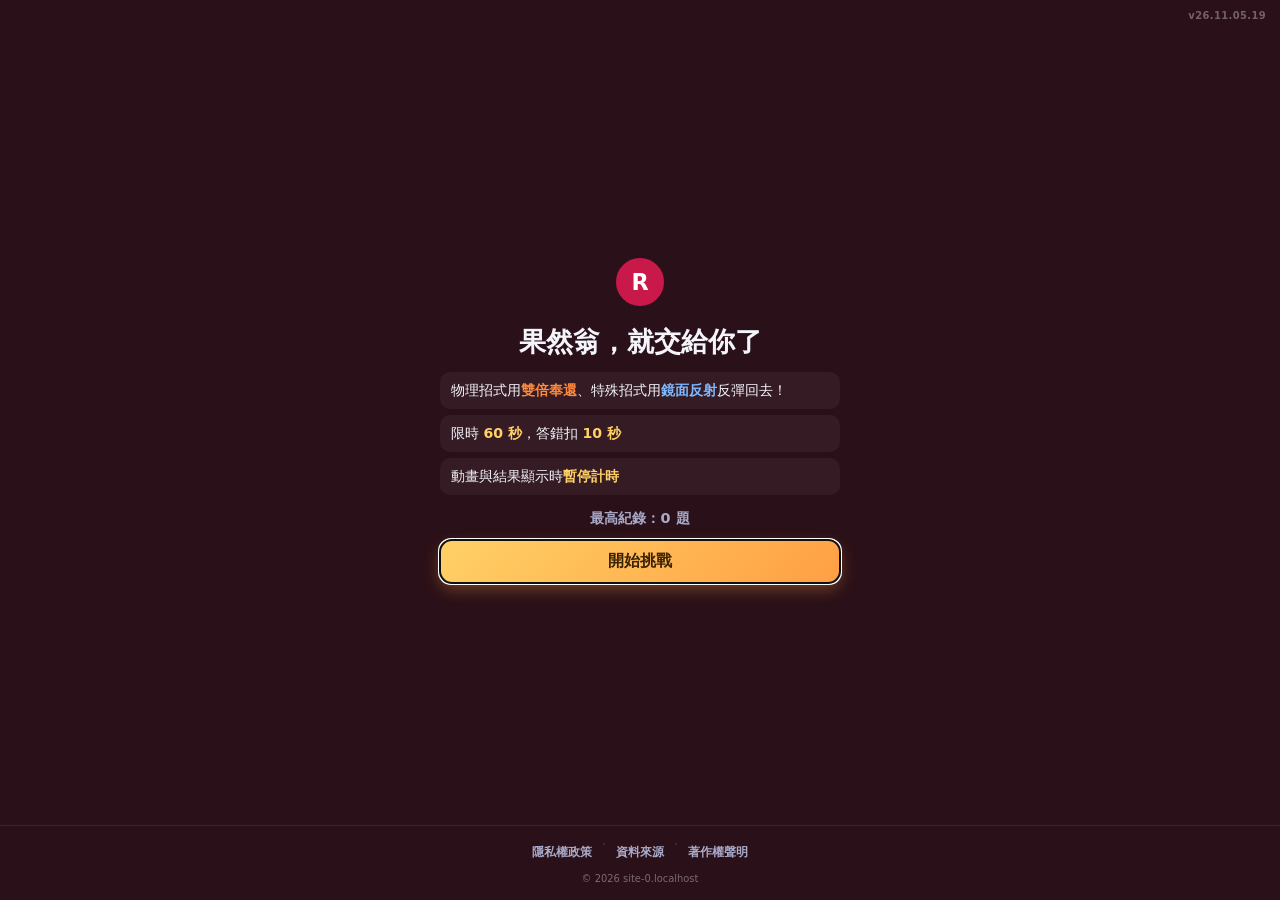
==== index.html @ 3feacb12 "init" ====
<!DOCTYPE html>
<html lang="zh-Hant">
<head>
<meta charset="UTF-8">
<meta name="viewport" content="width=device-width, initial-scale=1">
<title>そう...ソーナンス！</title>
<style>
  :root {
    --bg: #2a1018; --card: rgba(255,255,255,0.07);
    --border: rgba(255,255,255,0.14); --text: #f4f4fb; --muted: #a9a9c8;
    --good: #2ecc71; --bad: #ff5c6c; --gold: #ffd166; --counter: #ff8a3d; --mirror: #7fb8ff;
  }
  * { box-sizing: border-box; }
  body {
    margin: 0; min-height: 100dvh; color: var(--text);
    font-family: "PingFang TC", "Noto Sans TC", "Microsoft JhengHei", system-ui, sans-serif;
    background: var(--bg);
    display: flex; justify-content: center; padding: 12px 12px calc(12px + env(safe-area-inset-bottom));
  }
  .app { width: 100%; max-width: 560px; }
  header { display: flex; align-items: center; justify-content: space-between; gap: 8px; margin-bottom: 10px; }
  h1 { font-size: 1.05rem; margin: 0; letter-spacing: 1px; display: flex; align-items: center; gap: 7px; white-space: nowrap; }
  .rocket { width: 24px; height: 24px; border-radius: 6px; background: #c9184a; color: #fff; display: grid; place-items: center; font-weight: 900; font-size: .95rem; flex: none; }
  .stats { display: flex; gap: 6px; }
  .stat { position: relative; background: var(--card); border: 1px solid var(--border); border-radius: 999px; padding: 4px 10px; display: flex; align-items: baseline; gap: 4px; white-space: nowrap; }
  .stat b { font-size: .95rem; }
  .stat span { font-size: .7rem; color: var(--muted); }
  .stat.time b { color: var(--gold); font-variant-numeric: tabular-nums; min-width: 2.4em; text-align: right; }
  .stat.time.low { border-color: var(--bad); animation: pulse 1s ease-in-out infinite; }
  .stat.time.low b { color: var(--bad); }
  @keyframes pulse { 50% { box-shadow: 0 0 0 3px rgba(255,92,108,.3); } }
  .penalty { position: absolute; left: 50%; top: 100%; transform: translateX(-50%); color: var(--bad); font-weight: 900; font-size: .9rem;
             white-space: nowrap; pointer-events: none; animation: penalty 1.1s ease-out forwards; text-shadow: 0 1px 3px rgba(0,0,0,.5); }
  @keyframes penalty { 0% { opacity: 0; transform: translate(-50%, -6px); } 15% { opacity: 1; } 100% { opacity: 0; transform: translate(-50%, 14px); } }
  .timebar { height: 5px; border-radius: 999px; background: rgba(255,255,255,.1); overflow: hidden; margin: 0 0 10px; }
  .timebar i { display: block; height: 100%; background: linear-gradient(90deg, #ffd166, #ff9f43); transform-origin: left; }
  .timebar.low i { background: var(--bad); }
  .timebar.paused i { opacity: .5; }

  .card { background: var(--card); border: 1px solid var(--border); border-radius: 18px; padding: 12px; backdrop-filter: blur(10px); box-shadow: 0 20px 50px rgba(0,0,0,.3); }
  .scene { --sh: clamp(250px, 40dvh, 360px); position: relative; height: var(--sh); border-radius: 16px; overflow: hidden;
           background: linear-gradient(180deg, rgba(140,200,255,.22) 0%, rgba(140,200,255,.06) 50%, rgba(120,210,130,.16) 100%); }
  .side { position: absolute; width: calc(var(--sh) * .46); height: calc(var(--sh) * .46); transition: transform .45s cubic-bezier(.2,.8,.2,1); }
  .side.foe { right: 5%; top: 7%; }
  .side.me { left: 3%; bottom: 3%; width: calc(var(--sh) * .52); height: calc(var(--sh) * .52); }
  .plat { position: absolute; left: -12%; width: 124%; bottom: 0; height: 26%; border-radius: 50%;
          background: radial-gradient(ellipse at 50% 40%, #9be07f 0%, #6cbf5a 45%, #3f8a3a 75%, #2e6a2c 100%);
          box-shadow: inset 0 -5px 0 rgba(0,0,0,.18), 0 8px 18px rgba(0,0,0,.3); }
  .side img { position: absolute; left: 0; right: 0; bottom: 10%; margin: auto; width: 100%; height: 92%; object-fit: contain;
              filter: drop-shadow(0 8px 10px rgba(0,0,0,.4)); border: 0; outline: 0; }
  /* Browsers draw a placeholder border for an <img> with no src, still loading, or broken; keep it invisible until a real image has loaded. */
  .side img:not(.loaded) { visibility: hidden; }
  .side.me img { transform: scaleX(-1); }
  .info { position: absolute; z-index: 2; padding: 6px 10px; border-radius: 12px; background: rgba(14,12,36,.62); border: 1px solid var(--border);
          max-width: 46%; transition: opacity .3s, transform .3s; }
  .info.foe-info { top: 10px; left: 10px; }
  .info.me-info { right: 10px; bottom: 12px; text-align: right; }
  .mon-name { font-size: 1.05rem; font-weight: 800; line-height: 1.2; }
  .mon-sub { color: var(--muted); font-size: .68rem; }
  .types { display: flex; gap: 5px; margin-top: 4px; flex-wrap: wrap; }
  .me-info .types { justify-content: flex-end; }
  .type { display: inline-block; padding: 2px 9px; border-radius: 999px; font-weight: 700; font-size: .74rem; color: #fff; text-shadow: 0 1px 2px rgba(0,0,0,.35); box-shadow: inset 0 -2px 0 rgba(0,0,0,.18); }
  .orb { position: absolute; z-index: 3; width: 34px; height: 34px; margin: -17px 0 0 -17px; border-radius: 50%; pointer-events: none;
         box-shadow: 0 0 18px 6px rgba(255,255,255,.55), inset 0 0 8px rgba(255,255,255,.8); }
  .orb.counter { background: radial-gradient(circle, #fff 0 20%, var(--counter) 55%, #c2410c); width: 46px; height: 46px; margin: -23px 0 0 -23px; box-shadow: 0 0 26px 10px rgba(255,138,61,.7); }
  .orb.mirror { background: conic-gradient(from 0deg, #ff7aa2, #ffd166, #7cf2b0, #7fb8ff, #c58bff, #ff7aa2); width: 46px; height: 46px; margin: -23px 0 0 -23px; box-shadow: 0 0 26px 10px rgba(127,184,255,.7); }

  .dialog { position: relative; margin: 10px auto 0; background: #fbfbff; color: #22223a; border: 4px solid #4a4f86; border-radius: 12px;
            box-shadow: inset 0 0 0 3px #c9cdf2, 0 6px 16px rgba(0,0,0,.3); padding: 8px 30px 8px 14px; min-height: 62px;
            font-weight: 800; font-size: 1rem; letter-spacing: .5px; line-height: 1.45; transition: opacity .2s; }
  .dialog .ask { display: block; font-size: .86rem; font-weight: 700; color: #c9184a; letter-spacing: 0; opacity: 0; transition: opacity .2s; }
  .dialog.done .ask { opacity: 1; }
  .dialog .mv { color: #c9184a; }
  .dialog .caret { position: absolute; right: 12px; bottom: 6px; font-style: normal; font-size: .7rem; color: #e64a4a; opacity: 0; }
  .dialog.done .caret { opacity: 1; animation: bob .8s ease-in-out infinite; }
  @keyframes bob { 50% { transform: translateY(3px); } }

  .choices { display: grid; grid-template-columns: 1fr 1fr; gap: 10px; margin-top: 10px; }
  .choice { border: none; border-radius: 16px; padding: 12px; cursor: pointer; color: #fff; font: inherit; text-align: left; position: relative;
            box-shadow: 0 6px 16px rgba(0,0,0,.25), inset 0 -3px 0 rgba(0,0,0,.2); transition: transform .12s, opacity .25s, box-shadow .2s; }
  .choice:hover:not(:disabled) { transform: translateY(-3px); }
  .choice:disabled { cursor: default; }
  .choice .cname { font-size: 1.15rem; font-weight: 900; text-shadow: 0 1px 3px rgba(0,0,0,.4); }
  .choice .cdesc { font-size: .75rem; margin-top: 4px; opacity: .95; }
  .choice .key { position: absolute; right: 10px; top: 10px; font-size: .7rem; font-weight: 800; background: rgba(0,0,0,.25); border-radius: 6px; padding: 1px 6px; }
  .choice.counter { background: linear-gradient(135deg, #ff9f43, #e8590c); }
  .choice.mirror { background: linear-gradient(135deg, #74b9ff, #6c5ce7); }
  .choice.correct { outline: 3px solid var(--good); outline-offset: 2px; }
  .choice.wrong { outline: 3px solid var(--bad); outline-offset: 2px; }
  .revealed .choice:not(.correct):not(.wrong) { opacity: .5; }
  .note { margin: 10px 0 0; text-align: center; color: var(--muted); font-size: .72rem; }
  .legal { margin: 10px 0 0; font-size: .65rem; color: var(--muted); line-height: 1.45; font-weight: 500; }

  .enc .side.foe { transform: translateX(130%); }
  .enc .foe-info { opacity: 0; transform: translateY(-6px); }
  .enc:not(.s-dialog) .dialog { opacity: 0; }
  .wait .choice { opacity: 0; transform: translateY(12px); pointer-events: none; }
  .wait .choice:nth-child(2) { transition-delay: .06s; }
  .no-trans, .no-trans * { transition: none !important; }

  .modal { position: fixed; inset: 0; z-index: 40; display: grid; place-items: center; padding: 16px;
           background: rgba(8,8,22,.6); opacity: 0; visibility: hidden; transition: opacity .2s, visibility 0s .2s; }
  .modal.show { opacity: 1; visibility: visible; transition: opacity .2s; }
  .sheet { position: relative; width: min(400px, 100%); text-align: center;
           background: #2e1a24; border: 1px solid var(--border); border-radius: 20px;
           padding: 38px 16px 16px; margin-top: 24px; box-shadow: 0 24px 60px rgba(0,0,0,.55);
           transform: translateY(24px) scale(.96); transition: transform .28s cubic-bezier(.2,.8,.2,1); }
  .modal.show .sheet { transform: none; }
  .modal.cover { padding: 0; background: var(--bg); place-items: stretch; }
  .modal.cover .sheet { width: 100%; max-width: none; min-height: 100%; margin: 0; border: 0; border-radius: 0;
           background: var(--bg); box-shadow: none; transform: none; padding: 0;
           display: flex; flex-direction: column; justify-content: stretch; align-items: stretch; position: relative; }
  .modal.cover .mark { position: static; margin: 0 auto 14px; border-color: var(--bg); }
  .modal.cover .sheet-title { font-size: 1.7rem; }
  .modal.cover .rules, .modal.cover .record, .modal.cover .next { width: min(400px, 100%); }
  .cover-main { flex: 1; display: flex; flex-direction: column; justify-content: center; align-items: center;
                padding: 28px 22px 16px; width: 100%; }
  .cover-foot { width: 100%; padding: 12px 22px calc(16px + env(safe-area-inset-bottom));
                border-top: 1px solid rgba(255,255,255,.08); text-align: center; }
  .cover-links { display: flex; justify-content: center; flex-wrap: wrap; gap: 4px 0; font-size: .75rem; }
  .cover-links button { background: none; border: 0; color: var(--muted); font: inherit; font-weight: 700; cursor: pointer; padding: 6px 10px; }
  .cover-links button:hover { color: var(--text); }
  .cover-links span { color: rgba(255,255,255,.2); }
  .cover-copy { margin: 6px 0 0; font-size: .62rem; color: rgba(255,255,255,.38); }
  .ver { position: absolute; top: 10px; right: 14px; z-index: 3; font-size: .62rem; font-weight: 600;
         color: rgba(255,255,255,.34); letter-spacing: .04em; font-variant-numeric: tabular-nums; pointer-events: none; }
  .legal-panel { display: none; position: absolute; inset: 0; z-index: 2; background: var(--bg);
                 padding: 0; overflow: auto; text-align: left; }
  .legal-panel.open { display: flex; flex-direction: column; }
  .legal-bar { flex: none; display: flex; align-items: center; padding: 10px 8px 10px 4px;
               border-bottom: 1px solid rgba(255,255,255,.08); background: var(--bg); }
  .legal-back { background: none; border: 0; color: var(--muted); font: inherit; font-size: .88rem;
                font-weight: 700; cursor: pointer; padding: 8px 12px; }
  .legal-back:hover { color: var(--text); }
  .legal-panel h3 { margin: 4px 0 4px; font-size: 1.2rem; text-align: center; letter-spacing: .04em; }
  .legal-meta { text-align: center; color: rgba(255,255,255,.38); font-size: .7rem; margin: 0 0 16px; }
  .legal-panel h4 { margin: 14px 0 6px; font-size: .86rem; color: var(--text); font-weight: 800; }
  .legal-panel p, .legal-panel li { color: var(--muted); font-size: .8rem; line-height: 1.7; font-weight: 500; }
  .legal-panel p { margin: 0 0 8px; }
  .legal-panel ul { margin: 0 0 10px; padding-left: 1.15em; }
  .legal-panel a { color: #ffb4c4; }
  .legal-inner { flex: 1; overflow: auto; max-width: 440px; width: 100%; margin: 0 auto;
                 padding: 18px 22px calc(20px + env(safe-area-inset-bottom)); }
  .mark { position: absolute; top: -28px; left: 0; right: 0; margin: auto; width: 56px; height: 56px; border-radius: 50%;
          display: grid; place-items: center; font-size: 1.7rem; font-weight: 900; color: #fff; border: 4px solid #2e1a24; }
  .good .mark { background: var(--good); } .bad .mark { background: var(--bad); } .neutral .mark { background: #c9184a; font-size: 1.4rem; }
  .verdict, .sheet-title { font-size: 1.35rem; font-weight: 900; }
  .good .verdict { color: var(--good); } .bad .verdict { color: var(--bad); }
  .penalty-note { color: var(--bad); font-size: .85rem; font-weight: 800; margin-top: 2px; }
  .streak-note { color: var(--gold); font-size: .85rem; font-weight: 700; margin-top: 2px; }
  .move-card { margin: 12px 0; padding: 12px; border-radius: 14px; background: rgba(255,255,255,.06); }
  .move-card .mvname { font-size: 1.25rem; font-weight: 900; margin-top: 6px; }
  .move-card .meta { color: var(--muted); font-size: .8rem; margin-top: 2px; }
  .cat { display: inline-block; margin-top: 8px; padding: 3px 12px; border-radius: 999px; font-weight: 900; font-size: .9rem; }
  .cat.phys { background: rgba(255,138,61,.2); color: var(--counter); box-shadow: inset 0 0 0 2px var(--counter); }
  .cat.spec { background: rgba(127,184,255,.18); color: var(--mirror); box-shadow: inset 0 0 0 2px var(--mirror); }
  .explain { color: var(--muted); font-size: .88rem; line-height: 1.6; margin-bottom: 14px; }
  .explain b { color: var(--text); }
  .rules { list-style: none; padding: 0; margin: 12px 0 14px; display: grid; gap: 6px; text-align: left; font-size: .88rem; }
  .rules li { background: rgba(255,255,255,.05); border-radius: 10px; padding: 8px 11px; line-height: 1.5; }
  .rules b { color: var(--gold); }
  .rules .c { color: var(--counter); } .rules .m { color: var(--mirror); }
  .big-score { font-size: 3.2rem; font-weight: 900; color: var(--gold); line-height: 1; margin-top: 8px; }
  .big-score small { font-size: 1rem; color: var(--muted); font-weight: 700; margin-left: 4px; }
  .summary { display: grid; grid-template-columns: repeat(3, 1fr); gap: 6px; margin: 14px 0; }
  .summary div { background: rgba(255,255,255,.05); border-radius: 10px; padding: 8px 4px; }
  .summary b { display: block; font-size: 1.1rem; }
  .summary span { font-size: .72rem; color: var(--muted); }
  .record { font-weight: 800; color: var(--muted); font-size: .9rem; }
  .record.new { color: var(--gold); }
  .next { width: 100%; border: none; border-radius: 12px; padding: 11px 26px; font: inherit; font-weight: 800; cursor: pointer; background: linear-gradient(135deg, #ffd166, #ff9f43); color: #3b2300; box-shadow: 0 6px 16px rgba(255,159,67,.35); }
  .next:hover { filter: brightness(1.08); }

  .t-normal{background:#9fa19f}.t-fire{background:#e62829}.t-water{background:#2980ef}.t-electric{background:#e6b800}
  .t-grass{background:#3fa129}.t-ice{background:#3dcef3}.t-fighting{background:#ff8000}.t-poison{background:#9141cb}
  .t-ground{background:#915121}.t-flying{background:#81b9ef}.t-psychic{background:#ef4179}.t-bug{background:#91a119}
  .t-rock{background:#afa981}.t-ghost{background:#704170}.t-dragon{background:#5060e1}.t-dark{background:#50413f}
  .t-steel{background:#60a1b8}.t-fairy{background:#ef70ef}
  @media (max-width: 460px) {
    .stats { gap: 4px; }
    .stat { padding: 4px 7px; gap: 3px; }
    h1 { gap: 5px; font-size: .9rem; letter-spacing: 0; }
    .scene { --sh: clamp(230px, 40dvh, 340px); }
    .choice .cname { font-size: 1.05rem; }
  }
  @media (max-width: 400px) { h1 { font-size: .84rem; } }
  @media (max-width: 388px) { .stat.tally > span { display: none; } }
  @media (max-width: 362px) { .stat.best { display: none; } }
  @media (prefers-reduced-motion: reduce) {
    .side, .info, .choice, .sheet { transition: opacity .2s ease !important; transform: none !important; }
    .side.me img { transform: scaleX(-1) !important; }
    .stat.time.low, .dialog.done .caret { animation: none; }
  }
</style>
</head>
<body>
<div class="app">
  <header>
    <h1><span class="rocket">R</span>そう...ソーナンス！</h1>
    <div class="stats">
      <div class="stat time" id="timeStat"><span aria-label="時間">⏱</span><b id="time">60.0</b></div>
      <div class="stat tally"><span>答對</span><b><span id="score">0</span>/<span id="rounds">0</span></b></div>
      <div class="stat best"><span>最高</span><b id="best">0</b></div>
    </div>
  </header>
  <div class="timebar" id="timebar"><i id="timeFill"></i></div>
  <main class="card enc wait" id="game">
    <div class="scene" id="scene">
      <div class="info foe-info">
        <div class="mon-name" id="foeName"></div>
        <div class="mon-sub" id="foeId"></div>
        <div class="types" id="foeTypes"></div>
      </div>
      <div class="side foe" id="foe"><div class="plat"></div><img id="foeImg" alt=""></div>
      <div class="side me" id="me"><div class="plat"></div><img id="meImg" alt="果然翁"></div>
      <div class="info me-info">
        <div class="mon-name">果然翁</div>
        <div class="mon-sub">No.0202</div>
        <div class="types"><span class="type t-psychic">超能力</span></div>
      </div>
    </div>
    <div class="dialog" id="dialog"><span id="dialogText"></span><span class="ask" id="ask">武藏：果然翁使用雙倍奉還！</span><i class="caret">▼</i></div>
    <div class="choices">
      <button class="choice counter" data-c="0"><span class="key">1</span><div class="cname">雙倍奉還</div><div class="cdesc">反彈<b>物理</b>招式</div></button>
      <button class="choice mirror" data-c="1"><span class="key">2</span><div class="cname">鏡面反射</div><div class="cdesc">反彈<b>特殊</b>招式</div></button>
    </div>
    <p class="note">※ 招式分類依第 4 世代起的物理／特殊分類</p>
  </main>
</div>
<div class="modal" id="modal" role="dialog" aria-modal="true" aria-labelledby="verdict"><div class="sheet" id="sheet"></div></div>
<script src="game-data.js"></script>
<script>
const TYPES = {
  normal:"一般", fire:"火", water:"水", electric:"電", grass:"草", ice:"冰",
  fighting:"格鬥", poison:"毒", ground:"地面", flying:"飛行", psychic:"超能力", bug:"蟲",
  rock:"岩石", ghost:"幽靈", dragon:"龍", dark:"惡", steel:"鋼", fairy:"妖精"
};
const CATS = ["物理", "特殊"];
const REFLECT = ["雙倍奉還", "鏡面反射"];
const TIME_LIMIT = 60;
const PENALTY = 10;
const VERSION = "26.11.05.19";
const MOVES = window.MOVES.map(([name, type, cat, power]) => ({ name, type, cat, power }));
const MONS = window.MONS.map(([id, name, types, moves]) => ({ id, name, types, moves }));

const $ = id => document.getElementById(id);
const rand = arr => arr[Math.floor(Math.random() * arr.length)];
const reduceMotion = () => matchMedia("(prefers-reduced-motion: reduce)").matches;
const spriteUrl = id => `https://raw.githubusercontent.com/PokeAPI/sprites/master/sprites/pokemon/other/official-artwork/${id}.png`;
const FALLBACK = "data:image/svg+xml;utf8," + encodeURIComponent(
  `<svg xmlns="http://www.w3.org/2000/svg" viewBox="0 0 100 100"><circle cx="50" cy="50" r="44" fill="#fff" stroke="#222" stroke-width="5"/><path d="M6 50a44 44 0 0 1 88 0z" fill="#ff4d4d" stroke="#222" stroke-width="5"/><circle cx="50" cy="50" r="13" fill="#fff" stroke="#222" stroke-width="5"/></svg>`);

const state = { phase: "idle", score: 0, rounds: 0, streak: 0, maxStreak: 0, timeLeft: TIME_LIMIT, timerRunning: false,
                best: +(localStorage.getItem("wob-best") || 0), round: null, answered: false, animating: false, modalKind: null };

/* Round generation: pick a random opponent, then physical or special with equal chance
   (if the opponent can learn that category), then a random damaging move of that category it can learn. */
function generateRound(lastId) {
  for (;;) {
    const mon = rand(MONS);
    if (mon.id === lastId) continue;
    const byCat = [0, 1].map(c => mon.moves.filter(i => MOVES[i].cat === c));
    const cats = [0, 1].filter(c => byCat[c].length);
    const cat = rand(cats);
    return { mon, move: MOVES[rand(byCat[cat])] };
  }
}

const upcoming = [];
const preloaded = [];
function fillUpcoming() {
  while (upcoming.length < 3) {
    const round = generateRound((upcoming.at(-1) || state.round)?.mon.id);
    const im = new Image();
    im.src = spriteUrl(round.mon.id);
    preloaded.push(im);
    if (preloaded.length > 8) preloaded.shift();
    upcoming.push(round);
  }
}
function takeRound() {
  fillUpcoming();
  const round = upcoming.shift();
  fillUpcoming();
  return round;
}

function setSprite(img, url) {
  img.classList.remove("loaded");
  img.onload = () => { if (img.naturalWidth) img.classList.add("loaded"); };
  img.onerror = () => { img.onerror = null; img.src = FALLBACK; };
  img.src = url;
  if (img.complete && img.naturalWidth) img.classList.add("loaded");
}
function spriteReady(img, ms) {
  return new Promise(r => {
    if (img.classList.contains("loaded")) return r();
    const t = setTimeout(r, ms);
    img.addEventListener("load", () => { clearTimeout(t); r(); }, { once: true });
  });
}

function renderStats() {
  $("score").textContent = state.score; $("rounds").textContent = state.rounds; $("best").textContent = state.best;
  renderTime();
}
function renderTime() {
  const low = state.phase === "playing" && state.timeLeft <= 10;
  $("time").textContent = state.timeLeft.toFixed(1);
  $("timeStat").classList.toggle("low", low);
  $("timebar").classList.toggle("low", low);
  $("timebar").classList.toggle("paused", state.phase === "playing" && !state.timerRunning);
  $("timeFill").style.transform = `scaleX(${state.timeLeft / TIME_LIMIT})`;
}
let lastTick = performance.now();
function tick(now) {
  // Cap dt so a backgrounded tab (rAF paused) doesn't drain the clock in one jump.
  const dt = Math.min(now - lastTick, 250) / 1000;
  lastTick = now;
  if (state.phase === "playing" && state.timerRunning) {
    state.timeLeft = Math.max(0, state.timeLeft - dt);
    if (state.timeLeft === 0) timeUp();
  }
  renderTime();
  requestAnimationFrame(tick);
}

function centerIn(el) {
  const s = $("scene").getBoundingClientRect(), r = el.getBoundingClientRect();
  return [r.left + r.width / 2 - s.left, r.top + r.height * .45 - s.top];
}
function fly(cls, fromEl, toEl, ms) {
  const orb = document.createElement("div");
  orb.className = "orb " + cls;
  $("scene").appendChild(orb);
  const [x0, y0] = centerIn(fromEl), [x1, y1] = centerIn(toEl);
  const anim = orb.animate([
    { left: x0 + "px", top: y0 + "px", transform: "scale(.4)", opacity: 0 },
    { opacity: 1, offset: .15 },
    { left: x1 + "px", top: y1 + "px", transform: "scale(1.15)", opacity: 1 }
  ], { duration: ms, easing: "cubic-bezier(.5,0,.8,.6)" });
  return { anim, done: anim.finished.then(() => orb.remove(), () => orb.remove()), orb };
}
function shake(el, color) {
  const img = el.querySelector("img");
  const flip = el.id === "me" ? " scaleX(-1)" : "";
  img.animate([
    { transform: "translateX(0)" + flip, filter: "drop-shadow(0 8px 10px rgba(0,0,0,.4))" },
    { transform: "translateX(-8px)" + flip, filter: `drop-shadow(0 0 14px ${color}) brightness(1.6)` },
    { transform: "translateX(8px)" + flip },
    { transform: "translateX(-5px)" + flip, filter: `drop-shadow(0 0 14px ${color}) brightness(1.6)` },
    { transform: "translateX(0)" + flip, filter: "drop-shadow(0 8px 10px rgba(0,0,0,.4))" }
  ], { duration: 420 });
}

let enc = null;
function skipEncounter() { if (enc && !enc.done) { enc.skipped = true; enc.wake?.(); } }
function sleeper(e) {
  return ms => new Promise(r => {
    if (e.skipped || e.cancelled) return r(false);
    const t = setTimeout(() => { e.wake = null; r(true); }, ms);
    e.wake = () => { clearTimeout(t); e.wake = null; r(false); };
  });
}

function newRound() {
  closeModal();
  if (enc) { enc.cancelled = true; enc.wake?.(); }
  const round = takeRound();
  state.round = round;
  state.answered = false;
  state.animating = true;
  const e = enc = { done: false, skipped: false, cancelled: false, wake: null };
  const reduce = reduceMotion();
  const sleep = sleeper(e);
  const game = $("game"), dialog = $("dialog");
  const text = `對手的${round.mon.name}即將使出「${round.move.name}」！`;
  const setText = n => {
    const prefix = `對手的${round.mon.name}即將使出「`;
    const shown = text.slice(0, n);
    $("dialogText").innerHTML = shown.length <= prefix.length ? shown
      : prefix + `<span class="mv">${shown.slice(prefix.length, prefix.length + round.move.name.length)}</span>` + shown.slice(prefix.length + round.move.name.length);
  };
  const finish = () => {
    if (e.cancelled) return;
    game.classList.add("s-dialog");
    game.classList.remove("enc", "wait", "revealed");
    setText(text.length);
    dialog.classList.add("done");
    e.done = true;
    state.animating = false;
    state.timerRunning = state.phase === "playing";
  };
  (async () => {
    game.classList.add("wait");
    game.classList.remove("revealed");
    document.querySelectorAll(".choice").forEach(b => { b.disabled = false; b.classList.remove("correct", "wrong"); });
    dialog.classList.remove("done");
    if (!reduce && !game.classList.contains("enc")) {
      game.classList.add("enc");
      if (!await sleep(420)) return finish();
    }
    game.classList.add("no-trans", "enc");
    game.classList.remove("s-dialog");
    $("dialogText").textContent = "";
    $("foeName").textContent = round.mon.name;
    $("foeId").textContent = "No." + String(round.mon.id).padStart(4, "0");
    $("foeTypes").innerHTML = round.mon.types.map(t => `<span class="type t-${t}">${TYPES[t]}</span>`).join("");
    setSprite($("foeImg"), spriteUrl(round.mon.id));
    void game.offsetWidth;
    game.classList.remove("no-trans");
    await Promise.race([spriteReady($("foeImg"), 2500), new Promise(r => { e.wake = r; })]);
    e.wake = null;
    if (e.cancelled) return;
    if (e.skipped || reduce) return finish();
    game.classList.remove("enc");
    if (!await sleep(480)) return finish();
    game.classList.add("s-dialog");
    for (let i = 1; i <= text.length; i++) {
      setText(i);
      if (!await sleep(32)) return finish();
    }
    finish();
  })();
}

function closeModal() {
  clearTimeout(state.modalTimer);
  state.modalKind = null;
  $("modal").classList.remove("show", "cover");
}
function showModal(kind, cls, html, btnId, onClick, delay = 0) {
  const sheet = $("sheet");
  $("modal").classList.toggle("cover", kind === "start");
  sheet.className = "sheet " + cls;
  sheet.innerHTML = html;
  $(btnId).addEventListener("click", ev => { ev.stopPropagation(); onClick(); });
  clearTimeout(state.modalTimer);
  state.modalTimer = setTimeout(() => {
    state.modalKind = kind;
    $("modal").classList.add("show");
    $(btnId).focus({ preventScroll: true });
  }, reduceMotion() ? 0 : delay);
}

function showStart() {
  showModal("start", "neutral", `
    <div class="ver">v${VERSION}</div>
    <div class="cover-main">
      <div class="mark">R</div>
      <div class="sheet-title" id="verdict">果然翁，就交給你了</div>
      <ul class="rules">
        <li>物理招式用<b class="c">雙倍奉還</b>、特殊招式用<b class="m">鏡面反射</b>反彈回去！</li>
        <li>限時 <b>${TIME_LIMIT} 秒</b>，答錯扣 <b>${PENALTY} 秒</b></li>
        <li>動畫與結果顯示時<b>暫停計時</b></li>
      </ul>
      <div class="record">最高紀錄：${state.best} 題</div>
      <button class="next" id="startBtn" style="margin-top:12px">開始挑戰</button>
    </div>
    <footer class="cover-foot">
      <nav class="cover-links">
        <button type="button" data-panel="privacy">隱私權政策</button><span>·</span>
        <button type="button" data-panel="source">資料來源</button><span>·</span>
        <button type="button" data-panel="copyright">著作權聲明</button>
      </nav>
      <p class="cover-copy">© 2026 <span id="copyHost"></span></p>
    </footer>
    <section class="legal-panel" id="panel-privacy" hidden>
      <div class="legal-bar"><button type="button" class="legal-back" data-close>← 返回</button></div>
      <div class="legal-inner">
        <h3>隱私權政策</h3>
        <p class="legal-meta">生效日期：2026年11月5日</p>
        <h4>一、適用範圍</h4>
        <p>本政策適用於本網站所提供之網頁遊戲服務。使用者進入或使用本網站，即表示已閱讀並瞭解本政策之內容。</p>
        <h4>二、個人資料之蒐集</h4>
        <p>本網站不要求使用者註冊或登入，亦不主動蒐集足以識別身分之個人資料（包括但不限於姓名、電子郵件、電話號碼或裝置識別碼）。本網站並未設置會員制度，亦未委託第三方進行廣告投放或流量分析。</p>
        <h4>三、本機資料之處理</h4>
        <p>為於同一裝置上顯示最高紀錄，本網站僅於使用者之瀏覽器本機儲存空間（Web Storage / localStorage）寫入一項分數資料，鍵名為 wob-best。該資料僅存於使用者裝置，不會傳輸至本網站營運者之伺服器。</p>
        <h4>四、Cookie 與追蹤技術</h4>
        <p>本網站不使用 Cookie，亦不使用分析、廣告或跨網站追蹤技術。</p>
        <h4>五、第三方傳輸</h4>
        <p>為顯示寶可夢圖像，使用者之瀏覽器可能向公開圖庫（PokeAPI Sprites，托管於 GitHub）發送圖像請求。該請求係瀏覽器為載入畫面所必要之連線，本網站營運者並不因此取得使用者之個人資料。有關該第三方之資料處理，請參閱其自行公布之政策。</p>
        <h4>六、資料主體之權利</h4>
        <p>使用者得隨時以瀏覽器之「清除網站資料」或同等功能，刪除本機所保存之最高紀錄。因本網站未蒐集個人資料，並無須另外提供查詢、更正或停止利用之申請程序。</p>
        <h4>七、政策之修訂</h4>
        <p>本政策如有修正，將於本頁更新生效日期後公布。建議使用者於使用本網站前自行參閱最新內容。</p>
      </div>
    </section>
    <section class="legal-panel" id="panel-source" hidden>
      <div class="legal-bar"><button type="button" class="legal-back" data-close>← 返回</button></div>
      <div class="legal-inner">
        <h3>資料來源說明</h3>
        <p class="legal-meta">最後更新：2026年11月5日</p>
        <h4>一、遊戲數值與名稱</h4>
        <p>本網站所使用之寶可夢中文名稱、屬性、招式名稱、招式威力、物理／特殊分類，以及各寶可夢可學會之招式清單，係整理自公開資料庫 <a href="https://pokeapi.co/" target="_blank" rel="noopener noreferrer">PokeAPI</a>（https://pokeapi.co/）。該資料庫之內容由其提供者維護，本網站不保證其完整、正確或即時。</p>
        <h4>二、圖像資料</h4>
        <p>畫面所顯示之寶可夢圖像，係透過 PokeAPI Sprites 專案所提供之官方繪圖連結載入（<a href="https://github.com/PokeAPI/sprites" target="_blank" rel="noopener noreferrer">github.com/PokeAPI/sprites</a>）。圖像之著作權仍歸屬於原權利人，本網站並未取得授權，亦未對圖像主張任何權利。</p>
        <h4>三、分類依據</h4>
        <p>招式之物理攻擊或特殊攻擊分類，係依寶可夢系列自第四世代起所採用之官方招式分類。本網站不處理會因對戰狀況而改變分類之招式。</p>
        <h4>四、引用目的</h4>
        <p>前述資料僅供本網站非商業性粉絲遊戲之展示與遊玩使用，不得解釋為與資料原提供者或權利人存在合作、贊助或授權關係。</p>
      </div>
    </section>
    <section class="legal-panel" id="panel-copyright" hidden>
      <div class="legal-bar"><button type="button" class="legal-back" data-close>← 返回</button></div>
      <div class="legal-inner">
        <h3>著作權聲明</h3>
        <p class="legal-meta">最後更新：2026年11月5日</p>
        <h4>一、非官方聲明</h4>
        <p>本網站為獨立製作之非官方粉絲創作，與任天堂株式會社、株式会社ゲームフリーク、The Pokémon Company 及其關係企業無關，亦未經其授權、許可或贊助。</p>
        <h4>二、權利歸屬</h4>
        <p>「ポケットモンスター」「Pokémon」「寶可夢」及其他相關名稱、角色、招式、圖像、標章與世界觀，其商標權、著作權及其他智慧財產權，均為各該權利人所有。本網站對前述內容不主張任何權利。</p>
        <h4>三、本網站自行創作之部分</h4>
        <p>除引用之名稱、資料與圖像外，本網站之網頁程式碼、版面配置及遊戲流程設計，由本網站營運者製作。在不侵害第三人權利之前提下，歡迎非商業性之瀏覽與遊玩。</p>
        <h4>四、使用限制</h4>
        <p>本網站以非營利方式提供，不收取費用，亦不刊登廣告或從事商品販售。使用者不得將本網站內容用於商業目的，或暗示本網站與權利人有任何關聯。</p>
        <h4>五、權利人通知</h4>
        <p>如權利人認為本網站之公開提供有侵害其權利之虞，本網站將於接獲有效通知後停止提供相關內容或下架本服務。</p>
      </div>
    </section>`, "startBtn", startGame);
  wireCoverLegal();
  const host = location.hostname.replace(/^www\./, "");
  if ($("copyHost")) $("copyHost").textContent = host || location.host;
}

function coverPanelOpen() { return document.querySelector(".legal-panel.open"); }
function closeCoverPanels() {
  document.querySelectorAll(".legal-panel").forEach(p => { p.classList.remove("open"); p.hidden = true; });
  $("startBtn")?.focus({ preventScroll: true });
}
function wireCoverLegal() {
  document.querySelectorAll(".cover-links [data-panel]").forEach(b => b.addEventListener("click", ev => {
    ev.stopPropagation();
    document.querySelectorAll(".legal-panel").forEach(p => { p.classList.remove("open"); p.hidden = true; });
    const panel = $("panel-" + b.dataset.panel);
    if (!panel) return;
    panel.hidden = false;
    panel.classList.add("open");
    panel.querySelector("[data-close]")?.focus({ preventScroll: true });
  }));
  document.querySelectorAll("[data-close]").forEach(b => b.addEventListener("click", ev => { ev.stopPropagation(); closeCoverPanels(); }));
}

function startGame() {
  Object.assign(state, { phase: "playing", score: 0, rounds: 0, streak: 0, maxStreak: 0, timeLeft: TIME_LIMIT, timerRunning: false });
  renderStats();
  newRound();
}

function choose(c) {
  if (state.phase !== "playing" || state.answered || state.animating) return;
  state.answered = true;
  state.timerRunning = false;
  const { mon, move } = state.round;
  const ok = c === move.cat;
  state.rounds++;
  if (ok) { state.score++; state.streak++; state.maxStreak = Math.max(state.maxStreak, state.streak); }
  else {
    state.streak = 0;
    state.timeLeft = Math.max(0, state.timeLeft - PENALTY);
    $("timeStat").insertAdjacentHTML("beforeend", `<span class="penalty">−${PENALTY} 秒</span>`);
    setTimeout(() => $("timeStat").querySelector(".penalty")?.remove(), 1200);
  }
  renderStats();
  $("game").classList.add("revealed");
  document.querySelectorAll(".choice").forEach((b, j) => {
    b.disabled = true;
    if (j === move.cat) b.classList.add("correct");
    else if (j === c) b.classList.add("wrong");
  });
  const mv = `<span class="mv">${move.name}</span>`;
  const finalText = ok
    ? `果然翁使出了「${REFLECT[c]}」！加倍奉還給${mon.name}！`
    : `果然翁使出了「${REFLECT[c]}」…但是失敗了！`;
  const e = enc = { done: false, skipped: false, cancelled: false, wake: null };
  const sleep = sleeper(e);
  const orbs = [];
  state.animating = true;
  (async () => {
    if (!reduceMotion()) {
      if (!await sleep(300)) return;
      $("dialog").classList.remove("done");
      $("dialogText").innerHTML = `對手的${mon.name}使出了「${mv}」！`;
      orbs.push(fly("t-" + move.type, $("foe"), $("me"), 280));
      if (!await sleep(280)) return;
      shake($("me"), ok ? "#fff" : "#ff5c6c");
      if (!await sleep(200)) return;
      $("dialogText").textContent = `果然翁使出了「${REFLECT[c]}」！`;
      if (!await sleep(150)) return;
      if (ok) {
        orbs.push(fly(c ? "mirror" : "counter", $("me"), $("foe"), 260));
        if (!await sleep(260)) return;
        shake($("foe"), c ? "#7fb8ff" : "#ff8a3d");
      }
      $("dialogText").textContent = finalText;
      await sleep(250);
    }
  })().then(() => {
    if (e.cancelled) return;
    orbs.forEach(o => o.anim.cancel());
    $("dialog").classList.remove("done");
    $("dialogText").textContent = finalText;
    e.done = true;
    state.animating = false;
    if (state.timeLeft === 0) return timeUp();
    showAnswer(ok, c, mon, move);
  });
}

function showAnswer(ok, c, mon, move) {
  showModal("answer", ok ? "good" : "bad", `
    <div class="mark">${ok ? "✓" : "✕"}</div>
    <div class="verdict" id="verdict">${ok ? "反擊成功！" : "反擊失敗！"}</div>
    ${ok && state.streak >= 2 ? `<div class="streak-note">🔥 ${state.streak} 連勝中</div>` : ""}
    ${ok ? "" : `<div class="penalty-note">⏱ −${PENALTY} 秒</div>`}
    <div class="move-card">
      <span class="type t-${move.type}">${TYPES[move.type]}</span>
      <div class="mvname">${move.name}</div>
      <div class="meta">${mon.name} 的招式${move.power ? `・威力 ${move.power}` : ""}</div>
      <span class="cat ${move.cat ? "spec" : "phys"}">${CATS[move.cat]}招式</span>
    </div>
    <div class="explain">${CATS[move.cat]}招式要用 <b>${REFLECT[move.cat]}</b> 反彈${ok ? "" : `，${REFLECT[c]}只能反彈${CATS[c]}招式`}</div>
    <button class="next" id="nextBtn">下一題 →</button>`, "nextBtn", nextQuestion, 150);
}

function nextQuestion() { if (state.phase === "playing" && state.answered && !state.animating) newRound(); }

function timeUp() {
  state.timerRunning = false;
  state.phase = "over";
  state.answered = true;
  $("game").classList.add("revealed");
  document.querySelectorAll(".choice").forEach((b, j) => {
    b.disabled = true;
    if (j === state.round.move.cat) b.classList.add("correct");
  });
  $("dialog").classList.remove("done");
  $("dialogText").textContent = "時間到！";
  const newRecord = state.score > state.best;
  if (newRecord) { state.best = state.score; localStorage.setItem("wob-best", state.best); }
  renderStats();
  const acc = state.rounds ? Math.round(state.score / state.rounds * 100) : 0;
  showModal("result", "neutral", `
    <div class="mark">🏁</div>
    <div class="sheet-title" id="verdict">時間到！</div>
    <div class="big-score">${state.score}<small>次反擊成功</small></div>
    <div class="summary">
      <div><b>${state.rounds}</b><span>作答題數</span></div>
      <div><b>${acc}%</b><span>正確率</span></div>
      <div><b>${state.maxStreak}</b><span>最長連勝</span></div>
    </div>
    <div class="record ${newRecord ? "new" : ""}">${newRecord ? "🎉 新紀錄！" : `最高紀錄：${state.best} 題`}</div>
    <button class="next" id="startBtn" style="margin-top:12px">再玩一次</button>`, "startBtn", startGame, 700);
}

document.querySelectorAll(".choice").forEach(b => b.addEventListener("click", ev => { ev.stopPropagation(); choose(+b.dataset.c); }));
document.addEventListener("keydown", e => {
  if (state.animating) {
    if (e.key === "Enter" || e.key === " ") { e.preventDefault(); skipEncounter(); }
    return;
  }
  if (e.key === "Escape" && coverPanelOpen()) { e.preventDefault(); closeCoverPanels(); return; }
  const confirm = e.key === "Enter" || e.key === " ";
  if (confirm && coverPanelOpen()) return;
  if (confirm && (state.modalKind === "start" || state.modalKind === "result")) { e.preventDefault(); startGame(); }
  else if (e.key === "1" || e.key === "2") choose(+e.key - 1);
  else if (confirm && state.answered) { e.preventDefault(); nextQuestion(); }
});
document.addEventListener("click", () => { if (state.animating) skipEncounter(); });

setSprite($("meImg"), spriteUrl(202));
fillUpcoming();
window.__wob = { MOVES, MONS, state, generateRound, newRound, choose, startGame, timeUp };
renderStats();
requestAnimationFrame(tick);
showStart();
</script>
</body>
</html>
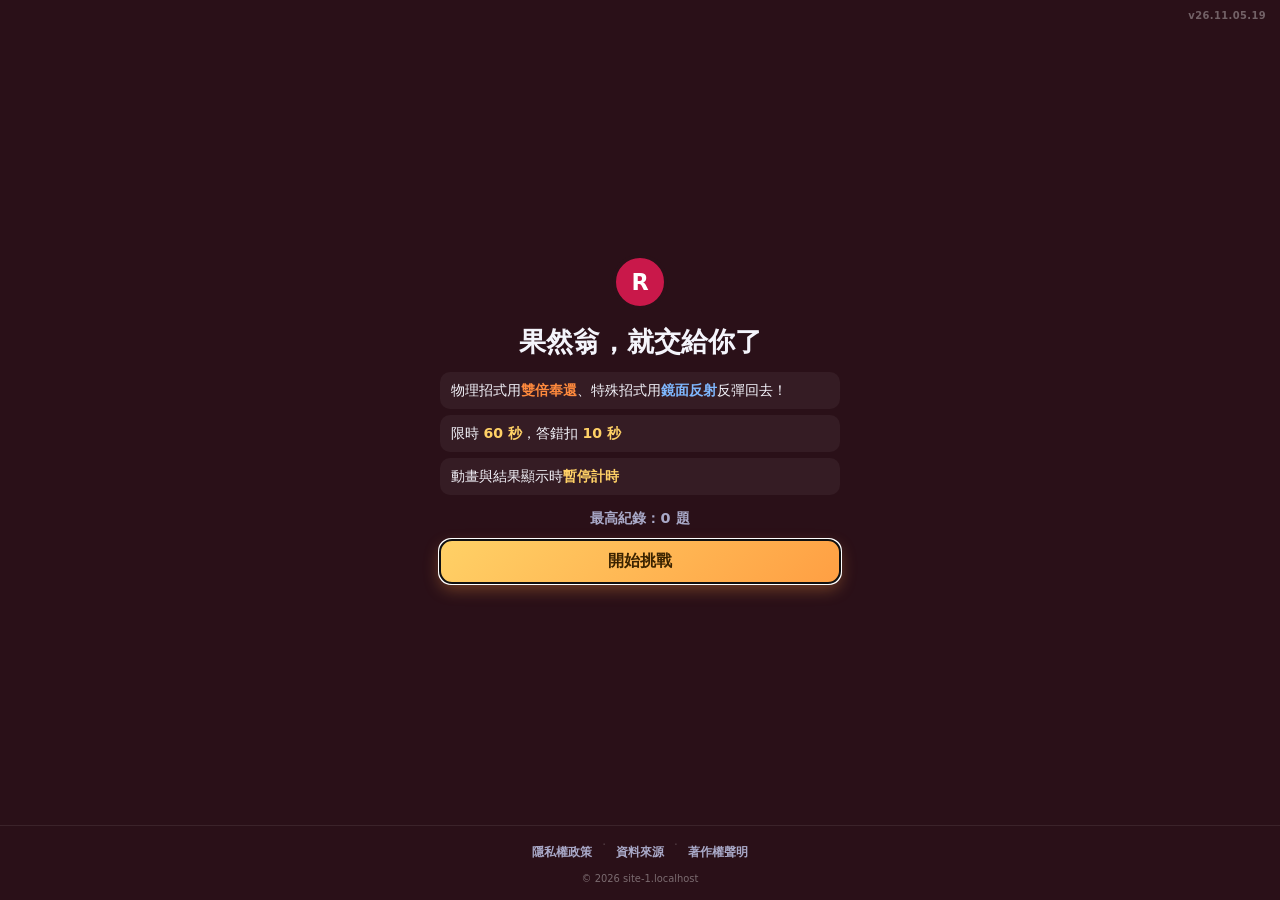
==== commit b49ee253: "修改時間判定" ====
--- a/index.html
+++ b/index.html
@@ -313,17 +313,43 @@
   $("timeFill").style.transform = `scaleX(${state.timeLeft / TIME_LIMIT})`;
 }
 let lastTick = performance.now();
-function tick(now) {
-  // Cap dt so a backgrounded tab (rAF paused) doesn't drain the clock in one jump.
-  const dt = Math.min(now - lastTick, 250) / 1000;
+let catchUp = false;
+let windowBlurred = false;
+let bgClock = 0;
+
+function pageAway() {
+  return document.hidden || windowBlurred;
+}
+function advanceClock(now) {
+  let elapsed = now - lastTick;
+  // A focused, visible tab still ignores a single long hitch. Switching windows
+  // stops rAF, so that gap is real time — including the frame after you return.
+  const away = pageAway();
+  if (!away && !catchUp && elapsed > 250) elapsed = 250;
+  if (!away) catchUp = false;
   lastTick = now;
-  if (state.phase === "playing" && state.timerRunning) {
+  const dt = Math.max(0, elapsed) / 1000;
+  if (dt > 0 && state.phase === "playing" && state.timerRunning) {
     state.timeLeft = Math.max(0, state.timeLeft - dt);
     if (state.timeLeft === 0) timeUp();
   }
   renderTime();
+}
+function tick(now) {
+  advanceClock(now);
   requestAnimationFrame(tick);
 }
+function syncBackgroundClock() {
+  clearInterval(bgClock);
+  bgClock = 0;
+  if (!pageAway()) return;
+  catchUp = true;
+  // Background timers are throttled; the timestamp delta still matches wall time.
+  bgClock = setInterval(() => advanceClock(performance.now()), 1000);
+}
+document.addEventListener("visibilitychange", syncBackgroundClock);
+window.addEventListener("blur", () => { windowBlurred = true; syncBackgroundClock(); });
+window.addEventListener("focus", () => { windowBlurred = false; syncBackgroundClock(); });
 
 function centerIn(el) {
   const s = $("scene").getBoundingClientRect(), r = el.getBoundingClientRect();
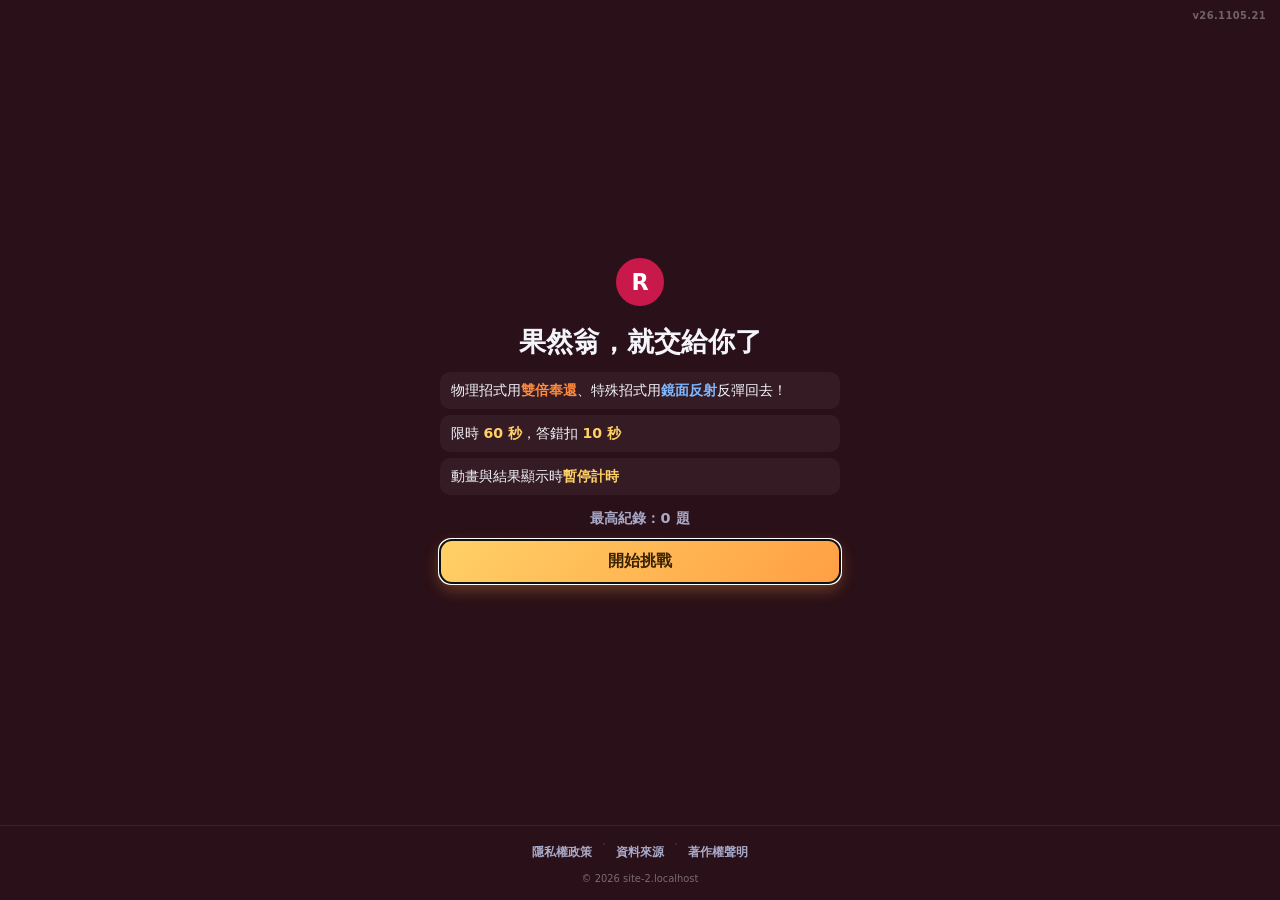
==== commit 04ab93cc: "update ver" ====
--- a/index.html
+++ b/index.html
@@ -1,476 +1,1364 @@
 <!DOCTYPE html>
 <html lang="zh-Hant">
+
 <head>
-<meta charset="UTF-8">
-<meta name="viewport" content="width=device-width, initial-scale=1">
-<title>そう...ソーナンス！</title>
-<style>
-  :root {
-    --bg: #2a1018; --card: rgba(255,255,255,0.07);
-    --border: rgba(255,255,255,0.14); --text: #f4f4fb; --muted: #a9a9c8;
-    --good: #2ecc71; --bad: #ff5c6c; --gold: #ffd166; --counter: #ff8a3d; --mirror: #7fb8ff;
-  }
-  * { box-sizing: border-box; }
-  body {
-    margin: 0; min-height: 100dvh; color: var(--text);
-    font-family: "PingFang TC", "Noto Sans TC", "Microsoft JhengHei", system-ui, sans-serif;
-    background: var(--bg);
-    display: flex; justify-content: center; padding: 12px 12px calc(12px + env(safe-area-inset-bottom));
-  }
-  .app { width: 100%; max-width: 560px; }
-  header { display: flex; align-items: center; justify-content: space-between; gap: 8px; margin-bottom: 10px; }
-  h1 { font-size: 1.05rem; margin: 0; letter-spacing: 1px; display: flex; align-items: center; gap: 7px; white-space: nowrap; }
-  .rocket { width: 24px; height: 24px; border-radius: 6px; background: #c9184a; color: #fff; display: grid; place-items: center; font-weight: 900; font-size: .95rem; flex: none; }
-  .stats { display: flex; gap: 6px; }
-  .stat { position: relative; background: var(--card); border: 1px solid var(--border); border-radius: 999px; padding: 4px 10px; display: flex; align-items: baseline; gap: 4px; white-space: nowrap; }
-  .stat b { font-size: .95rem; }
-  .stat span { font-size: .7rem; color: var(--muted); }
-  .stat.time b { color: var(--gold); font-variant-numeric: tabular-nums; min-width: 2.4em; text-align: right; }
-  .stat.time.low { border-color: var(--bad); animation: pulse 1s ease-in-out infinite; }
-  .stat.time.low b { color: var(--bad); }
-  @keyframes pulse { 50% { box-shadow: 0 0 0 3px rgba(255,92,108,.3); } }
-  .penalty { position: absolute; left: 50%; top: 100%; transform: translateX(-50%); color: var(--bad); font-weight: 900; font-size: .9rem;
-             white-space: nowrap; pointer-events: none; animation: penalty 1.1s ease-out forwards; text-shadow: 0 1px 3px rgba(0,0,0,.5); }
-  @keyframes penalty { 0% { opacity: 0; transform: translate(-50%, -6px); } 15% { opacity: 1; } 100% { opacity: 0; transform: translate(-50%, 14px); } }
-  .timebar { height: 5px; border-radius: 999px; background: rgba(255,255,255,.1); overflow: hidden; margin: 0 0 10px; }
-  .timebar i { display: block; height: 100%; background: linear-gradient(90deg, #ffd166, #ff9f43); transform-origin: left; }
-  .timebar.low i { background: var(--bad); }
-  .timebar.paused i { opacity: .5; }
-
-  .card { background: var(--card); border: 1px solid var(--border); border-radius: 18px; padding: 12px; backdrop-filter: blur(10px); box-shadow: 0 20px 50px rgba(0,0,0,.3); }
-  .scene { --sh: clamp(250px, 40dvh, 360px); position: relative; height: var(--sh); border-radius: 16px; overflow: hidden;
-           background: linear-gradient(180deg, rgba(140,200,255,.22) 0%, rgba(140,200,255,.06) 50%, rgba(120,210,130,.16) 100%); }
-  .side { position: absolute; width: calc(var(--sh) * .46); height: calc(var(--sh) * .46); transition: transform .45s cubic-bezier(.2,.8,.2,1); }
-  .side.foe { right: 5%; top: 7%; }
-  .side.me { left: 3%; bottom: 3%; width: calc(var(--sh) * .52); height: calc(var(--sh) * .52); }
-  .plat { position: absolute; left: -12%; width: 124%; bottom: 0; height: 26%; border-radius: 50%;
-          background: radial-gradient(ellipse at 50% 40%, #9be07f 0%, #6cbf5a 45%, #3f8a3a 75%, #2e6a2c 100%);
-          box-shadow: inset 0 -5px 0 rgba(0,0,0,.18), 0 8px 18px rgba(0,0,0,.3); }
-  .side img { position: absolute; left: 0; right: 0; bottom: 10%; margin: auto; width: 100%; height: 92%; object-fit: contain;
-              filter: drop-shadow(0 8px 10px rgba(0,0,0,.4)); border: 0; outline: 0; }
-  /* Browsers draw a placeholder border for an <img> with no src, still loading, or broken; keep it invisible until a real image has loaded. */
-  .side img:not(.loaded) { visibility: hidden; }
-  .side.me img { transform: scaleX(-1); }
-  .info { position: absolute; z-index: 2; padding: 6px 10px; border-radius: 12px; background: rgba(14,12,36,.62); border: 1px solid var(--border);
-          max-width: 46%; transition: opacity .3s, transform .3s; }
-  .info.foe-info { top: 10px; left: 10px; }
-  .info.me-info { right: 10px; bottom: 12px; text-align: right; }
-  .mon-name { font-size: 1.05rem; font-weight: 800; line-height: 1.2; }
-  .mon-sub { color: var(--muted); font-size: .68rem; }
-  .types { display: flex; gap: 5px; margin-top: 4px; flex-wrap: wrap; }
-  .me-info .types { justify-content: flex-end; }
-  .type { display: inline-block; padding: 2px 9px; border-radius: 999px; font-weight: 700; font-size: .74rem; color: #fff; text-shadow: 0 1px 2px rgba(0,0,0,.35); box-shadow: inset 0 -2px 0 rgba(0,0,0,.18); }
-  .orb { position: absolute; z-index: 3; width: 34px; height: 34px; margin: -17px 0 0 -17px; border-radius: 50%; pointer-events: none;
-         box-shadow: 0 0 18px 6px rgba(255,255,255,.55), inset 0 0 8px rgba(255,255,255,.8); }
-  .orb.counter { background: radial-gradient(circle, #fff 0 20%, var(--counter) 55%, #c2410c); width: 46px; height: 46px; margin: -23px 0 0 -23px; box-shadow: 0 0 26px 10px rgba(255,138,61,.7); }
-  .orb.mirror { background: conic-gradient(from 0deg, #ff7aa2, #ffd166, #7cf2b0, #7fb8ff, #c58bff, #ff7aa2); width: 46px; height: 46px; margin: -23px 0 0 -23px; box-shadow: 0 0 26px 10px rgba(127,184,255,.7); }
-
-  .dialog { position: relative; margin: 10px auto 0; background: #fbfbff; color: #22223a; border: 4px solid #4a4f86; border-radius: 12px;
-            box-shadow: inset 0 0 0 3px #c9cdf2, 0 6px 16px rgba(0,0,0,.3); padding: 8px 30px 8px 14px; min-height: 62px;
-            font-weight: 800; font-size: 1rem; letter-spacing: .5px; line-height: 1.45; transition: opacity .2s; }
-  .dialog .ask { display: block; font-size: .86rem; font-weight: 700; color: #c9184a; letter-spacing: 0; opacity: 0; transition: opacity .2s; }
-  .dialog.done .ask { opacity: 1; }
-  .dialog .mv { color: #c9184a; }
-  .dialog .caret { position: absolute; right: 12px; bottom: 6px; font-style: normal; font-size: .7rem; color: #e64a4a; opacity: 0; }
-  .dialog.done .caret { opacity: 1; animation: bob .8s ease-in-out infinite; }
-  @keyframes bob { 50% { transform: translateY(3px); } }
-
-  .choices { display: grid; grid-template-columns: 1fr 1fr; gap: 10px; margin-top: 10px; }
-  .choice { border: none; border-radius: 16px; padding: 12px; cursor: pointer; color: #fff; font: inherit; text-align: left; position: relative;
-            box-shadow: 0 6px 16px rgba(0,0,0,.25), inset 0 -3px 0 rgba(0,0,0,.2); transition: transform .12s, opacity .25s, box-shadow .2s; }
-  .choice:hover:not(:disabled) { transform: translateY(-3px); }
-  .choice:disabled { cursor: default; }
-  .choice .cname { font-size: 1.15rem; font-weight: 900; text-shadow: 0 1px 3px rgba(0,0,0,.4); }
-  .choice .cdesc { font-size: .75rem; margin-top: 4px; opacity: .95; }
-  .choice .key { position: absolute; right: 10px; top: 10px; font-size: .7rem; font-weight: 800; background: rgba(0,0,0,.25); border-radius: 6px; padding: 1px 6px; }
-  .choice.counter { background: linear-gradient(135deg, #ff9f43, #e8590c); }
-  .choice.mirror { background: linear-gradient(135deg, #74b9ff, #6c5ce7); }
-  .choice.correct { outline: 3px solid var(--good); outline-offset: 2px; }
-  .choice.wrong { outline: 3px solid var(--bad); outline-offset: 2px; }
-  .revealed .choice:not(.correct):not(.wrong) { opacity: .5; }
-  .note { margin: 10px 0 0; text-align: center; color: var(--muted); font-size: .72rem; }
-  .legal { margin: 10px 0 0; font-size: .65rem; color: var(--muted); line-height: 1.45; font-weight: 500; }
-
-  .enc .side.foe { transform: translateX(130%); }
-  .enc .foe-info { opacity: 0; transform: translateY(-6px); }
-  .enc:not(.s-dialog) .dialog { opacity: 0; }
-  .wait .choice { opacity: 0; transform: translateY(12px); pointer-events: none; }
-  .wait .choice:nth-child(2) { transition-delay: .06s; }
-  .no-trans, .no-trans * { transition: none !important; }
-
-  .modal { position: fixed; inset: 0; z-index: 40; display: grid; place-items: center; padding: 16px;
-           background: rgba(8,8,22,.6); opacity: 0; visibility: hidden; transition: opacity .2s, visibility 0s .2s; }
-  .modal.show { opacity: 1; visibility: visible; transition: opacity .2s; }
-  .sheet { position: relative; width: min(400px, 100%); text-align: center;
-           background: #2e1a24; border: 1px solid var(--border); border-radius: 20px;
-           padding: 38px 16px 16px; margin-top: 24px; box-shadow: 0 24px 60px rgba(0,0,0,.55);
-           transform: translateY(24px) scale(.96); transition: transform .28s cubic-bezier(.2,.8,.2,1); }
-  .modal.show .sheet { transform: none; }
-  .modal.cover { padding: 0; background: var(--bg); place-items: stretch; }
-  .modal.cover .sheet { width: 100%; max-width: none; min-height: 100%; margin: 0; border: 0; border-radius: 0;
-           background: var(--bg); box-shadow: none; transform: none; padding: 0;
-           display: flex; flex-direction: column; justify-content: stretch; align-items: stretch; position: relative; }
-  .modal.cover .mark { position: static; margin: 0 auto 14px; border-color: var(--bg); }
-  .modal.cover .sheet-title { font-size: 1.7rem; }
-  .modal.cover .rules, .modal.cover .record, .modal.cover .next { width: min(400px, 100%); }
-  .cover-main { flex: 1; display: flex; flex-direction: column; justify-content: center; align-items: center;
-                padding: 28px 22px 16px; width: 100%; }
-  .cover-foot { width: 100%; padding: 12px 22px calc(16px + env(safe-area-inset-bottom));
-                border-top: 1px solid rgba(255,255,255,.08); text-align: center; }
-  .cover-links { display: flex; justify-content: center; flex-wrap: wrap; gap: 4px 0; font-size: .75rem; }
-  .cover-links button { background: none; border: 0; color: var(--muted); font: inherit; font-weight: 700; cursor: pointer; padding: 6px 10px; }
-  .cover-links button:hover { color: var(--text); }
-  .cover-links span { color: rgba(255,255,255,.2); }
-  .cover-copy { margin: 6px 0 0; font-size: .62rem; color: rgba(255,255,255,.38); }
-  .ver { position: absolute; top: 10px; right: 14px; z-index: 3; font-size: .62rem; font-weight: 600;
-         color: rgba(255,255,255,.34); letter-spacing: .04em; font-variant-numeric: tabular-nums; pointer-events: none; }
-  .legal-panel { display: none; position: absolute; inset: 0; z-index: 2; background: var(--bg);
-                 padding: 0; overflow: auto; text-align: left; }
-  .legal-panel.open { display: flex; flex-direction: column; }
-  .legal-bar { flex: none; display: flex; align-items: center; padding: 10px 8px 10px 4px;
-               border-bottom: 1px solid rgba(255,255,255,.08); background: var(--bg); }
-  .legal-back { background: none; border: 0; color: var(--muted); font: inherit; font-size: .88rem;
-                font-weight: 700; cursor: pointer; padding: 8px 12px; }
-  .legal-back:hover { color: var(--text); }
-  .legal-panel h3 { margin: 4px 0 4px; font-size: 1.2rem; text-align: center; letter-spacing: .04em; }
-  .legal-meta { text-align: center; color: rgba(255,255,255,.38); font-size: .7rem; margin: 0 0 16px; }
-  .legal-panel h4 { margin: 14px 0 6px; font-size: .86rem; color: var(--text); font-weight: 800; }
-  .legal-panel p, .legal-panel li { color: var(--muted); font-size: .8rem; line-height: 1.7; font-weight: 500; }
-  .legal-panel p { margin: 0 0 8px; }
-  .legal-panel ul { margin: 0 0 10px; padding-left: 1.15em; }
-  .legal-panel a { color: #ffb4c4; }
-  .legal-inner { flex: 1; overflow: auto; max-width: 440px; width: 100%; margin: 0 auto;
-                 padding: 18px 22px calc(20px + env(safe-area-inset-bottom)); }
-  .mark { position: absolute; top: -28px; left: 0; right: 0; margin: auto; width: 56px; height: 56px; border-radius: 50%;
-          display: grid; place-items: center; font-size: 1.7rem; font-weight: 900; color: #fff; border: 4px solid #2e1a24; }
-  .good .mark { background: var(--good); } .bad .mark { background: var(--bad); } .neutral .mark { background: #c9184a; font-size: 1.4rem; }
-  .verdict, .sheet-title { font-size: 1.35rem; font-weight: 900; }
-  .good .verdict { color: var(--good); } .bad .verdict { color: var(--bad); }
-  .penalty-note { color: var(--bad); font-size: .85rem; font-weight: 800; margin-top: 2px; }
-  .streak-note { color: var(--gold); font-size: .85rem; font-weight: 700; margin-top: 2px; }
-  .move-card { margin: 12px 0; padding: 12px; border-radius: 14px; background: rgba(255,255,255,.06); }
-  .move-card .mvname { font-size: 1.25rem; font-weight: 900; margin-top: 6px; }
-  .move-card .meta { color: var(--muted); font-size: .8rem; margin-top: 2px; }
-  .cat { display: inline-block; margin-top: 8px; padding: 3px 12px; border-radius: 999px; font-weight: 900; font-size: .9rem; }
-  .cat.phys { background: rgba(255,138,61,.2); color: var(--counter); box-shadow: inset 0 0 0 2px var(--counter); }
-  .cat.spec { background: rgba(127,184,255,.18); color: var(--mirror); box-shadow: inset 0 0 0 2px var(--mirror); }
-  .explain { color: var(--muted); font-size: .88rem; line-height: 1.6; margin-bottom: 14px; }
-  .explain b { color: var(--text); }
-  .rules { list-style: none; padding: 0; margin: 12px 0 14px; display: grid; gap: 6px; text-align: left; font-size: .88rem; }
-  .rules li { background: rgba(255,255,255,.05); border-radius: 10px; padding: 8px 11px; line-height: 1.5; }
-  .rules b { color: var(--gold); }
-  .rules .c { color: var(--counter); } .rules .m { color: var(--mirror); }
-  .big-score { font-size: 3.2rem; font-weight: 900; color: var(--gold); line-height: 1; margin-top: 8px; }
-  .big-score small { font-size: 1rem; color: var(--muted); font-weight: 700; margin-left: 4px; }
-  .summary { display: grid; grid-template-columns: repeat(3, 1fr); gap: 6px; margin: 14px 0; }
-  .summary div { background: rgba(255,255,255,.05); border-radius: 10px; padding: 8px 4px; }
-  .summary b { display: block; font-size: 1.1rem; }
-  .summary span { font-size: .72rem; color: var(--muted); }
-  .record { font-weight: 800; color: var(--muted); font-size: .9rem; }
-  .record.new { color: var(--gold); }
-  .next { width: 100%; border: none; border-radius: 12px; padding: 11px 26px; font: inherit; font-weight: 800; cursor: pointer; background: linear-gradient(135deg, #ffd166, #ff9f43); color: #3b2300; box-shadow: 0 6px 16px rgba(255,159,67,.35); }
-  .next:hover { filter: brightness(1.08); }
-
-  .t-normal{background:#9fa19f}.t-fire{background:#e62829}.t-water{background:#2980ef}.t-electric{background:#e6b800}
-  .t-grass{background:#3fa129}.t-ice{background:#3dcef3}.t-fighting{background:#ff8000}.t-poison{background:#9141cb}
-  .t-ground{background:#915121}.t-flying{background:#81b9ef}.t-psychic{background:#ef4179}.t-bug{background:#91a119}
-  .t-rock{background:#afa981}.t-ghost{background:#704170}.t-dragon{background:#5060e1}.t-dark{background:#50413f}
-  .t-steel{background:#60a1b8}.t-fairy{background:#ef70ef}
-  @media (max-width: 460px) {
-    .stats { gap: 4px; }
-    .stat { padding: 4px 7px; gap: 3px; }
-    h1 { gap: 5px; font-size: .9rem; letter-spacing: 0; }
-    .scene { --sh: clamp(230px, 40dvh, 340px); }
-    .choice .cname { font-size: 1.05rem; }
-  }
-  @media (max-width: 400px) { h1 { font-size: .84rem; } }
-  @media (max-width: 388px) { .stat.tally > span { display: none; } }
-  @media (max-width: 362px) { .stat.best { display: none; } }
-  @media (prefers-reduced-motion: reduce) {
-    .side, .info, .choice, .sheet { transition: opacity .2s ease !important; transform: none !important; }
-    .side.me img { transform: scaleX(-1) !important; }
-    .stat.time.low, .dialog.done .caret { animation: none; }
-  }
-</style>
+  <meta charset="UTF-8">
+  <meta name="viewport" content="width=device-width, initial-scale=1">
+  <title>そう...ソーナンス！</title>
+  <style>
+    :root {
+      --bg: #2a1018;
+      --card: rgba(255, 255, 255, 0.07);
+      --border: rgba(255, 255, 255, 0.14);
+      --text: #f4f4fb;
+      --muted: #a9a9c8;
+      --good: #2ecc71;
+      --bad: #ff5c6c;
+      --gold: #ffd166;
+      --counter: #ff8a3d;
+      --mirror: #7fb8ff;
+    }
+
+    * {
+      box-sizing: border-box;
+    }
+
+    body {
+      margin: 0;
+      min-height: 100dvh;
+      color: var(--text);
+      font-family: "PingFang TC", "Noto Sans TC", "Microsoft JhengHei", system-ui, sans-serif;
+      background: var(--bg);
+      display: flex;
+      justify-content: center;
+      padding: 12px 12px calc(12px + env(safe-area-inset-bottom));
+    }
+
+    .app {
+      width: 100%;
+      max-width: 560px;
+    }
+
+    header {
+      display: flex;
+      align-items: center;
+      justify-content: space-between;
+      gap: 8px;
+      margin-bottom: 10px;
+    }
+
+    h1 {
+      font-size: 1.05rem;
+      margin: 0;
+      letter-spacing: 1px;
+      display: flex;
+      align-items: center;
+      gap: 7px;
+      white-space: nowrap;
+    }
+
+    .rocket {
+      width: 24px;
+      height: 24px;
+      border-radius: 6px;
+      background: #c9184a;
+      color: #fff;
+      display: grid;
+      place-items: center;
+      font-weight: 900;
+      font-size: .95rem;
+      flex: none;
+    }
+
+    .stats {
+      display: flex;
+      gap: 6px;
+    }
+
+    .stat {
+      position: relative;
+      background: var(--card);
+      border: 1px solid var(--border);
+      border-radius: 999px;
+      padding: 4px 10px;
+      display: flex;
+      align-items: baseline;
+      gap: 4px;
+      white-space: nowrap;
+    }
+
+    .stat b {
+      font-size: .95rem;
+    }
+
+    .stat span {
+      font-size: .7rem;
+      color: var(--muted);
+    }
+
+    .stat.time b {
+      color: var(--gold);
+      font-variant-numeric: tabular-nums;
+      min-width: 2.4em;
+      text-align: right;
+    }
+
+    .stat.time.low {
+      border-color: var(--bad);
+      animation: pulse 1s ease-in-out infinite;
+    }
+
+    .stat.time.low b {
+      color: var(--bad);
+    }
+
+    @keyframes pulse {
+      50% {
+        box-shadow: 0 0 0 3px rgba(255, 92, 108, .3);
+      }
+    }
+
+    .penalty {
+      position: absolute;
+      left: 50%;
+      top: 100%;
+      transform: translateX(-50%);
+      color: var(--bad);
+      font-weight: 900;
+      font-size: .9rem;
+      white-space: nowrap;
+      pointer-events: none;
+      animation: penalty 1.1s ease-out forwards;
+      text-shadow: 0 1px 3px rgba(0, 0, 0, .5);
+    }
+
+    @keyframes penalty {
+      0% {
+        opacity: 0;
+        transform: translate(-50%, -6px);
+      }
+
+      15% {
+        opacity: 1;
+      }
+
+      100% {
+        opacity: 0;
+        transform: translate(-50%, 14px);
+      }
+    }
+
+    .timebar {
+      height: 5px;
+      border-radius: 999px;
+      background: rgba(255, 255, 255, .1);
+      overflow: hidden;
+      margin: 0 0 10px;
+    }
+
+    .timebar i {
+      display: block;
+      height: 100%;
+      background: linear-gradient(90deg, #ffd166, #ff9f43);
+      transform-origin: left;
+    }
+
+    .timebar.low i {
+      background: var(--bad);
+    }
+
+    .timebar.paused i {
+      opacity: .5;
+    }
+
+    .card {
+      background: var(--card);
+      border: 1px solid var(--border);
+      border-radius: 18px;
+      padding: 12px;
+      backdrop-filter: blur(10px);
+      box-shadow: 0 20px 50px rgba(0, 0, 0, .3);
+    }
+
+    .scene {
+      --sh: clamp(250px, 40dvh, 360px);
+      position: relative;
+      height: var(--sh);
+      border-radius: 16px;
+      overflow: hidden;
+      background: linear-gradient(180deg, rgba(140, 200, 255, .22) 0%, rgba(140, 200, 255, .06) 50%, rgba(120, 210, 130, .16) 100%);
+    }
+
+    .side {
+      position: absolute;
+      width: calc(var(--sh) * .46);
+      height: calc(var(--sh) * .46);
+      transition: transform .45s cubic-bezier(.2, .8, .2, 1);
+    }
+
+    .side.foe {
+      right: 5%;
+      top: 7%;
+    }
+
+    .side.me {
+      left: 3%;
+      bottom: 3%;
+      width: calc(var(--sh) * .52);
+      height: calc(var(--sh) * .52);
+    }
+
+    .plat {
+      position: absolute;
+      left: -12%;
+      width: 124%;
+      bottom: 0;
+      height: 26%;
+      border-radius: 50%;
+      background: radial-gradient(ellipse at 50% 40%, #9be07f 0%, #6cbf5a 45%, #3f8a3a 75%, #2e6a2c 100%);
+      box-shadow: inset 0 -5px 0 rgba(0, 0, 0, .18), 0 8px 18px rgba(0, 0, 0, .3);
+    }
+
+    .side img {
+      position: absolute;
+      left: 0;
+      right: 0;
+      bottom: 10%;
+      margin: auto;
+      width: 100%;
+      height: 92%;
+      object-fit: contain;
+      filter: drop-shadow(0 8px 10px rgba(0, 0, 0, .4));
+      border: 0;
+      outline: 0;
+    }
+
+    /* Browsers draw a placeholder border for an <img> with no src, still loading, or broken; keep it invisible until a real image has loaded. */
+    .side img:not(.loaded) {
+      visibility: hidden;
+    }
+
+    .side.me img {
+      transform: scaleX(-1);
+    }
+
+    .info {
+      position: absolute;
+      z-index: 2;
+      padding: 6px 10px;
+      border-radius: 12px;
+      background: rgba(14, 12, 36, .62);
+      border: 1px solid var(--border);
+      max-width: 46%;
+      transition: opacity .3s, transform .3s;
+    }
+
+    .info.foe-info {
+      top: 10px;
+      left: 10px;
+    }
+
+    .info.me-info {
+      right: 10px;
+      bottom: 12px;
+      text-align: right;
+    }
+
+    .mon-name {
+      font-size: 1.05rem;
+      font-weight: 800;
+      line-height: 1.2;
+    }
+
+    .mon-sub {
+      color: var(--muted);
+      font-size: .68rem;
+    }
+
+    .types {
+      display: flex;
+      gap: 5px;
+      margin-top: 4px;
+      flex-wrap: wrap;
+    }
+
+    .me-info .types {
+      justify-content: flex-end;
+    }
+
+    .type {
+      display: inline-block;
+      padding: 2px 9px;
+      border-radius: 999px;
+      font-weight: 700;
+      font-size: .74rem;
+      color: #fff;
+      text-shadow: 0 1px 2px rgba(0, 0, 0, .35);
+      box-shadow: inset 0 -2px 0 rgba(0, 0, 0, .18);
+    }
+
+    .orb {
+      position: absolute;
+      z-index: 3;
+      width: 34px;
+      height: 34px;
+      margin: -17px 0 0 -17px;
+      border-radius: 50%;
+      pointer-events: none;
+      box-shadow: 0 0 18px 6px rgba(255, 255, 255, .55), inset 0 0 8px rgba(255, 255, 255, .8);
+    }
+
+    .orb.counter {
+      background: radial-gradient(circle, #fff 0 20%, var(--counter) 55%, #c2410c);
+      width: 46px;
+      height: 46px;
+      margin: -23px 0 0 -23px;
+      box-shadow: 0 0 26px 10px rgba(255, 138, 61, .7);
+    }
+
+    .orb.mirror {
+      background: conic-gradient(from 0deg, #ff7aa2, #ffd166, #7cf2b0, #7fb8ff, #c58bff, #ff7aa2);
+      width: 46px;
+      height: 46px;
+      margin: -23px 0 0 -23px;
+      box-shadow: 0 0 26px 10px rgba(127, 184, 255, .7);
+    }
+
+    .dialog {
+      position: relative;
+      margin: 10px auto 0;
+      background: #fbfbff;
+      color: #22223a;
+      border: 4px solid #4a4f86;
+      border-radius: 12px;
+      box-shadow: inset 0 0 0 3px #c9cdf2, 0 6px 16px rgba(0, 0, 0, .3);
+      padding: 8px 30px 8px 14px;
+      min-height: 62px;
+      font-weight: 800;
+      font-size: 1rem;
+      letter-spacing: .5px;
+      line-height: 1.45;
+      transition: opacity .2s;
+    }
+
+    .dialog .ask {
+      display: block;
+      font-size: .86rem;
+      font-weight: 700;
+      color: #c9184a;
+      letter-spacing: 0;
+      opacity: 0;
+      transition: opacity .2s;
+    }
+
+    .dialog.done .ask {
+      opacity: 1;
+    }
+
+    .dialog .mv {
+      color: #c9184a;
+    }
+
+    .dialog .caret {
+      position: absolute;
+      right: 12px;
+      bottom: 6px;
+      font-style: normal;
+      font-size: .7rem;
+      color: #e64a4a;
+      opacity: 0;
+    }
+
+    .dialog.done .caret {
+      opacity: 1;
+      animation: bob .8s ease-in-out infinite;
+    }
+
+    @keyframes bob {
+      50% {
+        transform: translateY(3px);
+      }
+    }
+
+    .choices {
+      display: grid;
+      grid-template-columns: 1fr 1fr;
+      gap: 10px;
+      margin-top: 10px;
+    }
+
+    .choice {
+      border: none;
+      border-radius: 16px;
+      padding: 12px;
+      cursor: pointer;
+      color: #fff;
+      font: inherit;
+      text-align: left;
+      position: relative;
+      box-shadow: 0 6px 16px rgba(0, 0, 0, .25), inset 0 -3px 0 rgba(0, 0, 0, .2);
+      transition: transform .12s, opacity .25s, box-shadow .2s;
+    }
+
+    .choice:hover:not(:disabled) {
+      transform: translateY(-3px);
+    }
+
+    .choice:disabled {
+      cursor: default;
+    }
+
+    .choice .cname {
+      font-size: 1.15rem;
+      font-weight: 900;
+      text-shadow: 0 1px 3px rgba(0, 0, 0, .4);
+    }
+
+    .choice .cdesc {
+      font-size: .75rem;
+      margin-top: 4px;
+      opacity: .95;
+    }
+
+    .choice .key {
+      position: absolute;
+      right: 10px;
+      top: 10px;
+      font-size: .7rem;
+      font-weight: 800;
+      background: rgba(0, 0, 0, .25);
+      border-radius: 6px;
+      padding: 1px 6px;
+    }
+
+    .choice.counter {
+      background: linear-gradient(135deg, #ff9f43, #e8590c);
+    }
+
+    .choice.mirror {
+      background: linear-gradient(135deg, #74b9ff, #6c5ce7);
+    }
+
+    .choice.correct {
+      outline: 3px solid var(--good);
+      outline-offset: 2px;
+    }
+
+    .choice.wrong {
+      outline: 3px solid var(--bad);
+      outline-offset: 2px;
+    }
+
+    .revealed .choice:not(.correct):not(.wrong) {
+      opacity: .5;
+    }
+
+    .note {
+      margin: 10px 0 0;
+      text-align: center;
+      color: var(--muted);
+      font-size: .72rem;
+    }
+
+    .legal {
+      margin: 10px 0 0;
+      font-size: .65rem;
+      color: var(--muted);
+      line-height: 1.45;
+      font-weight: 500;
+    }
+
+    .enc .side.foe {
+      transform: translateX(130%);
+    }
+
+    .enc .foe-info {
+      opacity: 0;
+      transform: translateY(-6px);
+    }
+
+    .enc:not(.s-dialog) .dialog {
+      opacity: 0;
+    }
+
+    .wait .choice {
+      opacity: 0;
+      transform: translateY(12px);
+      pointer-events: none;
+    }
+
+    .wait .choice:nth-child(2) {
+      transition-delay: .06s;
+    }
+
+    .no-trans,
+    .no-trans * {
+      transition: none !important;
+    }
+
+    .modal {
+      position: fixed;
+      inset: 0;
+      z-index: 40;
+      display: grid;
+      place-items: center;
+      padding: 16px;
+      background: rgba(8, 8, 22, .6);
+      opacity: 0;
+      visibility: hidden;
+      transition: opacity .2s, visibility 0s .2s;
+    }
+
+    .modal.show {
+      opacity: 1;
+      visibility: visible;
+      transition: opacity .2s;
+    }
+
+    .sheet {
+      position: relative;
+      width: min(400px, 100%);
+      text-align: center;
+      background: #2e1a24;
+      border: 1px solid var(--border);
+      border-radius: 20px;
+      padding: 38px 16px 16px;
+      margin-top: 24px;
+      box-shadow: 0 24px 60px rgba(0, 0, 0, .55);
+      transform: translateY(24px) scale(.96);
+      transition: transform .28s cubic-bezier(.2, .8, .2, 1);
+    }
+
+    .modal.show .sheet {
+      transform: none;
+    }
+
+    .modal.cover {
+      padding: 0;
+      background: var(--bg);
+      place-items: stretch;
+    }
+
+    .modal.cover .sheet {
+      width: 100%;
+      max-width: none;
+      min-height: 100%;
+      margin: 0;
+      border: 0;
+      border-radius: 0;
+      background: var(--bg);
+      box-shadow: none;
+      transform: none;
+      padding: 0;
+      display: flex;
+      flex-direction: column;
+      justify-content: stretch;
+      align-items: stretch;
+      position: relative;
+    }
+
+    .modal.cover .mark {
+      position: static;
+      margin: 0 auto 14px;
+      border-color: var(--bg);
+    }
+
+    .modal.cover .sheet-title {
+      font-size: 1.7rem;
+    }
+
+    .modal.cover .rules,
+    .modal.cover .record,
+    .modal.cover .next {
+      width: min(400px, 100%);
+    }
+
+    .cover-main {
+      flex: 1;
+      display: flex;
+      flex-direction: column;
+      justify-content: center;
+      align-items: center;
+      padding: 28px 22px 16px;
+      width: 100%;
+    }
+
+    .cover-foot {
+      width: 100%;
+      padding: 12px 22px calc(16px + env(safe-area-inset-bottom));
+      border-top: 1px solid rgba(255, 255, 255, .08);
+      text-align: center;
+    }
+
+    .cover-links {
+      display: flex;
+      justify-content: center;
+      flex-wrap: wrap;
+      gap: 4px 0;
+      font-size: .75rem;
+    }
+
+    .cover-links button {
+      background: none;
+      border: 0;
+      color: var(--muted);
+      font: inherit;
+      font-weight: 700;
+      cursor: pointer;
+      padding: 6px 10px;
+    }
+
+    .cover-links button:hover {
+      color: var(--text);
+    }
+
+    .cover-links span {
+      color: rgba(255, 255, 255, .2);
+    }
+
+    .cover-copy {
+      margin: 6px 0 0;
+      font-size: .62rem;
+      color: rgba(255, 255, 255, .38);
+    }
+
+    .ver {
+      position: absolute;
+      top: 10px;
+      right: 14px;
+      z-index: 3;
+      font-size: .62rem;
+      font-weight: 600;
+      color: rgba(255, 255, 255, .34);
+      letter-spacing: .04em;
+      font-variant-numeric: tabular-nums;
+      pointer-events: none;
+    }
+
+    .legal-panel {
+      display: none;
+      position: absolute;
+      inset: 0;
+      z-index: 2;
+      background: var(--bg);
+      padding: 0;
+      overflow: auto;
+      text-align: left;
+    }
+
+    .legal-panel.open {
+      display: flex;
+      flex-direction: column;
+    }
+
+    .legal-bar {
+      flex: none;
+      display: flex;
+      align-items: center;
+      padding: 10px 8px 10px 4px;
+      border-bottom: 1px solid rgba(255, 255, 255, .08);
+      background: var(--bg);
+    }
+
+    .legal-back {
+      background: none;
+      border: 0;
+      color: var(--muted);
+      font: inherit;
+      font-size: .88rem;
+      font-weight: 700;
+      cursor: pointer;
+      padding: 8px 12px;
+    }
+
+    .legal-back:hover {
+      color: var(--text);
+    }
+
+    .legal-panel h3 {
+      margin: 4px 0 4px;
+      font-size: 1.2rem;
+      text-align: center;
+      letter-spacing: .04em;
+    }
+
+    .legal-meta {
+      text-align: center;
+      color: rgba(255, 255, 255, .38);
+      font-size: .7rem;
+      margin: 0 0 16px;
+    }
+
+    .legal-panel h4 {
+      margin: 14px 0 6px;
+      font-size: .86rem;
+      color: var(--text);
+      font-weight: 800;
+    }
+
+    .legal-panel p,
+    .legal-panel li {
+      color: var(--muted);
+      font-size: .8rem;
+      line-height: 1.7;
+      font-weight: 500;
+    }
+
+    .legal-panel p {
+      margin: 0 0 8px;
+    }
+
+    .legal-panel ul {
+      margin: 0 0 10px;
+      padding-left: 1.15em;
+    }
+
+    .legal-panel a {
+      color: #ffb4c4;
+    }
+
+    .legal-inner {
+      flex: 1;
+      overflow: auto;
+      max-width: 440px;
+      width: 100%;
+      margin: 0 auto;
+      padding: 18px 22px calc(20px + env(safe-area-inset-bottom));
+    }
+
+    .mark {
+      position: absolute;
+      top: -28px;
+      left: 0;
+      right: 0;
+      margin: auto;
+      width: 56px;
+      height: 56px;
+      border-radius: 50%;
+      display: grid;
+      place-items: center;
+      font-size: 1.7rem;
+      font-weight: 900;
+      color: #fff;
+      border: 4px solid #2e1a24;
+    }
+
+    .good .mark {
+      background: var(--good);
+    }
+
+    .bad .mark {
+      background: var(--bad);
+    }
+
+    .neutral .mark {
+      background: #c9184a;
+      font-size: 1.4rem;
+    }
+
+    .verdict,
+    .sheet-title {
+      font-size: 1.35rem;
+      font-weight: 900;
+    }
+
+    .good .verdict {
+      color: var(--good);
+    }
+
+    .bad .verdict {
+      color: var(--bad);
+    }
+
+    .penalty-note {
+      color: var(--bad);
+      font-size: .85rem;
+      font-weight: 800;
+      margin-top: 2px;
+    }
+
+    .streak-note {
+      color: var(--gold);
+      font-size: .85rem;
+      font-weight: 700;
+      margin-top: 2px;
+    }
+
+    .move-card {
+      margin: 12px 0;
+      padding: 12px;
+      border-radius: 14px;
+      background: rgba(255, 255, 255, .06);
+    }
+
+    .move-card .mvname {
+      font-size: 1.25rem;
+      font-weight: 900;
+      margin-top: 6px;
+    }
+
+    .move-card .meta {
+      color: var(--muted);
+      font-size: .8rem;
+      margin-top: 2px;
+    }
+
+    .cat {
+      display: inline-block;
+      margin-top: 8px;
+      padding: 3px 12px;
+      border-radius: 999px;
+      font-weight: 900;
+      font-size: .9rem;
+    }
+
+    .cat.phys {
+      background: rgba(255, 138, 61, .2);
+      color: var(--counter);
+      box-shadow: inset 0 0 0 2px var(--counter);
+    }
+
+    .cat.spec {
+      background: rgba(127, 184, 255, .18);
+      color: var(--mirror);
+      box-shadow: inset 0 0 0 2px var(--mirror);
+    }
+
+    .explain {
+      color: var(--muted);
+      font-size: .88rem;
+      line-height: 1.6;
+      margin-bottom: 14px;
+    }
+
+    .explain b {
+      color: var(--text);
+    }
+
+    .rules {
+      list-style: none;
+      padding: 0;
+      margin: 12px 0 14px;
+      display: grid;
+      gap: 6px;
+      text-align: left;
+      font-size: .88rem;
+    }
+
+    .rules li {
+      background: rgba(255, 255, 255, .05);
+      border-radius: 10px;
+      padding: 8px 11px;
+      line-height: 1.5;
+    }
+
+    .rules b {
+      color: var(--gold);
+    }
+
+    .rules .c {
+      color: var(--counter);
+    }
+
+    .rules .m {
+      color: var(--mirror);
+    }
+
+    .big-score {
+      font-size: 3.2rem;
+      font-weight: 900;
+      color: var(--gold);
+      line-height: 1;
+      margin-top: 8px;
+    }
+
+    .big-score small {
+      font-size: 1rem;
+      color: var(--muted);
+      font-weight: 700;
+      margin-left: 4px;
+    }
+
+    .summary {
+      display: grid;
+      grid-template-columns: repeat(3, 1fr);
+      gap: 6px;
+      margin: 14px 0;
+    }
+
+    .summary div {
+      background: rgba(255, 255, 255, .05);
+      border-radius: 10px;
+      padding: 8px 4px;
+    }
+
+    .summary b {
+      display: block;
+      font-size: 1.1rem;
+    }
+
+    .summary span {
+      font-size: .72rem;
+      color: var(--muted);
+    }
+
+    .record {
+      font-weight: 800;
+      color: var(--muted);
+      font-size: .9rem;
+    }
+
+    .record.new {
+      color: var(--gold);
+    }
+
+    .next {
+      width: 100%;
+      border: none;
+      border-radius: 12px;
+      padding: 11px 26px;
+      font: inherit;
+      font-weight: 800;
+      cursor: pointer;
+      background: linear-gradient(135deg, #ffd166, #ff9f43);
+      color: #3b2300;
+      box-shadow: 0 6px 16px rgba(255, 159, 67, .35);
+    }
+
+    .next:hover {
+      filter: brightness(1.08);
+    }
+
+    .t-normal {
+      background: #9fa19f
+    }
+
+    .t-fire {
+      background: #e62829
+    }
+
+    .t-water {
+      background: #2980ef
+    }
+
+    .t-electric {
+      background: #e6b800
+    }
+
+    .t-grass {
+      background: #3fa129
+    }
+
+    .t-ice {
+      background: #3dcef3
+    }
+
+    .t-fighting {
+      background: #ff8000
+    }
+
+    .t-poison {
+      background: #9141cb
+    }
+
+    .t-ground {
+      background: #915121
+    }
+
+    .t-flying {
+      background: #81b9ef
+    }
+
+    .t-psychic {
+      background: #ef4179
+    }
+
+    .t-bug {
+      background: #91a119
+    }
+
+    .t-rock {
+      background: #afa981
+    }
+
+    .t-ghost {
+      background: #704170
+    }
+
+    .t-dragon {
+      background: #5060e1
+    }
+
+    .t-dark {
+      background: #50413f
+    }
+
+    .t-steel {
+      background: #60a1b8
+    }
+
+    .t-fairy {
+      background: #ef70ef
+    }
+
+    @media (max-width: 460px) {
+      .stats {
+        gap: 4px;
+      }
+
+      .stat {
+        padding: 4px 7px;
+        gap: 3px;
+      }
+
+      h1 {
+        gap: 5px;
+        font-size: .9rem;
+        letter-spacing: 0;
+      }
+
+      .scene {
+        --sh: clamp(230px, 40dvh, 340px);
+      }
+
+      .choice .cname {
+        font-size: 1.05rem;
+      }
+    }
+
+    @media (max-width: 400px) {
+      h1 {
+        font-size: .84rem;
+      }
+    }
+
+    @media (max-width: 388px) {
+      .stat.tally>span {
+        display: none;
+      }
+    }
+
+    @media (max-width: 362px) {
+      .stat.best {
+        display: none;
+      }
+    }
+
+    @media (prefers-reduced-motion: reduce) {
+
+      .side,
+      .info,
+      .choice,
+      .sheet {
+        transition: opacity .2s ease !important;
+        transform: none !important;
+      }
+
+      .side.me img {
+        transform: scaleX(-1) !important;
+      }
+
+      .stat.time.low,
+      .dialog.done .caret {
+        animation: none;
+      }
+    }
+  </style>
 </head>
+
 <body>
-<div class="app">
-  <header>
-    <h1><span class="rocket">R</span>そう...ソーナンス！</h1>
-    <div class="stats">
-      <div class="stat time" id="timeStat"><span aria-label="時間">⏱</span><b id="time">60.0</b></div>
-      <div class="stat tally"><span>答對</span><b><span id="score">0</span>/<span id="rounds">0</span></b></div>
-      <div class="stat best"><span>最高</span><b id="best">0</b></div>
-    </div>
-  </header>
-  <div class="timebar" id="timebar"><i id="timeFill"></i></div>
-  <main class="card enc wait" id="game">
-    <div class="scene" id="scene">
-      <div class="info foe-info">
-        <div class="mon-name" id="foeName"></div>
-        <div class="mon-sub" id="foeId"></div>
-        <div class="types" id="foeTypes"></div>
+  <div class="app">
+    <header>
+      <h1><span class="rocket">R</span>そう...ソーナンス！</h1>
+      <div class="stats">
+        <div class="stat time" id="timeStat"><span aria-label="時間">⏱</span><b id="time">60.0</b></div>
+        <div class="stat tally"><span>答對</span><b><span id="score">0</span>/<span id="rounds">0</span></b></div>
+        <div class="stat best"><span>最高</span><b id="best">0</b></div>
       </div>
-      <div class="side foe" id="foe"><div class="plat"></div><img id="foeImg" alt=""></div>
-      <div class="side me" id="me"><div class="plat"></div><img id="meImg" alt="果然翁"></div>
-      <div class="info me-info">
-        <div class="mon-name">果然翁</div>
-        <div class="mon-sub">No.0202</div>
-        <div class="types"><span class="type t-psychic">超能力</span></div>
+    </header>
+    <div class="timebar" id="timebar"><i id="timeFill"></i></div>
+    <main class="card enc wait" id="game">
+      <div class="scene" id="scene">
+        <div class="info foe-info">
+          <div class="mon-name" id="foeName"></div>
+          <div class="mon-sub" id="foeId"></div>
+          <div class="types" id="foeTypes"></div>
+        </div>
+        <div class="side foe" id="foe">
+          <div class="plat"></div><img id="foeImg" alt="">
+        </div>
+        <div class="side me" id="me">
+          <div class="plat"></div><img id="meImg" alt="果然翁">
+        </div>
+        <div class="info me-info">
+          <div class="mon-name">果然翁</div>
+          <div class="mon-sub">No.0202</div>
+          <div class="types"><span class="type t-psychic">超能力</span></div>
+        </div>
       </div>
-    </div>
-    <div class="dialog" id="dialog"><span id="dialogText"></span><span class="ask" id="ask">武藏：果然翁使用雙倍奉還！</span><i class="caret">▼</i></div>
-    <div class="choices">
-      <button class="choice counter" data-c="0"><span class="key">1</span><div class="cname">雙倍奉還</div><div class="cdesc">反彈<b>物理</b>招式</div></button>
-      <button class="choice mirror" data-c="1"><span class="key">2</span><div class="cname">鏡面反射</div><div class="cdesc">反彈<b>特殊</b>招式</div></button>
-    </div>
-    <p class="note">※ 招式分類依第 4 世代起的物理／特殊分類</p>
-  </main>
-</div>
-<div class="modal" id="modal" role="dialog" aria-modal="true" aria-labelledby="verdict"><div class="sheet" id="sheet"></div></div>
-<script src="game-data.js"></script>
-<script>
-const TYPES = {
-  normal:"一般", fire:"火", water:"水", electric:"電", grass:"草", ice:"冰",
-  fighting:"格鬥", poison:"毒", ground:"地面", flying:"飛行", psychic:"超能力", bug:"蟲",
-  rock:"岩石", ghost:"幽靈", dragon:"龍", dark:"惡", steel:"鋼", fairy:"妖精"
-};
-const CATS = ["物理", "特殊"];
-const REFLECT = ["雙倍奉還", "鏡面反射"];
-const TIME_LIMIT = 60;
-const PENALTY = 10;
-const VERSION = "26.11.05.19";
-const MOVES = window.MOVES.map(([name, type, cat, power]) => ({ name, type, cat, power }));
-const MONS = window.MONS.map(([id, name, types, moves]) => ({ id, name, types, moves }));
-
-const $ = id => document.getElementById(id);
-const rand = arr => arr[Math.floor(Math.random() * arr.length)];
-const reduceMotion = () => matchMedia("(prefers-reduced-motion: reduce)").matches;
-const spriteUrl = id => `https://raw.githubusercontent.com/PokeAPI/sprites/master/sprites/pokemon/other/official-artwork/${id}.png`;
-const FALLBACK = "data:image/svg+xml;utf8," + encodeURIComponent(
-  `<svg xmlns="http://www.w3.org/2000/svg" viewBox="0 0 100 100"><circle cx="50" cy="50" r="44" fill="#fff" stroke="#222" stroke-width="5"/><path d="M6 50a44 44 0 0 1 88 0z" fill="#ff4d4d" stroke="#222" stroke-width="5"/><circle cx="50" cy="50" r="13" fill="#fff" stroke="#222" stroke-width="5"/></svg>`);
-
-const state = { phase: "idle", score: 0, rounds: 0, streak: 0, maxStreak: 0, timeLeft: TIME_LIMIT, timerRunning: false,
-                best: +(localStorage.getItem("wob-best") || 0), round: null, answered: false, animating: false, modalKind: null };
-
-/* Round generation: pick a random opponent, then physical or special with equal chance
-   (if the opponent can learn that category), then a random damaging move of that category it can learn. */
-function generateRound(lastId) {
-  for (;;) {
-    const mon = rand(MONS);
-    if (mon.id === lastId) continue;
-    const byCat = [0, 1].map(c => mon.moves.filter(i => MOVES[i].cat === c));
-    const cats = [0, 1].filter(c => byCat[c].length);
-    const cat = rand(cats);
-    return { mon, move: MOVES[rand(byCat[cat])] };
-  }
-}
-
-const upcoming = [];
-const preloaded = [];
-function fillUpcoming() {
-  while (upcoming.length < 3) {
-    const round = generateRound((upcoming.at(-1) || state.round)?.mon.id);
-    const im = new Image();
-    im.src = spriteUrl(round.mon.id);
-    preloaded.push(im);
-    if (preloaded.length > 8) preloaded.shift();
-    upcoming.push(round);
-  }
-}
-function takeRound() {
-  fillUpcoming();
-  const round = upcoming.shift();
-  fillUpcoming();
-  return round;
-}
-
-function setSprite(img, url) {
-  img.classList.remove("loaded");
-  img.onload = () => { if (img.naturalWidth) img.classList.add("loaded"); };
-  img.onerror = () => { img.onerror = null; img.src = FALLBACK; };
-  img.src = url;
-  if (img.complete && img.naturalWidth) img.classList.add("loaded");
-}
-function spriteReady(img, ms) {
-  return new Promise(r => {
-    if (img.classList.contains("loaded")) return r();
-    const t = setTimeout(r, ms);
-    img.addEventListener("load", () => { clearTimeout(t); r(); }, { once: true });
-  });
-}
-
-function renderStats() {
-  $("score").textContent = state.score; $("rounds").textContent = state.rounds; $("best").textContent = state.best;
-  renderTime();
-}
-function renderTime() {
-  const low = state.phase === "playing" && state.timeLeft <= 10;
-  $("time").textContent = state.timeLeft.toFixed(1);
-  $("timeStat").classList.toggle("low", low);
-  $("timebar").classList.toggle("low", low);
-  $("timebar").classList.toggle("paused", state.phase === "playing" && !state.timerRunning);
-  $("timeFill").style.transform = `scaleX(${state.timeLeft / TIME_LIMIT})`;
-}
-let lastTick = performance.now();
-let catchUp = false;
-let windowBlurred = false;
-let bgClock = 0;
-
-function pageAway() {
-  return document.hidden || windowBlurred;
-}
-function advanceClock(now) {
-  let elapsed = now - lastTick;
-  // A focused, visible tab still ignores a single long hitch. Switching windows
-  // stops rAF, so that gap is real time — including the frame after you return.
-  const away = pageAway();
-  if (!away && !catchUp && elapsed > 250) elapsed = 250;
-  if (!away) catchUp = false;
-  lastTick = now;
-  const dt = Math.max(0, elapsed) / 1000;
-  if (dt > 0 && state.phase === "playing" && state.timerRunning) {
-    state.timeLeft = Math.max(0, state.timeLeft - dt);
-    if (state.timeLeft === 0) timeUp();
-  }
-  renderTime();
-}
-function tick(now) {
-  advanceClock(now);
-  requestAnimationFrame(tick);
-}
-function syncBackgroundClock() {
-  clearInterval(bgClock);
-  bgClock = 0;
-  if (!pageAway()) return;
-  catchUp = true;
-  // Background timers are throttled; the timestamp delta still matches wall time.
-  bgClock = setInterval(() => advanceClock(performance.now()), 1000);
-}
-document.addEventListener("visibilitychange", syncBackgroundClock);
-window.addEventListener("blur", () => { windowBlurred = true; syncBackgroundClock(); });
-window.addEventListener("focus", () => { windowBlurred = false; syncBackgroundClock(); });
-
-function centerIn(el) {
-  const s = $("scene").getBoundingClientRect(), r = el.getBoundingClientRect();
-  return [r.left + r.width / 2 - s.left, r.top + r.height * .45 - s.top];
-}
-function fly(cls, fromEl, toEl, ms) {
-  const orb = document.createElement("div");
-  orb.className = "orb " + cls;
-  $("scene").appendChild(orb);
-  const [x0, y0] = centerIn(fromEl), [x1, y1] = centerIn(toEl);
-  const anim = orb.animate([
-    { left: x0 + "px", top: y0 + "px", transform: "scale(.4)", opacity: 0 },
-    { opacity: 1, offset: .15 },
-    { left: x1 + "px", top: y1 + "px", transform: "scale(1.15)", opacity: 1 }
-  ], { duration: ms, easing: "cubic-bezier(.5,0,.8,.6)" });
-  return { anim, done: anim.finished.then(() => orb.remove(), () => orb.remove()), orb };
-}
-function shake(el, color) {
-  const img = el.querySelector("img");
-  const flip = el.id === "me" ? " scaleX(-1)" : "";
-  img.animate([
-    { transform: "translateX(0)" + flip, filter: "drop-shadow(0 8px 10px rgba(0,0,0,.4))" },
-    { transform: "translateX(-8px)" + flip, filter: `drop-shadow(0 0 14px ${color}) brightness(1.6)` },
-    { transform: "translateX(8px)" + flip },
-    { transform: "translateX(-5px)" + flip, filter: `drop-shadow(0 0 14px ${color}) brightness(1.6)` },
-    { transform: "translateX(0)" + flip, filter: "drop-shadow(0 8px 10px rgba(0,0,0,.4))" }
-  ], { duration: 420 });
-}
-
-let enc = null;
-function skipEncounter() { if (enc && !enc.done) { enc.skipped = true; enc.wake?.(); } }
-function sleeper(e) {
-  return ms => new Promise(r => {
-    if (e.skipped || e.cancelled) return r(false);
-    const t = setTimeout(() => { e.wake = null; r(true); }, ms);
-    e.wake = () => { clearTimeout(t); e.wake = null; r(false); };
-  });
-}
-
-function newRound() {
-  closeModal();
-  if (enc) { enc.cancelled = true; enc.wake?.(); }
-  const round = takeRound();
-  state.round = round;
-  state.answered = false;
-  state.animating = true;
-  const e = enc = { done: false, skipped: false, cancelled: false, wake: null };
-  const reduce = reduceMotion();
-  const sleep = sleeper(e);
-  const game = $("game"), dialog = $("dialog");
-  const text = `對手的${round.mon.name}即將使出「${round.move.name}」！`;
-  const setText = n => {
-    const prefix = `對手的${round.mon.name}即將使出「`;
-    const shown = text.slice(0, n);
-    $("dialogText").innerHTML = shown.length <= prefix.length ? shown
-      : prefix + `<span class="mv">${shown.slice(prefix.length, prefix.length + round.move.name.length)}</span>` + shown.slice(prefix.length + round.move.name.length);
-  };
-  const finish = () => {
-    if (e.cancelled) return;
-    game.classList.add("s-dialog");
-    game.classList.remove("enc", "wait", "revealed");
-    setText(text.length);
-    dialog.classList.add("done");
-    e.done = true;
-    state.animating = false;
-    state.timerRunning = state.phase === "playing";
-  };
-  (async () => {
-    game.classList.add("wait");
-    game.classList.remove("revealed");
-    document.querySelectorAll(".choice").forEach(b => { b.disabled = false; b.classList.remove("correct", "wrong"); });
-    dialog.classList.remove("done");
-    if (!reduce && !game.classList.contains("enc")) {
-      game.classList.add("enc");
-      if (!await sleep(420)) return finish();
-    }
-    game.classList.add("no-trans", "enc");
-    game.classList.remove("s-dialog");
-    $("dialogText").textContent = "";
-    $("foeName").textContent = round.mon.name;
-    $("foeId").textContent = "No." + String(round.mon.id).padStart(4, "0");
-    $("foeTypes").innerHTML = round.mon.types.map(t => `<span class="type t-${t}">${TYPES[t]}</span>`).join("");
-    setSprite($("foeImg"), spriteUrl(round.mon.id));
-    void game.offsetWidth;
-    game.classList.remove("no-trans");
-    await Promise.race([spriteReady($("foeImg"), 2500), new Promise(r => { e.wake = r; })]);
-    e.wake = null;
-    if (e.cancelled) return;
-    if (e.skipped || reduce) return finish();
-    game.classList.remove("enc");
-    if (!await sleep(480)) return finish();
-    game.classList.add("s-dialog");
-    for (let i = 1; i <= text.length; i++) {
-      setText(i);
-      if (!await sleep(32)) return finish();
-    }
-    finish();
-  })();
-}
-
-function closeModal() {
-  clearTimeout(state.modalTimer);
-  state.modalKind = null;
-  $("modal").classList.remove("show", "cover");
-}
-function showModal(kind, cls, html, btnId, onClick, delay = 0) {
-  const sheet = $("sheet");
-  $("modal").classList.toggle("cover", kind === "start");
-  sheet.className = "sheet " + cls;
-  sheet.innerHTML = html;
-  $(btnId).addEventListener("click", ev => { ev.stopPropagation(); onClick(); });
-  clearTimeout(state.modalTimer);
-  state.modalTimer = setTimeout(() => {
-    state.modalKind = kind;
-    $("modal").classList.add("show");
-    $(btnId).focus({ preventScroll: true });
-  }, reduceMotion() ? 0 : delay);
-}
-
-function showStart() {
-  showModal("start", "neutral", `
+      <div class="dialog" id="dialog"><span id="dialogText"></span><span class="ask" id="ask">武藏：果然翁使用雙倍奉還！</span><i
+          class="caret">▼</i></div>
+      <div class="choices">
+        <button class="choice counter" data-c="0"><span class="key">1</span>
+          <div class="cname">雙倍奉還</div>
+          <div class="cdesc">反彈<b>物理</b>招式</div>
+        </button>
+        <button class="choice mirror" data-c="1"><span class="key">2</span>
+          <div class="cname">鏡面反射</div>
+          <div class="cdesc">反彈<b>特殊</b>招式</div>
+        </button>
+      </div>
+      <p class="note">※ 招式分類依第 4 世代起的物理／特殊分類</p>
+    </main>
+  </div>
+  <div class="modal" id="modal" role="dialog" aria-modal="true" aria-labelledby="verdict">
+    <div class="sheet" id="sheet"></div>
+  </div>
+  <script src="game-data.js"></script>
+  <script>
+    const TYPES = {
+      normal: "一般", fire: "火", water: "水", electric: "電", grass: "草", ice: "冰",
+      fighting: "格鬥", poison: "毒", ground: "地面", flying: "飛行", psychic: "超能力", bug: "蟲",
+      rock: "岩石", ghost: "幽靈", dragon: "龍", dark: "惡", steel: "鋼", fairy: "妖精"
+    };
+    const CATS = ["物理", "特殊"];
+    const REFLECT = ["雙倍奉還", "鏡面反射"];
+    const TIME_LIMIT = 60;
+    const PENALTY = 10;
+    const VERSION = "26.1105.21";
+    const MOVES = window.MOVES.map(([name, type, cat, power]) => ({ name, type, cat, power }));
+    const MONS = window.MONS.map(([id, name, types, moves]) => ({ id, name, types, moves }));
+
+    const $ = id => document.getElementById(id);
+    const rand = arr => arr[Math.floor(Math.random() * arr.length)];
+    const reduceMotion = () => matchMedia("(prefers-reduced-motion: reduce)").matches;
+    const spriteUrl = id => `https://raw.githubusercontent.com/PokeAPI/sprites/master/sprites/pokemon/other/official-artwork/${id}.png`;
+    const FALLBACK = "data:image/svg+xml;utf8," + encodeURIComponent(
+      `<svg xmlns="http://www.w3.org/2000/svg" viewBox="0 0 100 100"><circle cx="50" cy="50" r="44" fill="#fff" stroke="#222" stroke-width="5"/><path d="M6 50a44 44 0 0 1 88 0z" fill="#ff4d4d" stroke="#222" stroke-width="5"/><circle cx="50" cy="50" r="13" fill="#fff" stroke="#222" stroke-width="5"/></svg>`);
+
+    const state = {
+      phase: "idle", score: 0, rounds: 0, streak: 0, maxStreak: 0, timeLeft: TIME_LIMIT, timerRunning: false,
+      best: +(localStorage.getItem("wob-best") || 0), round: null, answered: false, animating: false, modalKind: null
+    };
+
+    /* Round generation: pick a random opponent, then physical or special with equal chance
+       (if the opponent can learn that category), then a random damaging move of that category it can learn. */
+    function generateRound(lastId) {
+      for (; ;) {
+        const mon = rand(MONS);
+        if (mon.id === lastId) continue;
+        const byCat = [0, 1].map(c => mon.moves.filter(i => MOVES[i].cat === c));
+        const cats = [0, 1].filter(c => byCat[c].length);
+        const cat = rand(cats);
+        return { mon, move: MOVES[rand(byCat[cat])] };
+      }
+    }
+
+    const upcoming = [];
+    const preloaded = [];
+    function fillUpcoming() {
+      while (upcoming.length < 3) {
+        const round = generateRound((upcoming.at(-1) || state.round)?.mon.id);
+        const im = new Image();
+        im.src = spriteUrl(round.mon.id);
+        preloaded.push(im);
+        if (preloaded.length > 8) preloaded.shift();
+        upcoming.push(round);
+      }
+    }
+    function takeRound() {
+      fillUpcoming();
+      const round = upcoming.shift();
+      fillUpcoming();
+      return round;
+    }
+
+    function setSprite(img, url) {
+      img.classList.remove("loaded");
+      img.onload = () => { if (img.naturalWidth) img.classList.add("loaded"); };
+      img.onerror = () => { img.onerror = null; img.src = FALLBACK; };
+      img.src = url;
+      if (img.complete && img.naturalWidth) img.classList.add("loaded");
+    }
+    function spriteReady(img, ms) {
+      return new Promise(r => {
+        if (img.classList.contains("loaded")) return r();
+        const t = setTimeout(r, ms);
+        img.addEventListener("load", () => { clearTimeout(t); r(); }, { once: true });
+      });
+    }
+
+    function renderStats() {
+      $("score").textContent = state.score; $("rounds").textContent = state.rounds; $("best").textContent = state.best;
+      renderTime();
+    }
+    function renderTime() {
+      const low = state.phase === "playing" && state.timeLeft <= 10;
+      $("time").textContent = state.timeLeft.toFixed(1);
+      $("timeStat").classList.toggle("low", low);
+      $("timebar").classList.toggle("low", low);
+      $("timebar").classList.toggle("paused", state.phase === "playing" && !state.timerRunning);
+      $("timeFill").style.transform = `scaleX(${state.timeLeft / TIME_LIMIT})`;
+    }
+    let lastTick = performance.now();
+    let catchUp = false;
+    let windowBlurred = false;
+    let bgClock = 0;
+
+    function pageAway() {
+      return document.hidden || windowBlurred;
+    }
+    function advanceClock(now) {
+      let elapsed = now - lastTick;
+      // A focused, visible tab still ignores a single long hitch. Switching windows
+      // stops rAF, so that gap is real time — including the frame after you return.
+      const away = pageAway();
+      if (!away && !catchUp && elapsed > 250) elapsed = 250;
+      if (!away) catchUp = false;
+      lastTick = now;
+      const dt = Math.max(0, elapsed) / 1000;
+      if (dt > 0 && state.phase === "playing" && state.timerRunning) {
+        state.timeLeft = Math.max(0, state.timeLeft - dt);
+        if (state.timeLeft === 0) timeUp();
+      }
+      renderTime();
+    }
+    function tick(now) {
+      advanceClock(now);
+      requestAnimationFrame(tick);
+    }
+    function syncBackgroundClock() {
+      clearInterval(bgClock);
+      bgClock = 0;
+      if (!pageAway()) return;
+      catchUp = true;
+      // Background timers are throttled; the timestamp delta still matches wall time.
+      bgClock = setInterval(() => advanceClock(performance.now()), 1000);
+    }
+    document.addEventListener("visibilitychange", syncBackgroundClock);
+    window.addEventListener("blur", () => { windowBlurred = true; syncBackgroundClock(); });
+    window.addEventListener("focus", () => { windowBlurred = false; syncBackgroundClock(); });
+
+    function centerIn(el) {
+      const s = $("scene").getBoundingClientRect(), r = el.getBoundingClientRect();
+      return [r.left + r.width / 2 - s.left, r.top + r.height * .45 - s.top];
+    }
+    function fly(cls, fromEl, toEl, ms) {
+      const orb = document.createElement("div");
+      orb.className = "orb " + cls;
+      $("scene").appendChild(orb);
+      const [x0, y0] = centerIn(fromEl), [x1, y1] = centerIn(toEl);
+      const anim = orb.animate([
+        { left: x0 + "px", top: y0 + "px", transform: "scale(.4)", opacity: 0 },
+        { opacity: 1, offset: .15 },
+        { left: x1 + "px", top: y1 + "px", transform: "scale(1.15)", opacity: 1 }
+      ], { duration: ms, easing: "cubic-bezier(.5,0,.8,.6)" });
+      return { anim, done: anim.finished.then(() => orb.remove(), () => orb.remove()), orb };
+    }
+    function shake(el, color) {
+      const img = el.querySelector("img");
+      const flip = el.id === "me" ? " scaleX(-1)" : "";
+      img.animate([
+        { transform: "translateX(0)" + flip, filter: "drop-shadow(0 8px 10px rgba(0,0,0,.4))" },
+        { transform: "translateX(-8px)" + flip, filter: `drop-shadow(0 0 14px ${color}) brightness(1.6)` },
+        { transform: "translateX(8px)" + flip },
+        { transform: "translateX(-5px)" + flip, filter: `drop-shadow(0 0 14px ${color}) brightness(1.6)` },
+        { transform: "translateX(0)" + flip, filter: "drop-shadow(0 8px 10px rgba(0,0,0,.4))" }
+      ], { duration: 420 });
+    }
+
+    let enc = null;
+    function skipEncounter() { if (enc && !enc.done) { enc.skipped = true; enc.wake?.(); } }
+    function sleeper(e) {
+      return ms => new Promise(r => {
+        if (e.skipped || e.cancelled) return r(false);
+        const t = setTimeout(() => { e.wake = null; r(true); }, ms);
+        e.wake = () => { clearTimeout(t); e.wake = null; r(false); };
+      });
+    }
+
+    function newRound() {
+      closeModal();
+      if (enc) { enc.cancelled = true; enc.wake?.(); }
+      const round = takeRound();
+      state.round = round;
+      state.answered = false;
+      state.animating = true;
+      const e = enc = { done: false, skipped: false, cancelled: false, wake: null };
+      const reduce = reduceMotion();
+      const sleep = sleeper(e);
+      const game = $("game"), dialog = $("dialog");
+      const text = `對手的${round.mon.name}即將使出「${round.move.name}」！`;
+      const setText = n => {
+        const prefix = `對手的${round.mon.name}即將使出「`;
+        const shown = text.slice(0, n);
+        $("dialogText").innerHTML = shown.length <= prefix.length ? shown
+          : prefix + `<span class="mv">${shown.slice(prefix.length, prefix.length + round.move.name.length)}</span>` + shown.slice(prefix.length + round.move.name.length);
+      };
+      const finish = () => {
+        if (e.cancelled) return;
+        game.classList.add("s-dialog");
+        game.classList.remove("enc", "wait", "revealed");
+        setText(text.length);
+        dialog.classList.add("done");
+        e.done = true;
+        state.animating = false;
+        state.timerRunning = state.phase === "playing";
+      };
+      (async () => {
+        game.classList.add("wait");
+        game.classList.remove("revealed");
+        document.querySelectorAll(".choice").forEach(b => { b.disabled = false; b.classList.remove("correct", "wrong"); });
+        dialog.classList.remove("done");
+        if (!reduce && !game.classList.contains("enc")) {
+          game.classList.add("enc");
+          if (!await sleep(420)) return finish();
+        }
+        game.classList.add("no-trans", "enc");
+        game.classList.remove("s-dialog");
+        $("dialogText").textContent = "";
+        $("foeName").textContent = round.mon.name;
+        $("foeId").textContent = "No." + String(round.mon.id).padStart(4, "0");
+        $("foeTypes").innerHTML = round.mon.types.map(t => `<span class="type t-${t}">${TYPES[t]}</span>`).join("");
+        setSprite($("foeImg"), spriteUrl(round.mon.id));
+        void game.offsetWidth;
+        game.classList.remove("no-trans");
+        await Promise.race([spriteReady($("foeImg"), 2500), new Promise(r => { e.wake = r; })]);
+        e.wake = null;
+        if (e.cancelled) return;
+        if (e.skipped || reduce) return finish();
+        game.classList.remove("enc");
+        if (!await sleep(480)) return finish();
+        game.classList.add("s-dialog");
+        for (let i = 1; i <= text.length; i++) {
+          setText(i);
+          if (!await sleep(32)) return finish();
+        }
+        finish();
+      })();
+    }
+
+    function closeModal() {
+      clearTimeout(state.modalTimer);
+      state.modalKind = null;
+      $("modal").classList.remove("show", "cover");
+    }
+    function showModal(kind, cls, html, btnId, onClick, delay = 0) {
+      const sheet = $("sheet");
+      $("modal").classList.toggle("cover", kind === "start");
+      sheet.className = "sheet " + cls;
+      sheet.innerHTML = html;
+      $(btnId).addEventListener("click", ev => { ev.stopPropagation(); onClick(); });
+      clearTimeout(state.modalTimer);
+      state.modalTimer = setTimeout(() => {
+        state.modalKind = kind;
+        $("modal").classList.add("show");
+        $(btnId).focus({ preventScroll: true });
+      }, reduceMotion() ? 0 : delay);
+    }
+
+    function showStart() {
+      showModal("start", "neutral", `
     <div class="ver">v${VERSION}</div>
     <div class="cover-main">
       <div class="mark">R</div>
@@ -544,97 +1432,97 @@
         <p>如權利人認為本網站之公開提供有侵害其權利之虞，本網站將於接獲有效通知後停止提供相關內容或下架本服務。</p>
       </div>
     </section>`, "startBtn", startGame);
-  wireCoverLegal();
-  const host = location.hostname.replace(/^www\./, "");
-  if ($("copyHost")) $("copyHost").textContent = host || location.host;
-}
-
-function coverPanelOpen() { return document.querySelector(".legal-panel.open"); }
-function closeCoverPanels() {
-  document.querySelectorAll(".legal-panel").forEach(p => { p.classList.remove("open"); p.hidden = true; });
-  $("startBtn")?.focus({ preventScroll: true });
-}
-function wireCoverLegal() {
-  document.querySelectorAll(".cover-links [data-panel]").forEach(b => b.addEventListener("click", ev => {
-    ev.stopPropagation();
-    document.querySelectorAll(".legal-panel").forEach(p => { p.classList.remove("open"); p.hidden = true; });
-    const panel = $("panel-" + b.dataset.panel);
-    if (!panel) return;
-    panel.hidden = false;
-    panel.classList.add("open");
-    panel.querySelector("[data-close]")?.focus({ preventScroll: true });
-  }));
-  document.querySelectorAll("[data-close]").forEach(b => b.addEventListener("click", ev => { ev.stopPropagation(); closeCoverPanels(); }));
-}
-
-function startGame() {
-  Object.assign(state, { phase: "playing", score: 0, rounds: 0, streak: 0, maxStreak: 0, timeLeft: TIME_LIMIT, timerRunning: false });
-  renderStats();
-  newRound();
-}
-
-function choose(c) {
-  if (state.phase !== "playing" || state.answered || state.animating) return;
-  state.answered = true;
-  state.timerRunning = false;
-  const { mon, move } = state.round;
-  const ok = c === move.cat;
-  state.rounds++;
-  if (ok) { state.score++; state.streak++; state.maxStreak = Math.max(state.maxStreak, state.streak); }
-  else {
-    state.streak = 0;
-    state.timeLeft = Math.max(0, state.timeLeft - PENALTY);
-    $("timeStat").insertAdjacentHTML("beforeend", `<span class="penalty">−${PENALTY} 秒</span>`);
-    setTimeout(() => $("timeStat").querySelector(".penalty")?.remove(), 1200);
-  }
-  renderStats();
-  $("game").classList.add("revealed");
-  document.querySelectorAll(".choice").forEach((b, j) => {
-    b.disabled = true;
-    if (j === move.cat) b.classList.add("correct");
-    else if (j === c) b.classList.add("wrong");
-  });
-  const mv = `<span class="mv">${move.name}</span>`;
-  const finalText = ok
-    ? `果然翁使出了「${REFLECT[c]}」！加倍奉還給${mon.name}！`
-    : `果然翁使出了「${REFLECT[c]}」…但是失敗了！`;
-  const e = enc = { done: false, skipped: false, cancelled: false, wake: null };
-  const sleep = sleeper(e);
-  const orbs = [];
-  state.animating = true;
-  (async () => {
-    if (!reduceMotion()) {
-      if (!await sleep(300)) return;
-      $("dialog").classList.remove("done");
-      $("dialogText").innerHTML = `對手的${mon.name}使出了「${mv}」！`;
-      orbs.push(fly("t-" + move.type, $("foe"), $("me"), 280));
-      if (!await sleep(280)) return;
-      shake($("me"), ok ? "#fff" : "#ff5c6c");
-      if (!await sleep(200)) return;
-      $("dialogText").textContent = `果然翁使出了「${REFLECT[c]}」！`;
-      if (!await sleep(150)) return;
-      if (ok) {
-        orbs.push(fly(c ? "mirror" : "counter", $("me"), $("foe"), 260));
-        if (!await sleep(260)) return;
-        shake($("foe"), c ? "#7fb8ff" : "#ff8a3d");
-      }
-      $("dialogText").textContent = finalText;
-      await sleep(250);
-    }
-  })().then(() => {
-    if (e.cancelled) return;
-    orbs.forEach(o => o.anim.cancel());
-    $("dialog").classList.remove("done");
-    $("dialogText").textContent = finalText;
-    e.done = true;
-    state.animating = false;
-    if (state.timeLeft === 0) return timeUp();
-    showAnswer(ok, c, mon, move);
-  });
-}
-
-function showAnswer(ok, c, mon, move) {
-  showModal("answer", ok ? "good" : "bad", `
+      wireCoverLegal();
+      const host = location.hostname.replace(/^www\./, "");
+      if ($("copyHost")) $("copyHost").textContent = host || location.host;
+    }
+
+    function coverPanelOpen() { return document.querySelector(".legal-panel.open"); }
+    function closeCoverPanels() {
+      document.querySelectorAll(".legal-panel").forEach(p => { p.classList.remove("open"); p.hidden = true; });
+      $("startBtn")?.focus({ preventScroll: true });
+    }
+    function wireCoverLegal() {
+      document.querySelectorAll(".cover-links [data-panel]").forEach(b => b.addEventListener("click", ev => {
+        ev.stopPropagation();
+        document.querySelectorAll(".legal-panel").forEach(p => { p.classList.remove("open"); p.hidden = true; });
+        const panel = $("panel-" + b.dataset.panel);
+        if (!panel) return;
+        panel.hidden = false;
+        panel.classList.add("open");
+        panel.querySelector("[data-close]")?.focus({ preventScroll: true });
+      }));
+      document.querySelectorAll("[data-close]").forEach(b => b.addEventListener("click", ev => { ev.stopPropagation(); closeCoverPanels(); }));
+    }
+
+    function startGame() {
+      Object.assign(state, { phase: "playing", score: 0, rounds: 0, streak: 0, maxStreak: 0, timeLeft: TIME_LIMIT, timerRunning: false });
+      renderStats();
+      newRound();
+    }
+
+    function choose(c) {
+      if (state.phase !== "playing" || state.answered || state.animating) return;
+      state.answered = true;
+      state.timerRunning = false;
+      const { mon, move } = state.round;
+      const ok = c === move.cat;
+      state.rounds++;
+      if (ok) { state.score++; state.streak++; state.maxStreak = Math.max(state.maxStreak, state.streak); }
+      else {
+        state.streak = 0;
+        state.timeLeft = Math.max(0, state.timeLeft - PENALTY);
+        $("timeStat").insertAdjacentHTML("beforeend", `<span class="penalty">−${PENALTY} 秒</span>`);
+        setTimeout(() => $("timeStat").querySelector(".penalty")?.remove(), 1200);
+      }
+      renderStats();
+      $("game").classList.add("revealed");
+      document.querySelectorAll(".choice").forEach((b, j) => {
+        b.disabled = true;
+        if (j === move.cat) b.classList.add("correct");
+        else if (j === c) b.classList.add("wrong");
+      });
+      const mv = `<span class="mv">${move.name}</span>`;
+      const finalText = ok
+        ? `果然翁使出了「${REFLECT[c]}」！加倍奉還給${mon.name}！`
+        : `果然翁使出了「${REFLECT[c]}」…但是失敗了！`;
+      const e = enc = { done: false, skipped: false, cancelled: false, wake: null };
+      const sleep = sleeper(e);
+      const orbs = [];
+      state.animating = true;
+      (async () => {
+        if (!reduceMotion()) {
+          if (!await sleep(300)) return;
+          $("dialog").classList.remove("done");
+          $("dialogText").innerHTML = `對手的${mon.name}使出了「${mv}」！`;
+          orbs.push(fly("t-" + move.type, $("foe"), $("me"), 280));
+          if (!await sleep(280)) return;
+          shake($("me"), ok ? "#fff" : "#ff5c6c");
+          if (!await sleep(200)) return;
+          $("dialogText").textContent = `果然翁使出了「${REFLECT[c]}」！`;
+          if (!await sleep(150)) return;
+          if (ok) {
+            orbs.push(fly(c ? "mirror" : "counter", $("me"), $("foe"), 260));
+            if (!await sleep(260)) return;
+            shake($("foe"), c ? "#7fb8ff" : "#ff8a3d");
+          }
+          $("dialogText").textContent = finalText;
+          await sleep(250);
+        }
+      })().then(() => {
+        if (e.cancelled) return;
+        orbs.forEach(o => o.anim.cancel());
+        $("dialog").classList.remove("done");
+        $("dialogText").textContent = finalText;
+        e.done = true;
+        state.animating = false;
+        if (state.timeLeft === 0) return timeUp();
+        showAnswer(ok, c, mon, move);
+      });
+    }
+
+    function showAnswer(ok, c, mon, move) {
+      showModal("answer", ok ? "good" : "bad", `
     <div class="mark">${ok ? "✓" : "✕"}</div>
     <div class="verdict" id="verdict">${ok ? "反擊成功！" : "反擊失敗！"}</div>
     ${ok && state.streak >= 2 ? `<div class="streak-note">🔥 ${state.streak} 連勝中</div>` : ""}
@@ -647,26 +1535,26 @@
     </div>
     <div class="explain">${CATS[move.cat]}招式要用 <b>${REFLECT[move.cat]}</b> 反彈${ok ? "" : `，${REFLECT[c]}只能反彈${CATS[c]}招式`}</div>
     <button class="next" id="nextBtn">下一題 →</button>`, "nextBtn", nextQuestion, 150);
-}
-
-function nextQuestion() { if (state.phase === "playing" && state.answered && !state.animating) newRound(); }
-
-function timeUp() {
-  state.timerRunning = false;
-  state.phase = "over";
-  state.answered = true;
-  $("game").classList.add("revealed");
-  document.querySelectorAll(".choice").forEach((b, j) => {
-    b.disabled = true;
-    if (j === state.round.move.cat) b.classList.add("correct");
-  });
-  $("dialog").classList.remove("done");
-  $("dialogText").textContent = "時間到！";
-  const newRecord = state.score > state.best;
-  if (newRecord) { state.best = state.score; localStorage.setItem("wob-best", state.best); }
-  renderStats();
-  const acc = state.rounds ? Math.round(state.score / state.rounds * 100) : 0;
-  showModal("result", "neutral", `
+    }
+
+    function nextQuestion() { if (state.phase === "playing" && state.answered && !state.animating) newRound(); }
+
+    function timeUp() {
+      state.timerRunning = false;
+      state.phase = "over";
+      state.answered = true;
+      $("game").classList.add("revealed");
+      document.querySelectorAll(".choice").forEach((b, j) => {
+        b.disabled = true;
+        if (j === state.round.move.cat) b.classList.add("correct");
+      });
+      $("dialog").classList.remove("done");
+      $("dialogText").textContent = "時間到！";
+      const newRecord = state.score > state.best;
+      if (newRecord) { state.best = state.score; localStorage.setItem("wob-best", state.best); }
+      renderStats();
+      const acc = state.rounds ? Math.round(state.score / state.rounds * 100) : 0;
+      showModal("result", "neutral", `
     <div class="mark">🏁</div>
     <div class="sheet-title" id="verdict">時間到！</div>
     <div class="big-score">${state.score}<small>次反擊成功</small></div>
@@ -677,29 +1565,30 @@
     </div>
     <div class="record ${newRecord ? "new" : ""}">${newRecord ? "🎉 新紀錄！" : `最高紀錄：${state.best} 題`}</div>
     <button class="next" id="startBtn" style="margin-top:12px">再玩一次</button>`, "startBtn", startGame, 700);
-}
-
-document.querySelectorAll(".choice").forEach(b => b.addEventListener("click", ev => { ev.stopPropagation(); choose(+b.dataset.c); }));
-document.addEventListener("keydown", e => {
-  if (state.animating) {
-    if (e.key === "Enter" || e.key === " ") { e.preventDefault(); skipEncounter(); }
-    return;
-  }
-  if (e.key === "Escape" && coverPanelOpen()) { e.preventDefault(); closeCoverPanels(); return; }
-  const confirm = e.key === "Enter" || e.key === " ";
-  if (confirm && coverPanelOpen()) return;
-  if (confirm && (state.modalKind === "start" || state.modalKind === "result")) { e.preventDefault(); startGame(); }
-  else if (e.key === "1" || e.key === "2") choose(+e.key - 1);
-  else if (confirm && state.answered) { e.preventDefault(); nextQuestion(); }
-});
-document.addEventListener("click", () => { if (state.animating) skipEncounter(); });
-
-setSprite($("meImg"), spriteUrl(202));
-fillUpcoming();
-window.__wob = { MOVES, MONS, state, generateRound, newRound, choose, startGame, timeUp };
-renderStats();
-requestAnimationFrame(tick);
-showStart();
-</script>
+    }
+
+    document.querySelectorAll(".choice").forEach(b => b.addEventListener("click", ev => { ev.stopPropagation(); choose(+b.dataset.c); }));
+    document.addEventListener("keydown", e => {
+      if (state.animating) {
+        if (e.key === "Enter" || e.key === " ") { e.preventDefault(); skipEncounter(); }
+        return;
+      }
+      if (e.key === "Escape" && coverPanelOpen()) { e.preventDefault(); closeCoverPanels(); return; }
+      const confirm = e.key === "Enter" || e.key === " ";
+      if (confirm && coverPanelOpen()) return;
+      if (confirm && (state.modalKind === "start" || state.modalKind === "result")) { e.preventDefault(); startGame(); }
+      else if (e.key === "1" || e.key === "2") choose(+e.key - 1);
+      else if (confirm && state.answered) { e.preventDefault(); nextQuestion(); }
+    });
+    document.addEventListener("click", () => { if (state.animating) skipEncounter(); });
+
+    setSprite($("meImg"), spriteUrl(202));
+    fillUpcoming();
+    window.__wob = { MOVES, MONS, state, generateRound, newRound, choose, startGame, timeUp };
+    renderStats();
+    requestAnimationFrame(tick);
+    showStart();
+  </script>
 </body>
-</html>
+
+</html>
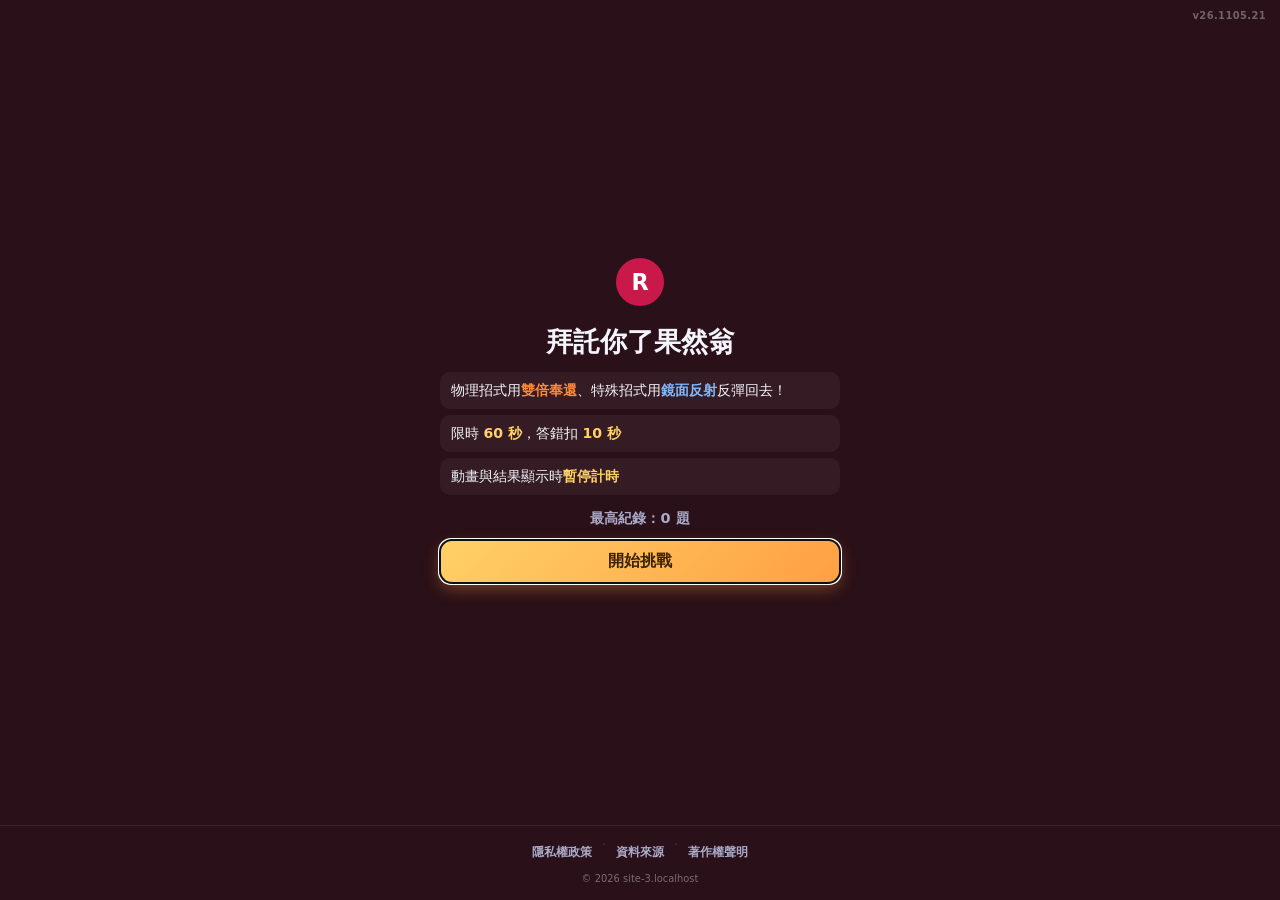
==== commit c0036baf: "fix title" ====
--- a/index.html
+++ b/index.html
@@ -680,13 +680,6 @@
       font-size: 1.2rem;
       text-align: center;
       letter-spacing: .04em;
-    }
-
-    .legal-meta {
-      text-align: center;
-      color: rgba(255, 255, 255, .38);
-      font-size: .7rem;
-      margin: 0 0 16px;
     }
 
     .legal-panel h4 {
@@ -1362,7 +1355,7 @@
     <div class="ver">v${VERSION}</div>
     <div class="cover-main">
       <div class="mark">R</div>
-      <div class="sheet-title" id="verdict">果然翁，就交給你了</div>
+      <div class="sheet-title" id="verdict">拜託你了果然翁</div>
       <ul class="rules">
         <li>物理招式用<b class="c">雙倍奉還</b>、特殊招式用<b class="m">鏡面反射</b>反彈回去！</li>
         <li>限時 <b>${TIME_LIMIT} 秒</b>，答錯扣 <b>${PENALTY} 秒</b></li>
@@ -1383,7 +1376,6 @@
       <div class="legal-bar"><button type="button" class="legal-back" data-close>← 返回</button></div>
       <div class="legal-inner">
         <h3>隱私權政策</h3>
-        <p class="legal-meta">生效日期：2026年11月5日</p>
         <h4>一、適用範圍</h4>
         <p>本政策適用於本網站所提供之網頁遊戲服務。使用者進入或使用本網站，即表示已閱讀並瞭解本政策之內容。</p>
         <h4>二、個人資料之蒐集</h4>
@@ -1404,7 +1396,6 @@
       <div class="legal-bar"><button type="button" class="legal-back" data-close>← 返回</button></div>
       <div class="legal-inner">
         <h3>資料來源說明</h3>
-        <p class="legal-meta">最後更新：2026年11月5日</p>
         <h4>一、遊戲數值與名稱</h4>
         <p>本網站所使用之寶可夢中文名稱、屬性、招式名稱、招式威力、物理／特殊分類，以及各寶可夢可學會之招式清單，係整理自公開資料庫 <a href="https://pokeapi.co/" target="_blank" rel="noopener noreferrer">PokeAPI</a>（https://pokeapi.co/）。該資料庫之內容由其提供者維護，本網站不保證其完整、正確或即時。</p>
         <h4>二、圖像資料</h4>
@@ -1419,7 +1410,6 @@
       <div class="legal-bar"><button type="button" class="legal-back" data-close>← 返回</button></div>
       <div class="legal-inner">
         <h3>著作權聲明</h3>
-        <p class="legal-meta">最後更新：2026年11月5日</p>
         <h4>一、非官方聲明</h4>
         <p>本網站為獨立製作之非官方粉絲創作，與任天堂株式會社、株式会社ゲームフリーク、The Pokémon Company 及其關係企業無關，亦未經其授權、許可或贊助。</p>
         <h4>二、權利歸屬</h4>
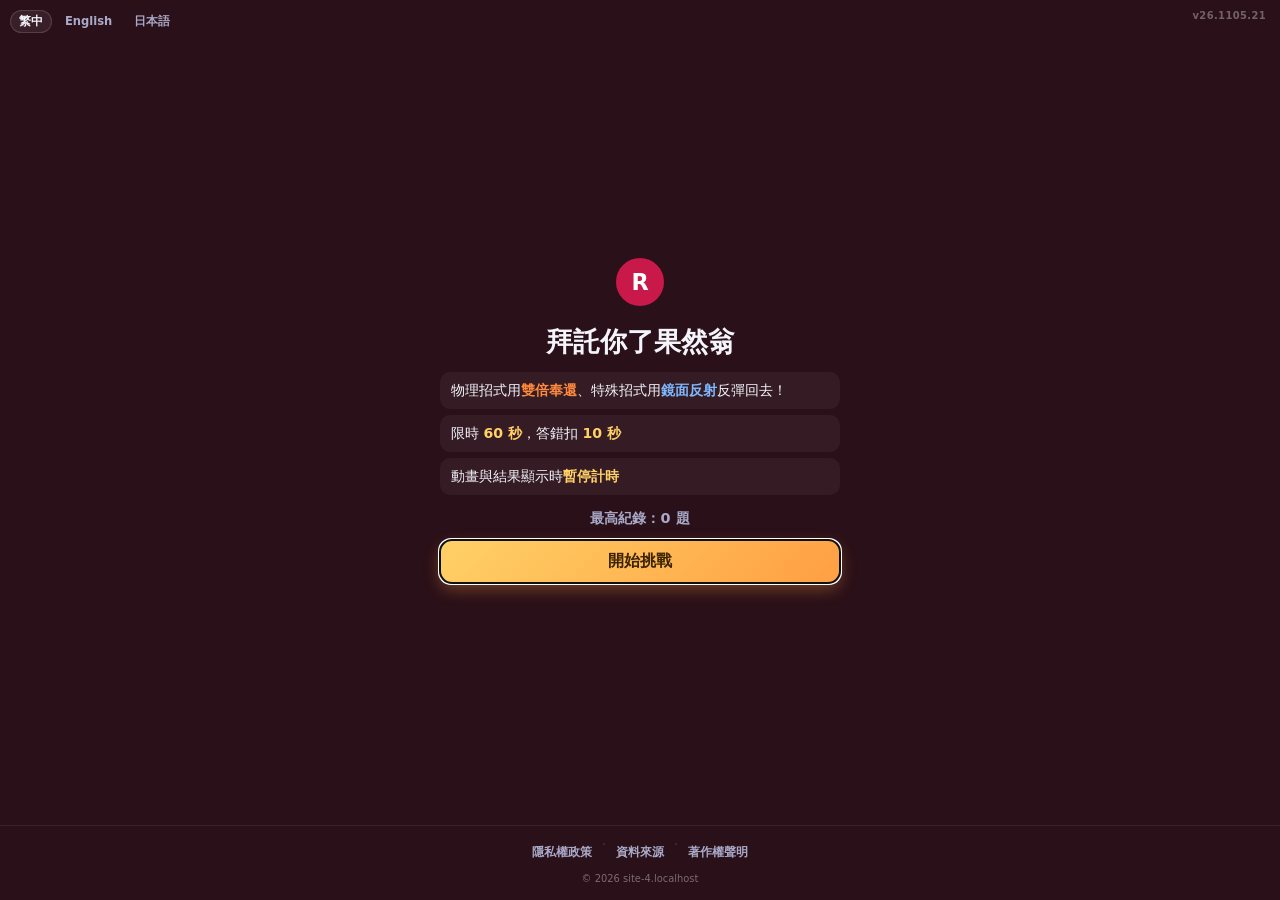
==== commit 3db2cee4: "Add English and Japanese locales with crawlable URLs Keep Traditional Chinese as the default (and x-" ====
--- a/index.html
+++ b/index.html
@@ -1,1070 +1,58 @@
 <!DOCTYPE html>
-<html lang="zh-Hant">
+<html lang="zh-Hant" data-root="./">
 
 <head>
   <meta charset="UTF-8">
   <meta name="viewport" content="width=device-width, initial-scale=1">
+  <!-- Default locale is zh-Hant (original Traditional Chinese site). EN is /en/, JA is /ja/. x-default points at /. -->
   <title>そう...ソーナンス！</title>
-  <style>
-    :root {
-      --bg: #2a1018;
-      --card: rgba(255, 255, 255, 0.07);
-      --border: rgba(255, 255, 255, 0.14);
-      --text: #f4f4fb;
-      --muted: #a9a9c8;
-      --good: #2ecc71;
-      --bad: #ff5c6c;
-      --gold: #ffd166;
-      --counter: #ff8a3d;
-      --mirror: #7fb8ff;
-    }
-
-    * {
-      box-sizing: border-box;
-    }
-
-    body {
-      margin: 0;
-      min-height: 100dvh;
-      color: var(--text);
-      font-family: "PingFang TC", "Noto Sans TC", "Microsoft JhengHei", system-ui, sans-serif;
-      background: var(--bg);
-      display: flex;
-      justify-content: center;
-      padding: 12px 12px calc(12px + env(safe-area-inset-bottom));
-    }
-
-    .app {
-      width: 100%;
-      max-width: 560px;
-    }
-
-    header {
-      display: flex;
-      align-items: center;
-      justify-content: space-between;
-      gap: 8px;
-      margin-bottom: 10px;
-    }
-
-    h1 {
-      font-size: 1.05rem;
-      margin: 0;
-      letter-spacing: 1px;
-      display: flex;
-      align-items: center;
-      gap: 7px;
-      white-space: nowrap;
-    }
-
-    .rocket {
-      width: 24px;
-      height: 24px;
-      border-radius: 6px;
-      background: #c9184a;
-      color: #fff;
-      display: grid;
-      place-items: center;
-      font-weight: 900;
-      font-size: .95rem;
-      flex: none;
-    }
-
-    .stats {
-      display: flex;
-      gap: 6px;
-    }
-
-    .stat {
-      position: relative;
-      background: var(--card);
-      border: 1px solid var(--border);
-      border-radius: 999px;
-      padding: 4px 10px;
-      display: flex;
-      align-items: baseline;
-      gap: 4px;
-      white-space: nowrap;
-    }
-
-    .stat b {
-      font-size: .95rem;
-    }
-
-    .stat span {
-      font-size: .7rem;
-      color: var(--muted);
-    }
-
-    .stat.time b {
-      color: var(--gold);
-      font-variant-numeric: tabular-nums;
-      min-width: 2.4em;
-      text-align: right;
-    }
-
-    .stat.time.low {
-      border-color: var(--bad);
-      animation: pulse 1s ease-in-out infinite;
-    }
-
-    .stat.time.low b {
-      color: var(--bad);
-    }
-
-    @keyframes pulse {
-      50% {
-        box-shadow: 0 0 0 3px rgba(255, 92, 108, .3);
-      }
-    }
-
-    .penalty {
-      position: absolute;
-      left: 50%;
-      top: 100%;
-      transform: translateX(-50%);
-      color: var(--bad);
-      font-weight: 900;
-      font-size: .9rem;
-      white-space: nowrap;
-      pointer-events: none;
-      animation: penalty 1.1s ease-out forwards;
-      text-shadow: 0 1px 3px rgba(0, 0, 0, .5);
-    }
-
-    @keyframes penalty {
-      0% {
-        opacity: 0;
-        transform: translate(-50%, -6px);
-      }
-
-      15% {
-        opacity: 1;
-      }
-
-      100% {
-        opacity: 0;
-        transform: translate(-50%, 14px);
-      }
-    }
-
-    .timebar {
-      height: 5px;
-      border-radius: 999px;
-      background: rgba(255, 255, 255, .1);
-      overflow: hidden;
-      margin: 0 0 10px;
-    }
-
-    .timebar i {
-      display: block;
-      height: 100%;
-      background: linear-gradient(90deg, #ffd166, #ff9f43);
-      transform-origin: left;
-    }
-
-    .timebar.low i {
-      background: var(--bad);
-    }
-
-    .timebar.paused i {
-      opacity: .5;
-    }
-
-    .card {
-      background: var(--card);
-      border: 1px solid var(--border);
-      border-radius: 18px;
-      padding: 12px;
-      backdrop-filter: blur(10px);
-      box-shadow: 0 20px 50px rgba(0, 0, 0, .3);
-    }
-
-    .scene {
-      --sh: clamp(250px, 40dvh, 360px);
-      position: relative;
-      height: var(--sh);
-      border-radius: 16px;
-      overflow: hidden;
-      background: linear-gradient(180deg, rgba(140, 200, 255, .22) 0%, rgba(140, 200, 255, .06) 50%, rgba(120, 210, 130, .16) 100%);
-    }
-
-    .side {
-      position: absolute;
-      width: calc(var(--sh) * .46);
-      height: calc(var(--sh) * .46);
-      transition: transform .45s cubic-bezier(.2, .8, .2, 1);
-    }
-
-    .side.foe {
-      right: 5%;
-      top: 7%;
-    }
-
-    .side.me {
-      left: 3%;
-      bottom: 3%;
-      width: calc(var(--sh) * .52);
-      height: calc(var(--sh) * .52);
-    }
-
-    .plat {
-      position: absolute;
-      left: -12%;
-      width: 124%;
-      bottom: 0;
-      height: 26%;
-      border-radius: 50%;
-      background: radial-gradient(ellipse at 50% 40%, #9be07f 0%, #6cbf5a 45%, #3f8a3a 75%, #2e6a2c 100%);
-      box-shadow: inset 0 -5px 0 rgba(0, 0, 0, .18), 0 8px 18px rgba(0, 0, 0, .3);
-    }
-
-    .side img {
-      position: absolute;
-      left: 0;
-      right: 0;
-      bottom: 10%;
-      margin: auto;
-      width: 100%;
-      height: 92%;
-      object-fit: contain;
-      filter: drop-shadow(0 8px 10px rgba(0, 0, 0, .4));
-      border: 0;
-      outline: 0;
-    }
-
-    /* Browsers draw a placeholder border for an <img> with no src, still loading, or broken; keep it invisible until a real image has loaded. */
-    .side img:not(.loaded) {
-      visibility: hidden;
-    }
-
-    .side.me img {
-      transform: scaleX(-1);
-    }
-
-    .info {
-      position: absolute;
-      z-index: 2;
-      padding: 6px 10px;
-      border-radius: 12px;
-      background: rgba(14, 12, 36, .62);
-      border: 1px solid var(--border);
-      max-width: 46%;
-      transition: opacity .3s, transform .3s;
-    }
-
-    .info.foe-info {
-      top: 10px;
-      left: 10px;
-    }
-
-    .info.me-info {
-      right: 10px;
-      bottom: 12px;
-      text-align: right;
-    }
-
-    .mon-name {
-      font-size: 1.05rem;
-      font-weight: 800;
-      line-height: 1.2;
-    }
-
-    .mon-sub {
-      color: var(--muted);
-      font-size: .68rem;
-    }
-
-    .types {
-      display: flex;
-      gap: 5px;
-      margin-top: 4px;
-      flex-wrap: wrap;
-    }
-
-    .me-info .types {
-      justify-content: flex-end;
-    }
-
-    .type {
-      display: inline-block;
-      padding: 2px 9px;
-      border-radius: 999px;
-      font-weight: 700;
-      font-size: .74rem;
-      color: #fff;
-      text-shadow: 0 1px 2px rgba(0, 0, 0, .35);
-      box-shadow: inset 0 -2px 0 rgba(0, 0, 0, .18);
-    }
-
-    .orb {
-      position: absolute;
-      z-index: 3;
-      width: 34px;
-      height: 34px;
-      margin: -17px 0 0 -17px;
-      border-radius: 50%;
-      pointer-events: none;
-      box-shadow: 0 0 18px 6px rgba(255, 255, 255, .55), inset 0 0 8px rgba(255, 255, 255, .8);
-    }
-
-    .orb.counter {
-      background: radial-gradient(circle, #fff 0 20%, var(--counter) 55%, #c2410c);
-      width: 46px;
-      height: 46px;
-      margin: -23px 0 0 -23px;
-      box-shadow: 0 0 26px 10px rgba(255, 138, 61, .7);
-    }
-
-    .orb.mirror {
-      background: conic-gradient(from 0deg, #ff7aa2, #ffd166, #7cf2b0, #7fb8ff, #c58bff, #ff7aa2);
-      width: 46px;
-      height: 46px;
-      margin: -23px 0 0 -23px;
-      box-shadow: 0 0 26px 10px rgba(127, 184, 255, .7);
-    }
-
-    .dialog {
-      position: relative;
-      margin: 10px auto 0;
-      background: #fbfbff;
-      color: #22223a;
-      border: 4px solid #4a4f86;
-      border-radius: 12px;
-      box-shadow: inset 0 0 0 3px #c9cdf2, 0 6px 16px rgba(0, 0, 0, .3);
-      padding: 8px 30px 8px 14px;
-      min-height: 62px;
-      font-weight: 800;
-      font-size: 1rem;
-      letter-spacing: .5px;
-      line-height: 1.45;
-      transition: opacity .2s;
-    }
-
-    .dialog .ask {
-      display: block;
-      font-size: .86rem;
-      font-weight: 700;
-      color: #c9184a;
-      letter-spacing: 0;
-      opacity: 0;
-      transition: opacity .2s;
-    }
-
-    .dialog.done .ask {
-      opacity: 1;
-    }
-
-    .dialog .mv {
-      color: #c9184a;
-    }
-
-    .dialog .caret {
-      position: absolute;
-      right: 12px;
-      bottom: 6px;
-      font-style: normal;
-      font-size: .7rem;
-      color: #e64a4a;
-      opacity: 0;
-    }
-
-    .dialog.done .caret {
-      opacity: 1;
-      animation: bob .8s ease-in-out infinite;
-    }
-
-    @keyframes bob {
-      50% {
-        transform: translateY(3px);
-      }
-    }
-
-    .choices {
-      display: grid;
-      grid-template-columns: 1fr 1fr;
-      gap: 10px;
-      margin-top: 10px;
-    }
-
-    .choice {
-      border: none;
-      border-radius: 16px;
-      padding: 12px;
-      cursor: pointer;
-      color: #fff;
-      font: inherit;
-      text-align: left;
-      position: relative;
-      box-shadow: 0 6px 16px rgba(0, 0, 0, .25), inset 0 -3px 0 rgba(0, 0, 0, .2);
-      transition: transform .12s, opacity .25s, box-shadow .2s;
-    }
-
-    .choice:hover:not(:disabled) {
-      transform: translateY(-3px);
-    }
-
-    .choice:disabled {
-      cursor: default;
-    }
-
-    .choice .cname {
-      font-size: 1.15rem;
-      font-weight: 900;
-      text-shadow: 0 1px 3px rgba(0, 0, 0, .4);
-    }
-
-    .choice .cdesc {
-      font-size: .75rem;
-      margin-top: 4px;
-      opacity: .95;
-    }
-
-    .choice .key {
-      position: absolute;
-      right: 10px;
-      top: 10px;
-      font-size: .7rem;
-      font-weight: 800;
-      background: rgba(0, 0, 0, .25);
-      border-radius: 6px;
-      padding: 1px 6px;
-    }
-
-    .choice.counter {
-      background: linear-gradient(135deg, #ff9f43, #e8590c);
-    }
-
-    .choice.mirror {
-      background: linear-gradient(135deg, #74b9ff, #6c5ce7);
-    }
-
-    .choice.correct {
-      outline: 3px solid var(--good);
-      outline-offset: 2px;
-    }
-
-    .choice.wrong {
-      outline: 3px solid var(--bad);
-      outline-offset: 2px;
-    }
-
-    .revealed .choice:not(.correct):not(.wrong) {
-      opacity: .5;
-    }
-
-    .note {
-      margin: 10px 0 0;
-      text-align: center;
-      color: var(--muted);
-      font-size: .72rem;
-    }
-
-    .legal {
-      margin: 10px 0 0;
-      font-size: .65rem;
-      color: var(--muted);
-      line-height: 1.45;
-      font-weight: 500;
-    }
-
-    .enc .side.foe {
-      transform: translateX(130%);
-    }
-
-    .enc .foe-info {
-      opacity: 0;
-      transform: translateY(-6px);
-    }
-
-    .enc:not(.s-dialog) .dialog {
-      opacity: 0;
-    }
-
-    .wait .choice {
-      opacity: 0;
-      transform: translateY(12px);
-      pointer-events: none;
-    }
-
-    .wait .choice:nth-child(2) {
-      transition-delay: .06s;
-    }
-
-    .no-trans,
-    .no-trans * {
-      transition: none !important;
-    }
-
-    .modal {
-      position: fixed;
-      inset: 0;
-      z-index: 40;
-      display: grid;
-      place-items: center;
-      padding: 16px;
-      background: rgba(8, 8, 22, .6);
-      opacity: 0;
-      visibility: hidden;
-      transition: opacity .2s, visibility 0s .2s;
-    }
-
-    .modal.show {
-      opacity: 1;
-      visibility: visible;
-      transition: opacity .2s;
-    }
-
-    .sheet {
-      position: relative;
-      width: min(400px, 100%);
-      text-align: center;
-      background: #2e1a24;
-      border: 1px solid var(--border);
-      border-radius: 20px;
-      padding: 38px 16px 16px;
-      margin-top: 24px;
-      box-shadow: 0 24px 60px rgba(0, 0, 0, .55);
-      transform: translateY(24px) scale(.96);
-      transition: transform .28s cubic-bezier(.2, .8, .2, 1);
-    }
-
-    .modal.show .sheet {
-      transform: none;
-    }
-
-    .modal.cover {
-      padding: 0;
-      background: var(--bg);
-      place-items: stretch;
-    }
-
-    .modal.cover .sheet {
-      width: 100%;
-      max-width: none;
-      min-height: 100%;
-      margin: 0;
-      border: 0;
-      border-radius: 0;
-      background: var(--bg);
-      box-shadow: none;
-      transform: none;
-      padding: 0;
-      display: flex;
-      flex-direction: column;
-      justify-content: stretch;
-      align-items: stretch;
-      position: relative;
-    }
-
-    .modal.cover .mark {
-      position: static;
-      margin: 0 auto 14px;
-      border-color: var(--bg);
-    }
-
-    .modal.cover .sheet-title {
-      font-size: 1.7rem;
-    }
-
-    .modal.cover .rules,
-    .modal.cover .record,
-    .modal.cover .next {
-      width: min(400px, 100%);
-    }
-
-    .cover-main {
-      flex: 1;
-      display: flex;
-      flex-direction: column;
-      justify-content: center;
-      align-items: center;
-      padding: 28px 22px 16px;
-      width: 100%;
-    }
-
-    .cover-foot {
-      width: 100%;
-      padding: 12px 22px calc(16px + env(safe-area-inset-bottom));
-      border-top: 1px solid rgba(255, 255, 255, .08);
-      text-align: center;
-    }
-
-    .cover-links {
-      display: flex;
-      justify-content: center;
-      flex-wrap: wrap;
-      gap: 4px 0;
-      font-size: .75rem;
-    }
-
-    .cover-links button {
-      background: none;
-      border: 0;
-      color: var(--muted);
-      font: inherit;
-      font-weight: 700;
-      cursor: pointer;
-      padding: 6px 10px;
-    }
-
-    .cover-links button:hover {
-      color: var(--text);
-    }
-
-    .cover-links span {
-      color: rgba(255, 255, 255, .2);
-    }
-
-    .cover-copy {
-      margin: 6px 0 0;
-      font-size: .62rem;
-      color: rgba(255, 255, 255, .38);
-    }
-
-    .ver {
-      position: absolute;
-      top: 10px;
-      right: 14px;
-      z-index: 3;
-      font-size: .62rem;
-      font-weight: 600;
-      color: rgba(255, 255, 255, .34);
-      letter-spacing: .04em;
-      font-variant-numeric: tabular-nums;
-      pointer-events: none;
-    }
-
-    .legal-panel {
-      display: none;
-      position: absolute;
-      inset: 0;
-      z-index: 2;
-      background: var(--bg);
-      padding: 0;
-      overflow: auto;
-      text-align: left;
-    }
-
-    .legal-panel.open {
-      display: flex;
-      flex-direction: column;
-    }
-
-    .legal-bar {
-      flex: none;
-      display: flex;
-      align-items: center;
-      padding: 10px 8px 10px 4px;
-      border-bottom: 1px solid rgba(255, 255, 255, .08);
-      background: var(--bg);
-    }
-
-    .legal-back {
-      background: none;
-      border: 0;
-      color: var(--muted);
-      font: inherit;
-      font-size: .88rem;
-      font-weight: 700;
-      cursor: pointer;
-      padding: 8px 12px;
-    }
-
-    .legal-back:hover {
-      color: var(--text);
-    }
-
-    .legal-panel h3 {
-      margin: 4px 0 4px;
-      font-size: 1.2rem;
-      text-align: center;
-      letter-spacing: .04em;
-    }
-
-    .legal-panel h4 {
-      margin: 14px 0 6px;
-      font-size: .86rem;
-      color: var(--text);
-      font-weight: 800;
-    }
-
-    .legal-panel p,
-    .legal-panel li {
-      color: var(--muted);
-      font-size: .8rem;
-      line-height: 1.7;
-      font-weight: 500;
-    }
-
-    .legal-panel p {
-      margin: 0 0 8px;
-    }
-
-    .legal-panel ul {
-      margin: 0 0 10px;
-      padding-left: 1.15em;
-    }
-
-    .legal-panel a {
-      color: #ffb4c4;
-    }
-
-    .legal-inner {
-      flex: 1;
-      overflow: auto;
-      max-width: 440px;
-      width: 100%;
-      margin: 0 auto;
-      padding: 18px 22px calc(20px + env(safe-area-inset-bottom));
-    }
-
-    .mark {
-      position: absolute;
-      top: -28px;
-      left: 0;
-      right: 0;
-      margin: auto;
-      width: 56px;
-      height: 56px;
-      border-radius: 50%;
-      display: grid;
-      place-items: center;
-      font-size: 1.7rem;
-      font-weight: 900;
-      color: #fff;
-      border: 4px solid #2e1a24;
-    }
-
-    .good .mark {
-      background: var(--good);
-    }
-
-    .bad .mark {
-      background: var(--bad);
-    }
-
-    .neutral .mark {
-      background: #c9184a;
-      font-size: 1.4rem;
-    }
-
-    .verdict,
-    .sheet-title {
-      font-size: 1.35rem;
-      font-weight: 900;
-    }
-
-    .good .verdict {
-      color: var(--good);
-    }
-
-    .bad .verdict {
-      color: var(--bad);
-    }
-
-    .penalty-note {
-      color: var(--bad);
-      font-size: .85rem;
-      font-weight: 800;
-      margin-top: 2px;
-    }
-
-    .streak-note {
-      color: var(--gold);
-      font-size: .85rem;
-      font-weight: 700;
-      margin-top: 2px;
-    }
-
-    .move-card {
-      margin: 12px 0;
-      padding: 12px;
-      border-radius: 14px;
-      background: rgba(255, 255, 255, .06);
-    }
-
-    .move-card .mvname {
-      font-size: 1.25rem;
-      font-weight: 900;
-      margin-top: 6px;
-    }
-
-    .move-card .meta {
-      color: var(--muted);
-      font-size: .8rem;
-      margin-top: 2px;
-    }
-
-    .cat {
-      display: inline-block;
-      margin-top: 8px;
-      padding: 3px 12px;
-      border-radius: 999px;
-      font-weight: 900;
-      font-size: .9rem;
-    }
-
-    .cat.phys {
-      background: rgba(255, 138, 61, .2);
-      color: var(--counter);
-      box-shadow: inset 0 0 0 2px var(--counter);
-    }
-
-    .cat.spec {
-      background: rgba(127, 184, 255, .18);
-      color: var(--mirror);
-      box-shadow: inset 0 0 0 2px var(--mirror);
-    }
-
-    .explain {
-      color: var(--muted);
-      font-size: .88rem;
-      line-height: 1.6;
-      margin-bottom: 14px;
-    }
-
-    .explain b {
-      color: var(--text);
-    }
-
-    .rules {
-      list-style: none;
-      padding: 0;
-      margin: 12px 0 14px;
-      display: grid;
-      gap: 6px;
-      text-align: left;
-      font-size: .88rem;
-    }
-
-    .rules li {
-      background: rgba(255, 255, 255, .05);
-      border-radius: 10px;
-      padding: 8px 11px;
-      line-height: 1.5;
-    }
-
-    .rules b {
-      color: var(--gold);
-    }
-
-    .rules .c {
-      color: var(--counter);
-    }
-
-    .rules .m {
-      color: var(--mirror);
-    }
-
-    .big-score {
-      font-size: 3.2rem;
-      font-weight: 900;
-      color: var(--gold);
-      line-height: 1;
-      margin-top: 8px;
-    }
-
-    .big-score small {
-      font-size: 1rem;
-      color: var(--muted);
-      font-weight: 700;
-      margin-left: 4px;
-    }
-
-    .summary {
-      display: grid;
-      grid-template-columns: repeat(3, 1fr);
-      gap: 6px;
-      margin: 14px 0;
-    }
-
-    .summary div {
-      background: rgba(255, 255, 255, .05);
-      border-radius: 10px;
-      padding: 8px 4px;
-    }
-
-    .summary b {
-      display: block;
-      font-size: 1.1rem;
-    }
-
-    .summary span {
-      font-size: .72rem;
-      color: var(--muted);
-    }
-
-    .record {
-      font-weight: 800;
-      color: var(--muted);
-      font-size: .9rem;
-    }
-
-    .record.new {
-      color: var(--gold);
-    }
-
-    .next {
-      width: 100%;
-      border: none;
-      border-radius: 12px;
-      padding: 11px 26px;
-      font: inherit;
-      font-weight: 800;
-      cursor: pointer;
-      background: linear-gradient(135deg, #ffd166, #ff9f43);
-      color: #3b2300;
-      box-shadow: 0 6px 16px rgba(255, 159, 67, .35);
-    }
-
-    .next:hover {
-      filter: brightness(1.08);
-    }
-
-    .t-normal {
-      background: #9fa19f
-    }
-
-    .t-fire {
-      background: #e62829
-    }
-
-    .t-water {
-      background: #2980ef
-    }
-
-    .t-electric {
-      background: #e6b800
-    }
-
-    .t-grass {
-      background: #3fa129
-    }
-
-    .t-ice {
-      background: #3dcef3
-    }
-
-    .t-fighting {
-      background: #ff8000
-    }
-
-    .t-poison {
-      background: #9141cb
-    }
-
-    .t-ground {
-      background: #915121
-    }
-
-    .t-flying {
-      background: #81b9ef
-    }
-
-    .t-psychic {
-      background: #ef4179
-    }
-
-    .t-bug {
-      background: #91a119
-    }
-
-    .t-rock {
-      background: #afa981
-    }
-
-    .t-ghost {
-      background: #704170
-    }
-
-    .t-dragon {
-      background: #5060e1
-    }
-
-    .t-dark {
-      background: #50413f
-    }
-
-    .t-steel {
-      background: #60a1b8
-    }
-
-    .t-fairy {
-      background: #ef70ef
-    }
-
-    @media (max-width: 460px) {
-      .stats {
-        gap: 4px;
-      }
-
-      .stat {
-        padding: 4px 7px;
-        gap: 3px;
-      }
-
-      h1 {
-        gap: 5px;
-        font-size: .9rem;
-        letter-spacing: 0;
-      }
-
-      .scene {
-        --sh: clamp(230px, 40dvh, 340px);
-      }
-
-      .choice .cname {
-        font-size: 1.05rem;
-      }
-    }
-
-    @media (max-width: 400px) {
-      h1 {
-        font-size: .84rem;
-      }
-    }
-
-    @media (max-width: 388px) {
-      .stat.tally>span {
-        display: none;
-      }
-    }
-
-    @media (max-width: 362px) {
-      .stat.best {
-        display: none;
-      }
-    }
-
-    @media (prefers-reduced-motion: reduce) {
-
-      .side,
-      .info,
-      .choice,
-      .sheet {
-        transition: opacity .2s ease !important;
-        transform: none !important;
-      }
-
-      .side.me img {
-        transform: scaleX(-1) !important;
-      }
-
-      .stat.time.low,
-      .dialog.done .caret {
-        animation: none;
-      }
-    }
-  </style>
+  <meta name="description" content="用果然翁的雙倍奉還與鏡面反射，判斷對手招式是物理還是特殊的限時測驗。">
+  <link rel="canonical" href="https://alliewww.github.io/sonansu/">
+  <link rel="alternate" hreflang="zh-Hant" href="https://alliewww.github.io/sonansu/">
+  <link rel="alternate" hreflang="en" href="https://alliewww.github.io/sonansu/en/">
+  <link rel="alternate" hreflang="ja" href="https://alliewww.github.io/sonansu/ja/">
+  <link rel="alternate" hreflang="x-default" href="https://alliewww.github.io/sonansu/">
+  <meta property="og:type" content="website">
+  <meta property="og:locale" content="zh_TW">
+  <meta property="og:locale:alternate" content="zh_TW">
+  <meta property="og:locale:alternate" content="en_US">
+  <meta property="og:locale:alternate" content="ja_JP">
+  <meta property="og:title" content="そう...ソーナンス！">
+  <meta property="og:description" content="用果然翁的雙倍奉還與鏡面反射，判斷對手招式是物理還是特殊的限時測驗。">
+  <meta property="og:url" content="https://alliewww.github.io/sonansu/">
+  <link rel="stylesheet" href="style.css">
+  <script>
+    (function () {
+      var map = { "zh-Hant": "", en: "en/", ja: "ja/" };
+      var path = location.pathname.replace(/index\.html$/, "");
+      var root = location.origin + path.replace(/\/(en|ja)\/?$/, "/");
+      if (!root.endsWith("/")) root += "/";
+      function abs(code) { return root + map[code]; }
+      var loc = document.documentElement.lang;
+      var canon = document.querySelector('link[rel="canonical"]');
+      if (canon) canon.href = abs(loc);
+      document.querySelectorAll('link[rel="alternate"][hreflang]').forEach(function (el) {
+        var h = el.getAttribute("hreflang");
+        if (h === "x-default") el.href = abs("zh-Hant");
+        else if (map[h] !== undefined) el.href = abs(h);
+      });
+      var og = document.querySelector('meta[property="og:url"]');
+      if (og) og.setAttribute("content", abs(loc));
+    })();
+  </script>
 </head>
 
 <body>
   <div class="app">
+    <nav class="lang-switch" aria-label="語言">
+      <a href="./" hreflang="zh-Hant" lang="zh-Hant" aria-current="page">繁中</a>
+      <a href="./en/" hreflang="en" lang="en">English</a>
+      <a href="./ja/" hreflang="ja" lang="ja">日本語</a>
+    </nav>
     <header>
       <h1><span class="rocket">R</span>そう...ソーナンス！</h1>
       <div class="stats">
-        <div class="stat time" id="timeStat"><span aria-label="時間">⏱</span><b id="time">60.0</b></div>
+        <div class="stat time" id="timeStat"><span aria-label="time">⏱</span><b id="time">60.0</b></div>
         <div class="stat tally"><span>答對</span><b><span id="score">0</span>/<span id="rounds">0</span></b></div>
         <div class="stat best"><span>最高</span><b id="best">0</b></div>
       </div>
@@ -1108,477 +96,8 @@
     <div class="sheet" id="sheet"></div>
   </div>
   <script src="game-data.js"></script>
-  <script>
-    const TYPES = {
-      normal: "一般", fire: "火", water: "水", electric: "電", grass: "草", ice: "冰",
-      fighting: "格鬥", poison: "毒", ground: "地面", flying: "飛行", psychic: "超能力", bug: "蟲",
-      rock: "岩石", ghost: "幽靈", dragon: "龍", dark: "惡", steel: "鋼", fairy: "妖精"
-    };
-    const CATS = ["物理", "特殊"];
-    const REFLECT = ["雙倍奉還", "鏡面反射"];
-    const TIME_LIMIT = 60;
-    const PENALTY = 10;
-    const VERSION = "26.1105.21";
-    const MOVES = window.MOVES.map(([name, type, cat, power]) => ({ name, type, cat, power }));
-    const MONS = window.MONS.map(([id, name, types, moves]) => ({ id, name, types, moves }));
-
-    const $ = id => document.getElementById(id);
-    const rand = arr => arr[Math.floor(Math.random() * arr.length)];
-    const reduceMotion = () => matchMedia("(prefers-reduced-motion: reduce)").matches;
-    const spriteUrl = id => `https://raw.githubusercontent.com/PokeAPI/sprites/master/sprites/pokemon/other/official-artwork/${id}.png`;
-    const FALLBACK = "data:image/svg+xml;utf8," + encodeURIComponent(
-      `<svg xmlns="http://www.w3.org/2000/svg" viewBox="0 0 100 100"><circle cx="50" cy="50" r="44" fill="#fff" stroke="#222" stroke-width="5"/><path d="M6 50a44 44 0 0 1 88 0z" fill="#ff4d4d" stroke="#222" stroke-width="5"/><circle cx="50" cy="50" r="13" fill="#fff" stroke="#222" stroke-width="5"/></svg>`);
-
-    const state = {
-      phase: "idle", score: 0, rounds: 0, streak: 0, maxStreak: 0, timeLeft: TIME_LIMIT, timerRunning: false,
-      best: +(localStorage.getItem("wob-best") || 0), round: null, answered: false, animating: false, modalKind: null
-    };
-
-    /* Round generation: pick a random opponent, then physical or special with equal chance
-       (if the opponent can learn that category), then a random damaging move of that category it can learn. */
-    function generateRound(lastId) {
-      for (; ;) {
-        const mon = rand(MONS);
-        if (mon.id === lastId) continue;
-        const byCat = [0, 1].map(c => mon.moves.filter(i => MOVES[i].cat === c));
-        const cats = [0, 1].filter(c => byCat[c].length);
-        const cat = rand(cats);
-        return { mon, move: MOVES[rand(byCat[cat])] };
-      }
-    }
-
-    const upcoming = [];
-    const preloaded = [];
-    function fillUpcoming() {
-      while (upcoming.length < 3) {
-        const round = generateRound((upcoming.at(-1) || state.round)?.mon.id);
-        const im = new Image();
-        im.src = spriteUrl(round.mon.id);
-        preloaded.push(im);
-        if (preloaded.length > 8) preloaded.shift();
-        upcoming.push(round);
-      }
-    }
-    function takeRound() {
-      fillUpcoming();
-      const round = upcoming.shift();
-      fillUpcoming();
-      return round;
-    }
-
-    function setSprite(img, url) {
-      img.classList.remove("loaded");
-      img.onload = () => { if (img.naturalWidth) img.classList.add("loaded"); };
-      img.onerror = () => { img.onerror = null; img.src = FALLBACK; };
-      img.src = url;
-      if (img.complete && img.naturalWidth) img.classList.add("loaded");
-    }
-    function spriteReady(img, ms) {
-      return new Promise(r => {
-        if (img.classList.contains("loaded")) return r();
-        const t = setTimeout(r, ms);
-        img.addEventListener("load", () => { clearTimeout(t); r(); }, { once: true });
-      });
-    }
-
-    function renderStats() {
-      $("score").textContent = state.score; $("rounds").textContent = state.rounds; $("best").textContent = state.best;
-      renderTime();
-    }
-    function renderTime() {
-      const low = state.phase === "playing" && state.timeLeft <= 10;
-      $("time").textContent = state.timeLeft.toFixed(1);
-      $("timeStat").classList.toggle("low", low);
-      $("timebar").classList.toggle("low", low);
-      $("timebar").classList.toggle("paused", state.phase === "playing" && !state.timerRunning);
-      $("timeFill").style.transform = `scaleX(${state.timeLeft / TIME_LIMIT})`;
-    }
-    let lastTick = performance.now();
-    let catchUp = false;
-    let windowBlurred = false;
-    let bgClock = 0;
-
-    function pageAway() {
-      return document.hidden || windowBlurred;
-    }
-    function advanceClock(now) {
-      let elapsed = now - lastTick;
-      // A focused, visible tab still ignores a single long hitch. Switching windows
-      // stops rAF, so that gap is real time — including the frame after you return.
-      const away = pageAway();
-      if (!away && !catchUp && elapsed > 250) elapsed = 250;
-      if (!away) catchUp = false;
-      lastTick = now;
-      const dt = Math.max(0, elapsed) / 1000;
-      if (dt > 0 && state.phase === "playing" && state.timerRunning) {
-        state.timeLeft = Math.max(0, state.timeLeft - dt);
-        if (state.timeLeft === 0) timeUp();
-      }
-      renderTime();
-    }
-    function tick(now) {
-      advanceClock(now);
-      requestAnimationFrame(tick);
-    }
-    function syncBackgroundClock() {
-      clearInterval(bgClock);
-      bgClock = 0;
-      if (!pageAway()) return;
-      catchUp = true;
-      // Background timers are throttled; the timestamp delta still matches wall time.
-      bgClock = setInterval(() => advanceClock(performance.now()), 1000);
-    }
-    document.addEventListener("visibilitychange", syncBackgroundClock);
-    window.addEventListener("blur", () => { windowBlurred = true; syncBackgroundClock(); });
-    window.addEventListener("focus", () => { windowBlurred = false; syncBackgroundClock(); });
-
-    function centerIn(el) {
-      const s = $("scene").getBoundingClientRect(), r = el.getBoundingClientRect();
-      return [r.left + r.width / 2 - s.left, r.top + r.height * .45 - s.top];
-    }
-    function fly(cls, fromEl, toEl, ms) {
-      const orb = document.createElement("div");
-      orb.className = "orb " + cls;
-      $("scene").appendChild(orb);
-      const [x0, y0] = centerIn(fromEl), [x1, y1] = centerIn(toEl);
-      const anim = orb.animate([
-        { left: x0 + "px", top: y0 + "px", transform: "scale(.4)", opacity: 0 },
-        { opacity: 1, offset: .15 },
-        { left: x1 + "px", top: y1 + "px", transform: "scale(1.15)", opacity: 1 }
-      ], { duration: ms, easing: "cubic-bezier(.5,0,.8,.6)" });
-      return { anim, done: anim.finished.then(() => orb.remove(), () => orb.remove()), orb };
-    }
-    function shake(el, color) {
-      const img = el.querySelector("img");
-      const flip = el.id === "me" ? " scaleX(-1)" : "";
-      img.animate([
-        { transform: "translateX(0)" + flip, filter: "drop-shadow(0 8px 10px rgba(0,0,0,.4))" },
-        { transform: "translateX(-8px)" + flip, filter: `drop-shadow(0 0 14px ${color}) brightness(1.6)` },
-        { transform: "translateX(8px)" + flip },
-        { transform: "translateX(-5px)" + flip, filter: `drop-shadow(0 0 14px ${color}) brightness(1.6)` },
-        { transform: "translateX(0)" + flip, filter: "drop-shadow(0 8px 10px rgba(0,0,0,.4))" }
-      ], { duration: 420 });
-    }
-
-    let enc = null;
-    function skipEncounter() { if (enc && !enc.done) { enc.skipped = true; enc.wake?.(); } }
-    function sleeper(e) {
-      return ms => new Promise(r => {
-        if (e.skipped || e.cancelled) return r(false);
-        const t = setTimeout(() => { e.wake = null; r(true); }, ms);
-        e.wake = () => { clearTimeout(t); e.wake = null; r(false); };
-      });
-    }
-
-    function newRound() {
-      closeModal();
-      if (enc) { enc.cancelled = true; enc.wake?.(); }
-      const round = takeRound();
-      state.round = round;
-      state.answered = false;
-      state.animating = true;
-      const e = enc = { done: false, skipped: false, cancelled: false, wake: null };
-      const reduce = reduceMotion();
-      const sleep = sleeper(e);
-      const game = $("game"), dialog = $("dialog");
-      const text = `對手的${round.mon.name}即將使出「${round.move.name}」！`;
-      const setText = n => {
-        const prefix = `對手的${round.mon.name}即將使出「`;
-        const shown = text.slice(0, n);
-        $("dialogText").innerHTML = shown.length <= prefix.length ? shown
-          : prefix + `<span class="mv">${shown.slice(prefix.length, prefix.length + round.move.name.length)}</span>` + shown.slice(prefix.length + round.move.name.length);
-      };
-      const finish = () => {
-        if (e.cancelled) return;
-        game.classList.add("s-dialog");
-        game.classList.remove("enc", "wait", "revealed");
-        setText(text.length);
-        dialog.classList.add("done");
-        e.done = true;
-        state.animating = false;
-        state.timerRunning = state.phase === "playing";
-      };
-      (async () => {
-        game.classList.add("wait");
-        game.classList.remove("revealed");
-        document.querySelectorAll(".choice").forEach(b => { b.disabled = false; b.classList.remove("correct", "wrong"); });
-        dialog.classList.remove("done");
-        if (!reduce && !game.classList.contains("enc")) {
-          game.classList.add("enc");
-          if (!await sleep(420)) return finish();
-        }
-        game.classList.add("no-trans", "enc");
-        game.classList.remove("s-dialog");
-        $("dialogText").textContent = "";
-        $("foeName").textContent = round.mon.name;
-        $("foeId").textContent = "No." + String(round.mon.id).padStart(4, "0");
-        $("foeTypes").innerHTML = round.mon.types.map(t => `<span class="type t-${t}">${TYPES[t]}</span>`).join("");
-        setSprite($("foeImg"), spriteUrl(round.mon.id));
-        void game.offsetWidth;
-        game.classList.remove("no-trans");
-        await Promise.race([spriteReady($("foeImg"), 2500), new Promise(r => { e.wake = r; })]);
-        e.wake = null;
-        if (e.cancelled) return;
-        if (e.skipped || reduce) return finish();
-        game.classList.remove("enc");
-        if (!await sleep(480)) return finish();
-        game.classList.add("s-dialog");
-        for (let i = 1; i <= text.length; i++) {
-          setText(i);
-          if (!await sleep(32)) return finish();
-        }
-        finish();
-      })();
-    }
-
-    function closeModal() {
-      clearTimeout(state.modalTimer);
-      state.modalKind = null;
-      $("modal").classList.remove("show", "cover");
-    }
-    function showModal(kind, cls, html, btnId, onClick, delay = 0) {
-      const sheet = $("sheet");
-      $("modal").classList.toggle("cover", kind === "start");
-      sheet.className = "sheet " + cls;
-      sheet.innerHTML = html;
-      $(btnId).addEventListener("click", ev => { ev.stopPropagation(); onClick(); });
-      clearTimeout(state.modalTimer);
-      state.modalTimer = setTimeout(() => {
-        state.modalKind = kind;
-        $("modal").classList.add("show");
-        $(btnId).focus({ preventScroll: true });
-      }, reduceMotion() ? 0 : delay);
-    }
-
-    function showStart() {
-      showModal("start", "neutral", `
-    <div class="ver">v${VERSION}</div>
-    <div class="cover-main">
-      <div class="mark">R</div>
-      <div class="sheet-title" id="verdict">拜託你了果然翁</div>
-      <ul class="rules">
-        <li>物理招式用<b class="c">雙倍奉還</b>、特殊招式用<b class="m">鏡面反射</b>反彈回去！</li>
-        <li>限時 <b>${TIME_LIMIT} 秒</b>，答錯扣 <b>${PENALTY} 秒</b></li>
-        <li>動畫與結果顯示時<b>暫停計時</b></li>
-      </ul>
-      <div class="record">最高紀錄：${state.best} 題</div>
-      <button class="next" id="startBtn" style="margin-top:12px">開始挑戰</button>
-    </div>
-    <footer class="cover-foot">
-      <nav class="cover-links">
-        <button type="button" data-panel="privacy">隱私權政策</button><span>·</span>
-        <button type="button" data-panel="source">資料來源</button><span>·</span>
-        <button type="button" data-panel="copyright">著作權聲明</button>
-      </nav>
-      <p class="cover-copy">© 2026 <span id="copyHost"></span></p>
-    </footer>
-    <section class="legal-panel" id="panel-privacy" hidden>
-      <div class="legal-bar"><button type="button" class="legal-back" data-close>← 返回</button></div>
-      <div class="legal-inner">
-        <h3>隱私權政策</h3>
-        <h4>一、適用範圍</h4>
-        <p>本政策適用於本網站所提供之網頁遊戲服務。使用者進入或使用本網站，即表示已閱讀並瞭解本政策之內容。</p>
-        <h4>二、個人資料之蒐集</h4>
-        <p>本網站不要求使用者註冊或登入，亦不主動蒐集足以識別身分之個人資料（包括但不限於姓名、電子郵件、電話號碼或裝置識別碼）。本網站並未設置會員制度，亦未委託第三方進行廣告投放或流量分析。</p>
-        <h4>三、本機資料之處理</h4>
-        <p>為於同一裝置上顯示最高紀錄，本網站僅於使用者之瀏覽器本機儲存空間（Web Storage / localStorage）寫入一項分數資料，鍵名為 wob-best。該資料僅存於使用者裝置，不會傳輸至本網站營運者之伺服器。</p>
-        <h4>四、Cookie 與追蹤技術</h4>
-        <p>本網站不使用 Cookie，亦不使用分析、廣告或跨網站追蹤技術。</p>
-        <h4>五、第三方傳輸</h4>
-        <p>為顯示寶可夢圖像，使用者之瀏覽器可能向公開圖庫（PokeAPI Sprites，托管於 GitHub）發送圖像請求。該請求係瀏覽器為載入畫面所必要之連線，本網站營運者並不因此取得使用者之個人資料。有關該第三方之資料處理，請參閱其自行公布之政策。</p>
-        <h4>六、資料主體之權利</h4>
-        <p>使用者得隨時以瀏覽器之「清除網站資料」或同等功能，刪除本機所保存之最高紀錄。因本網站未蒐集個人資料，並無須另外提供查詢、更正或停止利用之申請程序。</p>
-        <h4>七、政策之修訂</h4>
-        <p>本政策如有修正，將於本頁更新生效日期後公布。建議使用者於使用本網站前自行參閱最新內容。</p>
-      </div>
-    </section>
-    <section class="legal-panel" id="panel-source" hidden>
-      <div class="legal-bar"><button type="button" class="legal-back" data-close>← 返回</button></div>
-      <div class="legal-inner">
-        <h3>資料來源說明</h3>
-        <h4>一、遊戲數值與名稱</h4>
-        <p>本網站所使用之寶可夢中文名稱、屬性、招式名稱、招式威力、物理／特殊分類，以及各寶可夢可學會之招式清單，係整理自公開資料庫 <a href="https://pokeapi.co/" target="_blank" rel="noopener noreferrer">PokeAPI</a>（https://pokeapi.co/）。該資料庫之內容由其提供者維護，本網站不保證其完整、正確或即時。</p>
-        <h4>二、圖像資料</h4>
-        <p>畫面所顯示之寶可夢圖像，係透過 PokeAPI Sprites 專案所提供之官方繪圖連結載入（<a href="https://github.com/PokeAPI/sprites" target="_blank" rel="noopener noreferrer">github.com/PokeAPI/sprites</a>）。圖像之著作權仍歸屬於原權利人，本網站並未取得授權，亦未對圖像主張任何權利。</p>
-        <h4>三、分類依據</h4>
-        <p>招式之物理攻擊或特殊攻擊分類，係依寶可夢系列自第四世代起所採用之官方招式分類。本網站不處理會因對戰狀況而改變分類之招式。</p>
-        <h4>四、引用目的</h4>
-        <p>前述資料僅供本網站非商業性粉絲遊戲之展示與遊玩使用，不得解釋為與資料原提供者或權利人存在合作、贊助或授權關係。</p>
-      </div>
-    </section>
-    <section class="legal-panel" id="panel-copyright" hidden>
-      <div class="legal-bar"><button type="button" class="legal-back" data-close>← 返回</button></div>
-      <div class="legal-inner">
-        <h3>著作權聲明</h3>
-        <h4>一、非官方聲明</h4>
-        <p>本網站為獨立製作之非官方粉絲創作，與任天堂株式會社、株式会社ゲームフリーク、The Pokémon Company 及其關係企業無關，亦未經其授權、許可或贊助。</p>
-        <h4>二、權利歸屬</h4>
-        <p>「ポケットモンスター」「Pokémon」「寶可夢」及其他相關名稱、角色、招式、圖像、標章與世界觀，其商標權、著作權及其他智慧財產權，均為各該權利人所有。本網站對前述內容不主張任何權利。</p>
-        <h4>三、本網站自行創作之部分</h4>
-        <p>除引用之名稱、資料與圖像外，本網站之網頁程式碼、版面配置及遊戲流程設計，由本網站營運者製作。在不侵害第三人權利之前提下，歡迎非商業性之瀏覽與遊玩。</p>
-        <h4>四、使用限制</h4>
-        <p>本網站以非營利方式提供，不收取費用，亦不刊登廣告或從事商品販售。使用者不得將本網站內容用於商業目的，或暗示本網站與權利人有任何關聯。</p>
-        <h4>五、權利人通知</h4>
-        <p>如權利人認為本網站之公開提供有侵害其權利之虞，本網站將於接獲有效通知後停止提供相關內容或下架本服務。</p>
-      </div>
-    </section>`, "startBtn", startGame);
-      wireCoverLegal();
-      const host = location.hostname.replace(/^www\./, "");
-      if ($("copyHost")) $("copyHost").textContent = host || location.host;
-    }
-
-    function coverPanelOpen() { return document.querySelector(".legal-panel.open"); }
-    function closeCoverPanels() {
-      document.querySelectorAll(".legal-panel").forEach(p => { p.classList.remove("open"); p.hidden = true; });
-      $("startBtn")?.focus({ preventScroll: true });
-    }
-    function wireCoverLegal() {
-      document.querySelectorAll(".cover-links [data-panel]").forEach(b => b.addEventListener("click", ev => {
-        ev.stopPropagation();
-        document.querySelectorAll(".legal-panel").forEach(p => { p.classList.remove("open"); p.hidden = true; });
-        const panel = $("panel-" + b.dataset.panel);
-        if (!panel) return;
-        panel.hidden = false;
-        panel.classList.add("open");
-        panel.querySelector("[data-close]")?.focus({ preventScroll: true });
-      }));
-      document.querySelectorAll("[data-close]").forEach(b => b.addEventListener("click", ev => { ev.stopPropagation(); closeCoverPanels(); }));
-    }
-
-    function startGame() {
-      Object.assign(state, { phase: "playing", score: 0, rounds: 0, streak: 0, maxStreak: 0, timeLeft: TIME_LIMIT, timerRunning: false });
-      renderStats();
-      newRound();
-    }
-
-    function choose(c) {
-      if (state.phase !== "playing" || state.answered || state.animating) return;
-      state.answered = true;
-      state.timerRunning = false;
-      const { mon, move } = state.round;
-      const ok = c === move.cat;
-      state.rounds++;
-      if (ok) { state.score++; state.streak++; state.maxStreak = Math.max(state.maxStreak, state.streak); }
-      else {
-        state.streak = 0;
-        state.timeLeft = Math.max(0, state.timeLeft - PENALTY);
-        $("timeStat").insertAdjacentHTML("beforeend", `<span class="penalty">−${PENALTY} 秒</span>`);
-        setTimeout(() => $("timeStat").querySelector(".penalty")?.remove(), 1200);
-      }
-      renderStats();
-      $("game").classList.add("revealed");
-      document.querySelectorAll(".choice").forEach((b, j) => {
-        b.disabled = true;
-        if (j === move.cat) b.classList.add("correct");
-        else if (j === c) b.classList.add("wrong");
-      });
-      const mv = `<span class="mv">${move.name}</span>`;
-      const finalText = ok
-        ? `果然翁使出了「${REFLECT[c]}」！加倍奉還給${mon.name}！`
-        : `果然翁使出了「${REFLECT[c]}」…但是失敗了！`;
-      const e = enc = { done: false, skipped: false, cancelled: false, wake: null };
-      const sleep = sleeper(e);
-      const orbs = [];
-      state.animating = true;
-      (async () => {
-        if (!reduceMotion()) {
-          if (!await sleep(300)) return;
-          $("dialog").classList.remove("done");
-          $("dialogText").innerHTML = `對手的${mon.name}使出了「${mv}」！`;
-          orbs.push(fly("t-" + move.type, $("foe"), $("me"), 280));
-          if (!await sleep(280)) return;
-          shake($("me"), ok ? "#fff" : "#ff5c6c");
-          if (!await sleep(200)) return;
-          $("dialogText").textContent = `果然翁使出了「${REFLECT[c]}」！`;
-          if (!await sleep(150)) return;
-          if (ok) {
-            orbs.push(fly(c ? "mirror" : "counter", $("me"), $("foe"), 260));
-            if (!await sleep(260)) return;
-            shake($("foe"), c ? "#7fb8ff" : "#ff8a3d");
-          }
-          $("dialogText").textContent = finalText;
-          await sleep(250);
-        }
-      })().then(() => {
-        if (e.cancelled) return;
-        orbs.forEach(o => o.anim.cancel());
-        $("dialog").classList.remove("done");
-        $("dialogText").textContent = finalText;
-        e.done = true;
-        state.animating = false;
-        if (state.timeLeft === 0) return timeUp();
-        showAnswer(ok, c, mon, move);
-      });
-    }
-
-    function showAnswer(ok, c, mon, move) {
-      showModal("answer", ok ? "good" : "bad", `
-    <div class="mark">${ok ? "✓" : "✕"}</div>
-    <div class="verdict" id="verdict">${ok ? "反擊成功！" : "反擊失敗！"}</div>
-    ${ok && state.streak >= 2 ? `<div class="streak-note">🔥 ${state.streak} 連勝中</div>` : ""}
-    ${ok ? "" : `<div class="penalty-note">⏱ −${PENALTY} 秒</div>`}
-    <div class="move-card">
-      <span class="type t-${move.type}">${TYPES[move.type]}</span>
-      <div class="mvname">${move.name}</div>
-      <div class="meta">${mon.name} 的招式${move.power ? `・威力 ${move.power}` : ""}</div>
-      <span class="cat ${move.cat ? "spec" : "phys"}">${CATS[move.cat]}招式</span>
-    </div>
-    <div class="explain">${CATS[move.cat]}招式要用 <b>${REFLECT[move.cat]}</b> 反彈${ok ? "" : `，${REFLECT[c]}只能反彈${CATS[c]}招式`}</div>
-    <button class="next" id="nextBtn">下一題 →</button>`, "nextBtn", nextQuestion, 150);
-    }
-
-    function nextQuestion() { if (state.phase === "playing" && state.answered && !state.animating) newRound(); }
-
-    function timeUp() {
-      state.timerRunning = false;
-      state.phase = "over";
-      state.answered = true;
-      $("game").classList.add("revealed");
-      document.querySelectorAll(".choice").forEach((b, j) => {
-        b.disabled = true;
-        if (j === state.round.move.cat) b.classList.add("correct");
-      });
-      $("dialog").classList.remove("done");
-      $("dialogText").textContent = "時間到！";
-      const newRecord = state.score > state.best;
-      if (newRecord) { state.best = state.score; localStorage.setItem("wob-best", state.best); }
-      renderStats();
-      const acc = state.rounds ? Math.round(state.score / state.rounds * 100) : 0;
-      showModal("result", "neutral", `
-    <div class="mark">🏁</div>
-    <div class="sheet-title" id="verdict">時間到！</div>
-    <div class="big-score">${state.score}<small>次反擊成功</small></div>
-    <div class="summary">
-      <div><b>${state.rounds}</b><span>作答題數</span></div>
-      <div><b>${acc}%</b><span>正確率</span></div>
-      <div><b>${state.maxStreak}</b><span>最長連勝</span></div>
-    </div>
-    <div class="record ${newRecord ? "new" : ""}">${newRecord ? "🎉 新紀錄！" : `最高紀錄：${state.best} 題`}</div>
-    <button class="next" id="startBtn" style="margin-top:12px">再玩一次</button>`, "startBtn", startGame, 700);
-    }
-
-    document.querySelectorAll(".choice").forEach(b => b.addEventListener("click", ev => { ev.stopPropagation(); choose(+b.dataset.c); }));
-    document.addEventListener("keydown", e => {
-      if (state.animating) {
-        if (e.key === "Enter" || e.key === " ") { e.preventDefault(); skipEncounter(); }
-        return;
-      }
-      if (e.key === "Escape" && coverPanelOpen()) { e.preventDefault(); closeCoverPanels(); return; }
-      const confirm = e.key === "Enter" || e.key === " ";
-      if (confirm && coverPanelOpen()) return;
-      if (confirm && (state.modalKind === "start" || state.modalKind === "result")) { e.preventDefault(); startGame(); }
-      else if (e.key === "1" || e.key === "2") choose(+e.key - 1);
-      else if (confirm && state.answered) { e.preventDefault(); nextQuestion(); }
-    });
-    document.addEventListener("click", () => { if (state.animating) skipEncounter(); });
-
-    setSprite($("meImg"), spriteUrl(202));
-    fillUpcoming();
-    window.__wob = { MOVES, MONS, state, generateRound, newRound, choose, startGame, timeUp };
-    renderStats();
-    requestAnimationFrame(tick);
-    showStart();
-  </script>
+  <script src="i18n.js"></script>
+  <script src="app.js"></script>
 </body>
 
-</html>+</html>
--- a/style.css
+++ b/style.css
@@ -0,0 +1,1096 @@
+  :root {
+    --bg: #2a1018;
+    --card: rgba(255, 255, 255, 0.07);
+    --border: rgba(255, 255, 255, 0.14);
+    --text: #f4f4fb;
+    --muted: #a9a9c8;
+    --good: #2ecc71;
+    --bad: #ff5c6c;
+    --gold: #ffd166;
+    --counter: #ff8a3d;
+    --mirror: #7fb8ff;
+  }
+
+  * {
+    box-sizing: border-box;
+  }
+
+  body {
+    margin: 0;
+    min-height: 100dvh;
+    color: var(--text);
+    font-family: "PingFang TC", "Noto Sans TC", "Microsoft JhengHei", system-ui, sans-serif;
+    background: var(--bg);
+    display: flex;
+    justify-content: center;
+    padding: 12px 12px calc(12px + env(safe-area-inset-bottom));
+  }
+
+.app {
+  width: 100%;
+  max-width: 560px;
+}
+
+.app.cover-hidden {
+  visibility: hidden;
+}
+
+  header {
+    display: flex;
+    align-items: center;
+    justify-content: space-between;
+    gap: 8px;
+    margin-bottom: 10px;
+  }
+
+  h1 {
+    font-size: 1.05rem;
+    margin: 0;
+    letter-spacing: 1px;
+    display: flex;
+    align-items: center;
+    gap: 7px;
+    white-space: nowrap;
+  }
+
+  .rocket {
+    width: 24px;
+    height: 24px;
+    border-radius: 6px;
+    background: #c9184a;
+    color: #fff;
+    display: grid;
+    place-items: center;
+    font-weight: 900;
+    font-size: .95rem;
+    flex: none;
+  }
+
+  .stats {
+    display: flex;
+    gap: 6px;
+  }
+
+  .stat {
+    position: relative;
+    background: var(--card);
+    border: 1px solid var(--border);
+    border-radius: 999px;
+    padding: 4px 10px;
+    display: flex;
+    align-items: baseline;
+    gap: 4px;
+    white-space: nowrap;
+  }
+
+  .stat b {
+    font-size: .95rem;
+  }
+
+  .stat span {
+    font-size: .7rem;
+    color: var(--muted);
+  }
+
+  .stat.time b {
+    color: var(--gold);
+    font-variant-numeric: tabular-nums;
+    min-width: 2.4em;
+    text-align: right;
+  }
+
+  .stat.time.low {
+    border-color: var(--bad);
+    animation: pulse 1s ease-in-out infinite;
+  }
+
+  .stat.time.low b {
+    color: var(--bad);
+  }
+
+  @keyframes pulse {
+    50% {
+      box-shadow: 0 0 0 3px rgba(255, 92, 108, .3);
+    }
+  }
+
+  .penalty {
+    position: absolute;
+    left: 50%;
+    top: 100%;
+    transform: translateX(-50%);
+    color: var(--bad);
+    font-weight: 900;
+    font-size: .9rem;
+    white-space: nowrap;
+    pointer-events: none;
+    animation: penalty 1.1s ease-out forwards;
+    text-shadow: 0 1px 3px rgba(0, 0, 0, .5);
+  }
+
+  @keyframes penalty {
+    0% {
+      opacity: 0;
+      transform: translate(-50%, -6px);
+    }
+
+    15% {
+      opacity: 1;
+    }
+
+    100% {
+      opacity: 0;
+      transform: translate(-50%, 14px);
+    }
+  }
+
+  .timebar {
+    height: 5px;
+    border-radius: 999px;
+    background: rgba(255, 255, 255, .1);
+    overflow: hidden;
+    margin: 0 0 10px;
+  }
+
+  .timebar i {
+    display: block;
+    height: 100%;
+    background: linear-gradient(90deg, #ffd166, #ff9f43);
+    transform-origin: left;
+  }
+
+  .timebar.low i {
+    background: var(--bad);
+  }
+
+  .timebar.paused i {
+    opacity: .5;
+  }
+
+  .card {
+    background: var(--card);
+    border: 1px solid var(--border);
+    border-radius: 18px;
+    padding: 12px;
+    backdrop-filter: blur(10px);
+    box-shadow: 0 20px 50px rgba(0, 0, 0, .3);
+  }
+
+  .scene {
+    --sh: clamp(250px, 40dvh, 360px);
+    position: relative;
+    height: var(--sh);
+    border-radius: 16px;
+    overflow: hidden;
+    background: linear-gradient(180deg, rgba(140, 200, 255, .22) 0%, rgba(140, 200, 255, .06) 50%, rgba(120, 210, 130, .16) 100%);
+  }
+
+  .side {
+    position: absolute;
+    width: calc(var(--sh) * .46);
+    height: calc(var(--sh) * .46);
+    transition: transform .45s cubic-bezier(.2, .8, .2, 1);
+  }
+
+  .side.foe {
+    right: 5%;
+    top: 7%;
+  }
+
+  .side.me {
+    left: 3%;
+    bottom: 3%;
+    width: calc(var(--sh) * .52);
+    height: calc(var(--sh) * .52);
+  }
+
+  .plat {
+    position: absolute;
+    left: -12%;
+    width: 124%;
+    bottom: 0;
+    height: 26%;
+    border-radius: 50%;
+    background: radial-gradient(ellipse at 50% 40%, #9be07f 0%, #6cbf5a 45%, #3f8a3a 75%, #2e6a2c 100%);
+    box-shadow: inset 0 -5px 0 rgba(0, 0, 0, .18), 0 8px 18px rgba(0, 0, 0, .3);
+  }
+
+  .side img {
+    position: absolute;
+    left: 0;
+    right: 0;
+    bottom: 10%;
+    margin: auto;
+    width: 100%;
+    height: 92%;
+    object-fit: contain;
+    filter: drop-shadow(0 8px 10px rgba(0, 0, 0, .4));
+    border: 0;
+    outline: 0;
+  }
+
+  /* Browsers draw a placeholder border for an <img> with no src, still loading, or broken; keep it invisible until a real image has loaded. */
+  .side img:not(.loaded) {
+    visibility: hidden;
+  }
+
+  .side.me img {
+    transform: scaleX(-1);
+  }
+
+  .info {
+    position: absolute;
+    z-index: 2;
+    padding: 6px 10px;
+    border-radius: 12px;
+    background: rgba(14, 12, 36, .62);
+    border: 1px solid var(--border);
+    max-width: 46%;
+    transition: opacity .3s, transform .3s;
+  }
+
+  .info.foe-info {
+    top: 10px;
+    left: 10px;
+  }
+
+  .info.me-info {
+    right: 10px;
+    bottom: 12px;
+    text-align: right;
+  }
+
+  .mon-name {
+    font-size: 1.05rem;
+    font-weight: 800;
+    line-height: 1.2;
+  }
+
+  .mon-sub {
+    color: var(--muted);
+    font-size: .68rem;
+  }
+
+  .types {
+    display: flex;
+    gap: 5px;
+    margin-top: 4px;
+    flex-wrap: wrap;
+  }
+
+  .me-info .types {
+    justify-content: flex-end;
+  }
+
+  .type {
+    display: inline-block;
+    padding: 2px 9px;
+    border-radius: 999px;
+    font-weight: 700;
+    font-size: .74rem;
+    color: #fff;
+    text-shadow: 0 1px 2px rgba(0, 0, 0, .35);
+    box-shadow: inset 0 -2px 0 rgba(0, 0, 0, .18);
+  }
+
+  .orb {
+    position: absolute;
+    z-index: 3;
+    width: 34px;
+    height: 34px;
+    margin: -17px 0 0 -17px;
+    border-radius: 50%;
+    pointer-events: none;
+    box-shadow: 0 0 18px 6px rgba(255, 255, 255, .55), inset 0 0 8px rgba(255, 255, 255, .8);
+  }
+
+  .orb.counter {
+    background: radial-gradient(circle, #fff 0 20%, var(--counter) 55%, #c2410c);
+    width: 46px;
+    height: 46px;
+    margin: -23px 0 0 -23px;
+    box-shadow: 0 0 26px 10px rgba(255, 138, 61, .7);
+  }
+
+  .orb.mirror {
+    background: conic-gradient(from 0deg, #ff7aa2, #ffd166, #7cf2b0, #7fb8ff, #c58bff, #ff7aa2);
+    width: 46px;
+    height: 46px;
+    margin: -23px 0 0 -23px;
+    box-shadow: 0 0 26px 10px rgba(127, 184, 255, .7);
+  }
+
+  .dialog {
+    position: relative;
+    margin: 10px auto 0;
+    background: #fbfbff;
+    color: #22223a;
+    border: 4px solid #4a4f86;
+    border-radius: 12px;
+    box-shadow: inset 0 0 0 3px #c9cdf2, 0 6px 16px rgba(0, 0, 0, .3);
+    padding: 8px 30px 8px 14px;
+    min-height: 62px;
+    font-weight: 800;
+    font-size: 1rem;
+    letter-spacing: .5px;
+    line-height: 1.45;
+    transition: opacity .2s;
+  }
+
+  .dialog .ask {
+    display: block;
+    font-size: .86rem;
+    font-weight: 700;
+    color: #c9184a;
+    letter-spacing: 0;
+    opacity: 0;
+    transition: opacity .2s;
+  }
+
+  .dialog.done .ask {
+    opacity: 1;
+  }
+
+  .dialog .mv {
+    color: #c9184a;
+  }
+
+  .dialog .caret {
+    position: absolute;
+    right: 12px;
+    bottom: 6px;
+    font-style: normal;
+    font-size: .7rem;
+    color: #e64a4a;
+    opacity: 0;
+  }
+
+  .dialog.done .caret {
+    opacity: 1;
+    animation: bob .8s ease-in-out infinite;
+  }
+
+  @keyframes bob {
+    50% {
+      transform: translateY(3px);
+    }
+  }
+
+  .choices {
+    display: grid;
+    grid-template-columns: 1fr 1fr;
+    gap: 10px;
+    margin-top: 10px;
+  }
+
+  .choice {
+    border: none;
+    border-radius: 16px;
+    padding: 12px;
+    cursor: pointer;
+    color: #fff;
+    font: inherit;
+    text-align: left;
+    position: relative;
+    box-shadow: 0 6px 16px rgba(0, 0, 0, .25), inset 0 -3px 0 rgba(0, 0, 0, .2);
+    transition: transform .12s, opacity .25s, box-shadow .2s;
+  }
+
+  .choice:hover:not(:disabled) {
+    transform: translateY(-3px);
+  }
+
+  .choice:disabled {
+    cursor: default;
+  }
+
+  .choice .cname {
+    font-size: 1.15rem;
+    font-weight: 900;
+    text-shadow: 0 1px 3px rgba(0, 0, 0, .4);
+  }
+
+  .choice .cdesc {
+    font-size: .75rem;
+    margin-top: 4px;
+    opacity: .95;
+  }
+
+  .choice .key {
+    position: absolute;
+    right: 10px;
+    top: 10px;
+    font-size: .7rem;
+    font-weight: 800;
+    background: rgba(0, 0, 0, .25);
+    border-radius: 6px;
+    padding: 1px 6px;
+  }
+
+  .choice.counter {
+    background: linear-gradient(135deg, #ff9f43, #e8590c);
+  }
+
+  .choice.mirror {
+    background: linear-gradient(135deg, #74b9ff, #6c5ce7);
+  }
+
+  .choice.correct {
+    outline: 3px solid var(--good);
+    outline-offset: 2px;
+  }
+
+  .choice.wrong {
+    outline: 3px solid var(--bad);
+    outline-offset: 2px;
+  }
+
+  .revealed .choice:not(.correct):not(.wrong) {
+    opacity: .5;
+  }
+
+  .note {
+    margin: 10px 0 0;
+    text-align: center;
+    color: var(--muted);
+    font-size: .72rem;
+  }
+
+  .legal {
+    margin: 10px 0 0;
+    font-size: .65rem;
+    color: var(--muted);
+    line-height: 1.45;
+    font-weight: 500;
+  }
+
+  .enc .side.foe {
+    transform: translateX(130%);
+  }
+
+  .enc .foe-info {
+    opacity: 0;
+    transform: translateY(-6px);
+  }
+
+  .enc:not(.s-dialog) .dialog {
+    opacity: 0;
+  }
+
+  .wait .choice {
+    opacity: 0;
+    transform: translateY(12px);
+    pointer-events: none;
+  }
+
+  .wait .choice:nth-child(2) {
+    transition-delay: .06s;
+  }
+
+  .no-trans,
+  .no-trans * {
+    transition: none !important;
+  }
+
+  .modal {
+    position: fixed;
+    inset: 0;
+    z-index: 40;
+    display: grid;
+    place-items: center;
+    padding: 16px;
+    background: rgba(8, 8, 22, .6);
+    opacity: 0;
+    visibility: hidden;
+    transition: opacity .2s, visibility 0s .2s;
+  }
+
+  .modal.show {
+    opacity: 1;
+    visibility: visible;
+    transition: opacity .2s;
+  }
+
+  .sheet {
+    position: relative;
+    width: min(400px, 100%);
+    text-align: center;
+    background: #2e1a24;
+    border: 1px solid var(--border);
+    border-radius: 20px;
+    padding: 38px 16px 16px;
+    margin-top: 24px;
+    box-shadow: 0 24px 60px rgba(0, 0, 0, .55);
+    transform: translateY(24px) scale(.96);
+    transition: transform .28s cubic-bezier(.2, .8, .2, 1);
+  }
+
+  .modal.show .sheet {
+    transform: none;
+  }
+
+  .modal.cover {
+    padding: 0;
+    background: var(--bg);
+    place-items: stretch;
+  }
+
+  .modal.cover .sheet {
+    width: 100%;
+    max-width: none;
+    min-height: 100%;
+    margin: 0;
+    border: 0;
+    border-radius: 0;
+    background: var(--bg);
+    box-shadow: none;
+    transform: none;
+    padding: 0;
+    display: flex;
+    flex-direction: column;
+    justify-content: stretch;
+    align-items: stretch;
+    position: relative;
+  }
+
+  .modal.cover .mark {
+    position: static;
+    margin: 0 auto 14px;
+    border-color: var(--bg);
+  }
+
+  .modal.cover .sheet-title {
+    font-size: 1.7rem;
+  }
+
+  .modal.cover .rules,
+  .modal.cover .record,
+  .modal.cover .next {
+    width: min(400px, 100%);
+  }
+
+.cover-main {
+      flex: 1;
+      display: flex;
+      flex-direction: column;
+      justify-content: center;
+      align-items: center;
+      padding: 28px 22px 16px;
+      width: 100%;
+      position: relative;
+    }
+
+  .cover-foot {
+    width: 100%;
+    padding: 12px 22px calc(16px + env(safe-area-inset-bottom));
+    border-top: 1px solid rgba(255, 255, 255, .08);
+    text-align: center;
+  }
+
+  .cover-links {
+    display: flex;
+    justify-content: center;
+    flex-wrap: wrap;
+    gap: 4px 0;
+    font-size: .75rem;
+  }
+
+  .cover-links button {
+    background: none;
+    border: 0;
+    color: var(--muted);
+    font: inherit;
+    font-weight: 700;
+    cursor: pointer;
+    padding: 6px 10px;
+  }
+
+  .cover-links button:hover {
+    color: var(--text);
+  }
+
+  .cover-links span {
+    color: rgba(255, 255, 255, .2);
+  }
+
+  .cover-copy {
+    margin: 6px 0 0;
+    font-size: .62rem;
+    color: rgba(255, 255, 255, .38);
+  }
+
+  .ver {
+    position: absolute;
+    top: 10px;
+    right: 14px;
+    z-index: 3;
+    font-size: .62rem;
+    font-weight: 600;
+    color: rgba(255, 255, 255, .34);
+    letter-spacing: .04em;
+    font-variant-numeric: tabular-nums;
+    pointer-events: none;
+  }
+
+  .legal-panel {
+    display: none;
+    position: absolute;
+    inset: 0;
+    z-index: 2;
+    background: var(--bg);
+    padding: 0;
+    overflow: auto;
+    text-align: left;
+  }
+
+  .legal-panel.open {
+    display: flex;
+    flex-direction: column;
+  }
+
+  .legal-bar {
+    flex: none;
+    display: flex;
+    align-items: center;
+    padding: 10px 8px 10px 4px;
+    border-bottom: 1px solid rgba(255, 255, 255, .08);
+    background: var(--bg);
+  }
+
+  .legal-back {
+    background: none;
+    border: 0;
+    color: var(--muted);
+    font: inherit;
+    font-size: .88rem;
+    font-weight: 700;
+    cursor: pointer;
+    padding: 8px 12px;
+  }
+
+  .legal-back:hover {
+    color: var(--text);
+  }
+
+  .legal-panel h3 {
+    margin: 4px 0 4px;
+    font-size: 1.2rem;
+    text-align: center;
+    letter-spacing: .04em;
+  }
+
+  .legal-panel h4 {
+    margin: 14px 0 6px;
+    font-size: .86rem;
+    color: var(--text);
+    font-weight: 800;
+  }
+
+  .legal-panel p,
+  .legal-panel li {
+    color: var(--muted);
+    font-size: .8rem;
+    line-height: 1.7;
+    font-weight: 500;
+  }
+
+  .legal-panel p {
+    margin: 0 0 8px;
+  }
+
+  .legal-panel ul {
+    margin: 0 0 10px;
+    padding-left: 1.15em;
+  }
+
+  .legal-panel a {
+    color: #ffb4c4;
+  }
+
+  .legal-inner {
+    flex: 1;
+    overflow: auto;
+    max-width: 440px;
+    width: 100%;
+    margin: 0 auto;
+    padding: 18px 22px calc(20px + env(safe-area-inset-bottom));
+  }
+
+  .mark {
+    position: absolute;
+    top: -28px;
+    left: 0;
+    right: 0;
+    margin: auto;
+    width: 56px;
+    height: 56px;
+    border-radius: 50%;
+    display: grid;
+    place-items: center;
+    font-size: 1.7rem;
+    font-weight: 900;
+    color: #fff;
+    border: 4px solid #2e1a24;
+  }
+
+  .good .mark {
+    background: var(--good);
+  }
+
+  .bad .mark {
+    background: var(--bad);
+  }
+
+  .neutral .mark {
+    background: #c9184a;
+    font-size: 1.4rem;
+  }
+
+  .verdict,
+  .sheet-title {
+    font-size: 1.35rem;
+    font-weight: 900;
+  }
+
+  .good .verdict {
+    color: var(--good);
+  }
+
+  .bad .verdict {
+    color: var(--bad);
+  }
+
+  .penalty-note {
+    color: var(--bad);
+    font-size: .85rem;
+    font-weight: 800;
+    margin-top: 2px;
+  }
+
+  .streak-note {
+    color: var(--gold);
+    font-size: .85rem;
+    font-weight: 700;
+    margin-top: 2px;
+  }
+
+  .move-card {
+    margin: 12px 0;
+    padding: 12px;
+    border-radius: 14px;
+    background: rgba(255, 255, 255, .06);
+  }
+
+  .move-card .mvname {
+    font-size: 1.25rem;
+    font-weight: 900;
+    margin-top: 6px;
+  }
+
+  .move-card .meta {
+    color: var(--muted);
+    font-size: .8rem;
+    margin-top: 2px;
+  }
+
+  .cat {
+    display: inline-block;
+    margin-top: 8px;
+    padding: 3px 12px;
+    border-radius: 999px;
+    font-weight: 900;
+    font-size: .9rem;
+  }
+
+  .cat.phys {
+    background: rgba(255, 138, 61, .2);
+    color: var(--counter);
+    box-shadow: inset 0 0 0 2px var(--counter);
+  }
+
+  .cat.spec {
+    background: rgba(127, 184, 255, .18);
+    color: var(--mirror);
+    box-shadow: inset 0 0 0 2px var(--mirror);
+  }
+
+  .explain {
+    color: var(--muted);
+    font-size: .88rem;
+    line-height: 1.6;
+    margin-bottom: 14px;
+  }
+
+  .explain b {
+    color: var(--text);
+  }
+
+  .rules {
+    list-style: none;
+    padding: 0;
+    margin: 12px 0 14px;
+    display: grid;
+    gap: 6px;
+    text-align: left;
+    font-size: .88rem;
+  }
+
+  .rules li {
+    background: rgba(255, 255, 255, .05);
+    border-radius: 10px;
+    padding: 8px 11px;
+    line-height: 1.5;
+  }
+
+  .rules b {
+    color: var(--gold);
+  }
+
+  .rules .c {
+    color: var(--counter);
+  }
+
+  .rules .m {
+    color: var(--mirror);
+  }
+
+  .big-score {
+    font-size: 3.2rem;
+    font-weight: 900;
+    color: var(--gold);
+    line-height: 1;
+    margin-top: 8px;
+  }
+
+  .big-score small {
+    font-size: 1rem;
+    color: var(--muted);
+    font-weight: 700;
+    margin-left: 4px;
+  }
+
+  .summary {
+    display: grid;
+    grid-template-columns: repeat(3, 1fr);
+    gap: 6px;
+    margin: 14px 0;
+  }
+
+  .summary div {
+    background: rgba(255, 255, 255, .05);
+    border-radius: 10px;
+    padding: 8px 4px;
+  }
+
+  .summary b {
+    display: block;
+    font-size: 1.1rem;
+  }
+
+  .summary span {
+    font-size: .72rem;
+    color: var(--muted);
+  }
+
+  .record {
+    font-weight: 800;
+    color: var(--muted);
+    font-size: .9rem;
+  }
+
+  .record.new {
+    color: var(--gold);
+  }
+
+  .next {
+    width: 100%;
+    border: none;
+    border-radius: 12px;
+    padding: 11px 26px;
+    font: inherit;
+    font-weight: 800;
+    cursor: pointer;
+    background: linear-gradient(135deg, #ffd166, #ff9f43);
+    color: #3b2300;
+    box-shadow: 0 6px 16px rgba(255, 159, 67, .35);
+  }
+
+  .next:hover {
+    filter: brightness(1.08);
+  }
+
+  .t-normal {
+    background: #9fa19f
+  }
+
+  .t-fire {
+    background: #e62829
+  }
+
+  .t-water {
+    background: #2980ef
+  }
+
+  .t-electric {
+    background: #e6b800
+  }
+
+  .t-grass {
+    background: #3fa129
+  }
+
+  .t-ice {
+    background: #3dcef3
+  }
+
+  .t-fighting {
+    background: #ff8000
+  }
+
+  .t-poison {
+    background: #9141cb
+  }
+
+  .t-ground {
+    background: #915121
+  }
+
+  .t-flying {
+    background: #81b9ef
+  }
+
+  .t-psychic {
+    background: #ef4179
+  }
+
+  .t-bug {
+    background: #91a119
+  }
+
+  .t-rock {
+    background: #afa981
+  }
+
+  .t-ghost {
+    background: #704170
+  }
+
+  .t-dragon {
+    background: #5060e1
+  }
+
+  .t-dark {
+    background: #50413f
+  }
+
+  .t-steel {
+    background: #60a1b8
+  }
+
+  .t-fairy {
+    background: #ef70ef
+  }
+
+  @media (max-width: 460px) {
+    .stats {
+      gap: 4px;
+    }
+
+    .stat {
+      padding: 4px 7px;
+      gap: 3px;
+    }
+
+    h1 {
+      gap: 5px;
+      font-size: .9rem;
+      letter-spacing: 0;
+    }
+
+    .scene {
+      --sh: clamp(230px, 40dvh, 340px);
+    }
+
+    .choice .cname {
+      font-size: 1.05rem;
+    }
+  }
+
+  @media (max-width: 400px) {
+    h1 {
+      font-size: .84rem;
+    }
+  }
+
+  @media (max-width: 388px) {
+    .stat.tally>span {
+      display: none;
+    }
+  }
+
+  @media (max-width: 362px) {
+    .stat.best {
+      display: none;
+    }
+  }
+
+  @media (prefers-reduced-motion: reduce) {
+
+    .side,
+    .info,
+    .choice,
+    .sheet {
+      transition: opacity .2s ease !important;
+      transform: none !important;
+    }
+
+    .side.me img {
+      transform: scaleX(-1) !important;
+    }
+
+    .stat.time.low,
+    .dialog.done .caret {
+      animation: none;
+    }
+  }
+.cover-main > .lang-switch {
+  position: absolute;
+  top: 10px;
+  left: 10px;
+  right: 72px;
+  justify-content: flex-start;
+  margin: 0;
+  z-index: 3;
+}
+
+.lang-switch {
+  display: flex;
+  justify-content: flex-end;
+  gap: 4px;
+  margin: 0 0 8px;
+}
+.lang-switch a {
+  color: var(--muted);
+  text-decoration: none;
+  font-size: .72rem;
+  font-weight: 800;
+  padding: 3px 8px;
+  border-radius: 999px;
+  border: 1px solid transparent;
+}
+.lang-switch a:hover {
+  color: var(--text);
+}
+.lang-switch a[aria-current="page"] {
+  color: var(--text);
+  border-color: var(--border);
+  background: var(--card);
+}
+
+:lang(en) body {
+  font-family: "Segoe UI", system-ui, sans-serif;
+}
+
+:lang(ja) body {
+  font-family: "Hiragino Sans", "Hiragino Kaku Gothic ProN", "Noto Sans JP", "Yu Gothic", system-ui, sans-serif;
+}
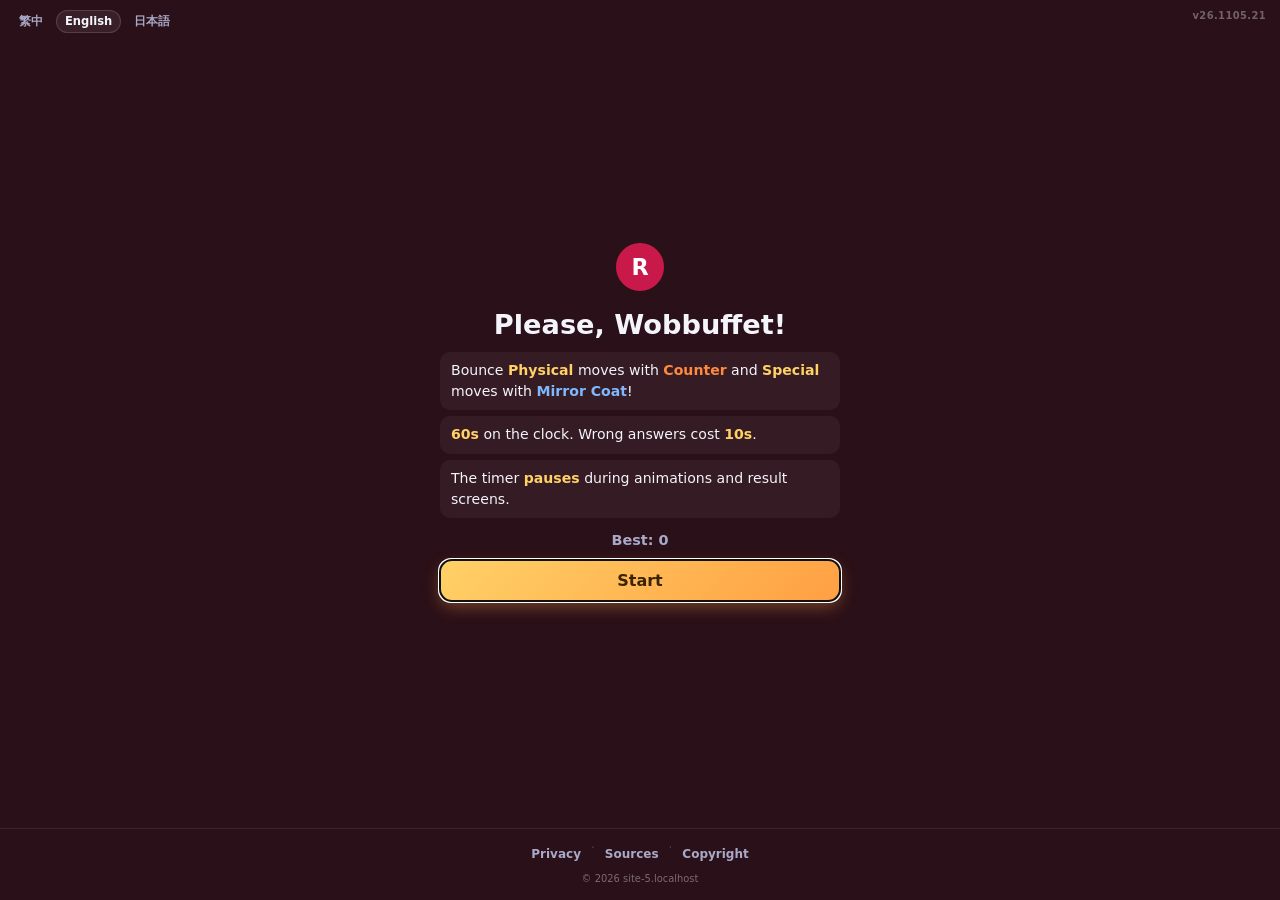
==== commit 8f01d403: "Honor browser language on first visit to / Send humans from / to /en/ or /ja/ when navigator.languag" ====
--- a/index.html
+++ b/index.html
@@ -4,7 +4,13 @@
 <head>
   <meta charset="UTF-8">
   <meta name="viewport" content="width=device-width, initial-scale=1">
-  <!-- Default locale is zh-Hant (original Traditional Chinese site). EN is /en/, JA is /ja/. x-default points at /. -->
+  <!--
+    Crawlable default at / is always zh-Hant (hreflang + x-default). EN=/en/, JA=/ja/.
+    Humans only: first visit to / with no wob-lang in localStorage may client-side
+    replace() to /en/ or /ja/ from navigator.languages. Known crawler UAs are skipped
+    so Googlebot/Bingbot keep the Chinese document. No HTTP redirect. Manual switcher
+    writes wob-lang and therefore wins on later visits to /.
+  -->
   <title>そう...ソーナンス！</title>
   <meta name="description" content="用果然翁的雙倍奉還與鏡面反射，判斷對手招式是物理還是特殊的限時測驗。">
   <link rel="canonical" href="https://alliewww.github.io/sonansu/">
@@ -21,6 +27,32 @@
   <meta property="og:description" content="用果然翁的雙倍奉還與鏡面反射，判斷對手招式是物理還是特殊的限時測驗。">
   <meta property="og:url" content="https://alliewww.github.io/sonansu/">
   <link rel="stylesheet" href="style.css">
+  <script>
+    (function () {
+      /* First-visit locale hint for humans on / only. Crawlers keep this zh-Hant HTML. */
+      var CRAWLER = /googlebot|google-inspectiontool|bingbot|bingpreview|yandex(?:bot|images)?|baiduspider|sogou|duckduckbot|slurp|facebookexternalhit|facebot|twitterbot|linkedinbot|applebot|pingdom|gtmetrix|lighthouse|chrome-lighthouse|pagespeed|semrushbot|ahrefsbot|mj12bot|dotbot|petalbot|bytespider|ia_archiver|screaming frog|uptimerobot|discordbot|telegrambot|whatsapp|previewbot|qwantify|seznambot/i;
+      var ua = navigator.userAgent || "";
+      if (!ua || CRAWLER.test(ua)) return;
+      var chosen;
+      try { chosen = localStorage.getItem("wob-lang"); } catch (e) { return; }
+      if (chosen) return;
+      var tags = [];
+      if (navigator.languages) for (var i = 0; i < navigator.languages.length; i++) tags.push(navigator.languages[i]);
+      if (navigator.language) tags.push(navigator.language);
+      var loc = "zh-Hant";
+      for (var j = 0; j < tags.length; j++) {
+        var primary = String(tags[j] || "").toLowerCase().replace(/_/g, "-").split("-")[0];
+        if (primary === "ja") { loc = "ja"; break; }
+        if (primary === "en") { loc = "en"; break; }
+        if (primary === "zh") { loc = "zh-Hant"; break; }
+      }
+      try { localStorage.setItem("wob-lang", loc); } catch (e) {}
+      if (loc === "zh-Hant") return;
+      var path = location.pathname.replace(/index\.html$/, "");
+      if (!path.endsWith("/")) path += "/";
+      location.replace(location.origin + path + loc + "/");
+    })();
+  </script>
   <script>
     (function () {
       var map = { "zh-Hant": "", en: "en/", ja: "ja/" };
